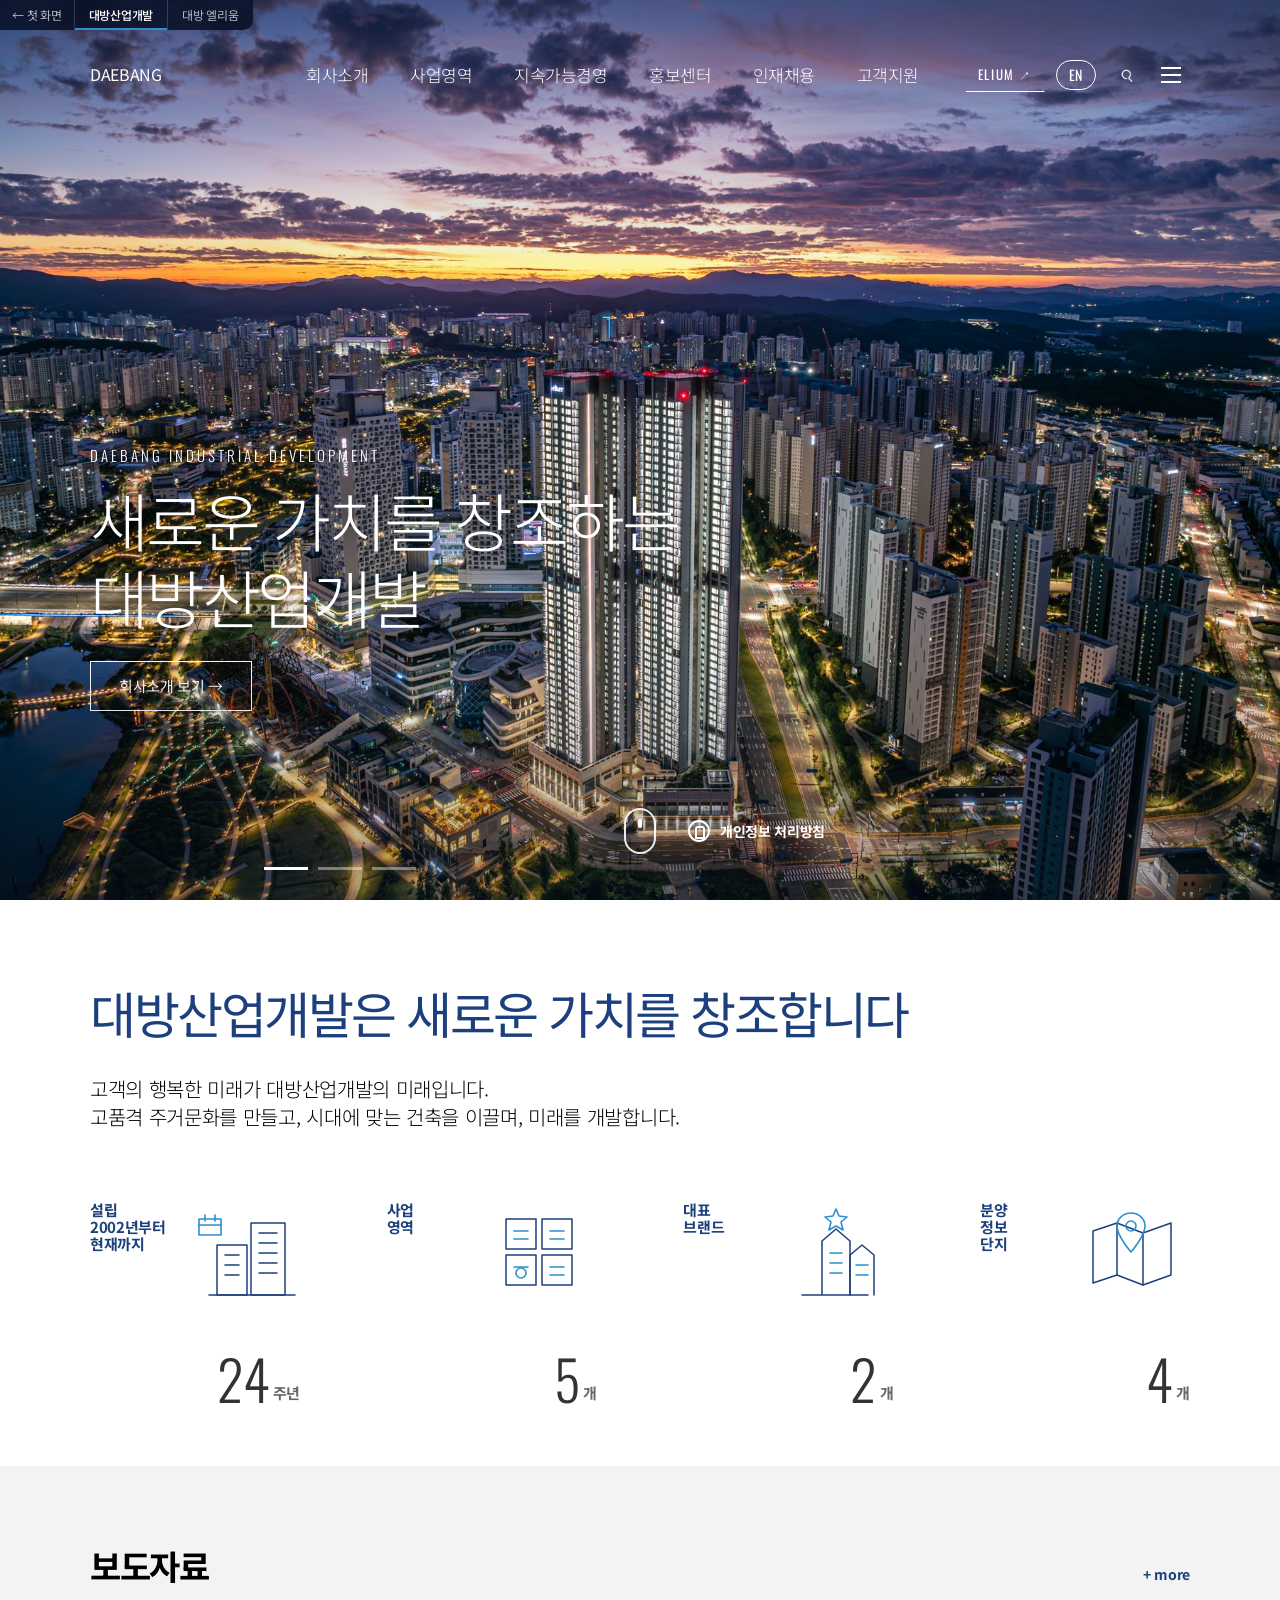
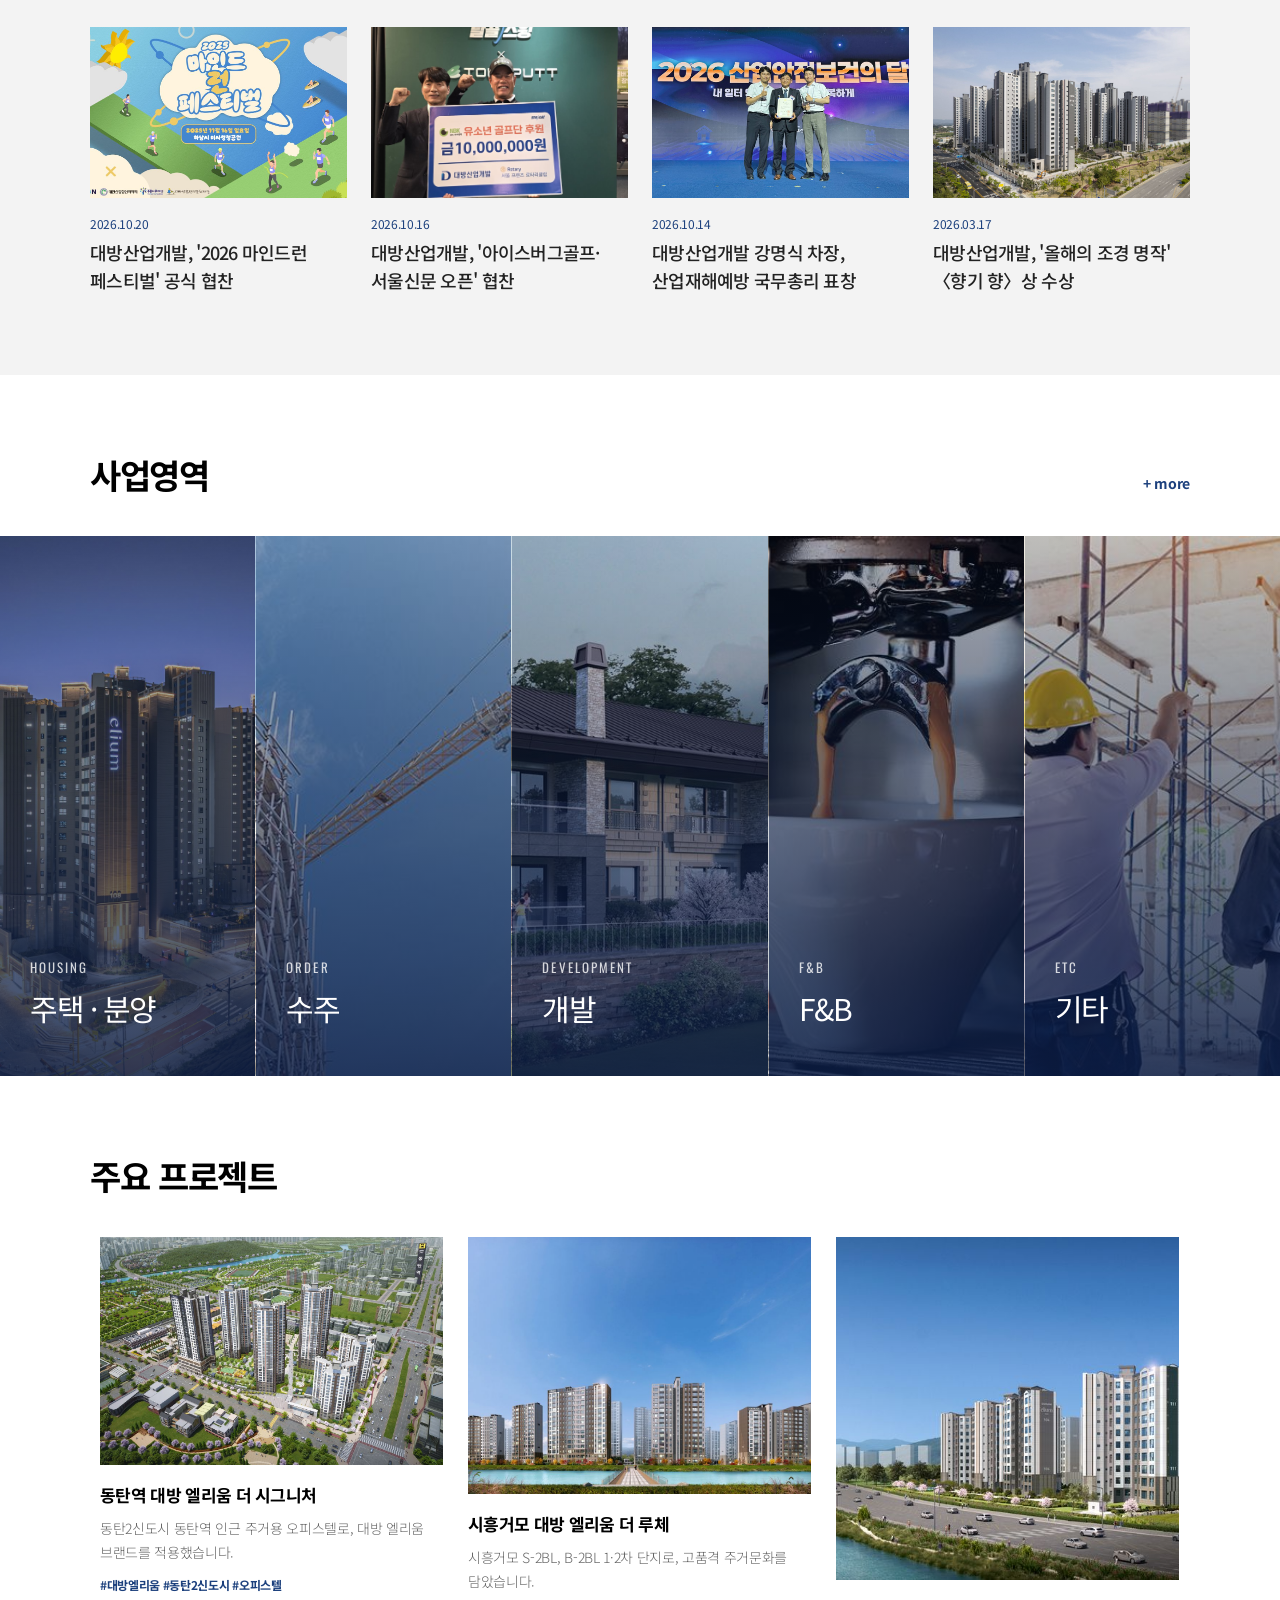
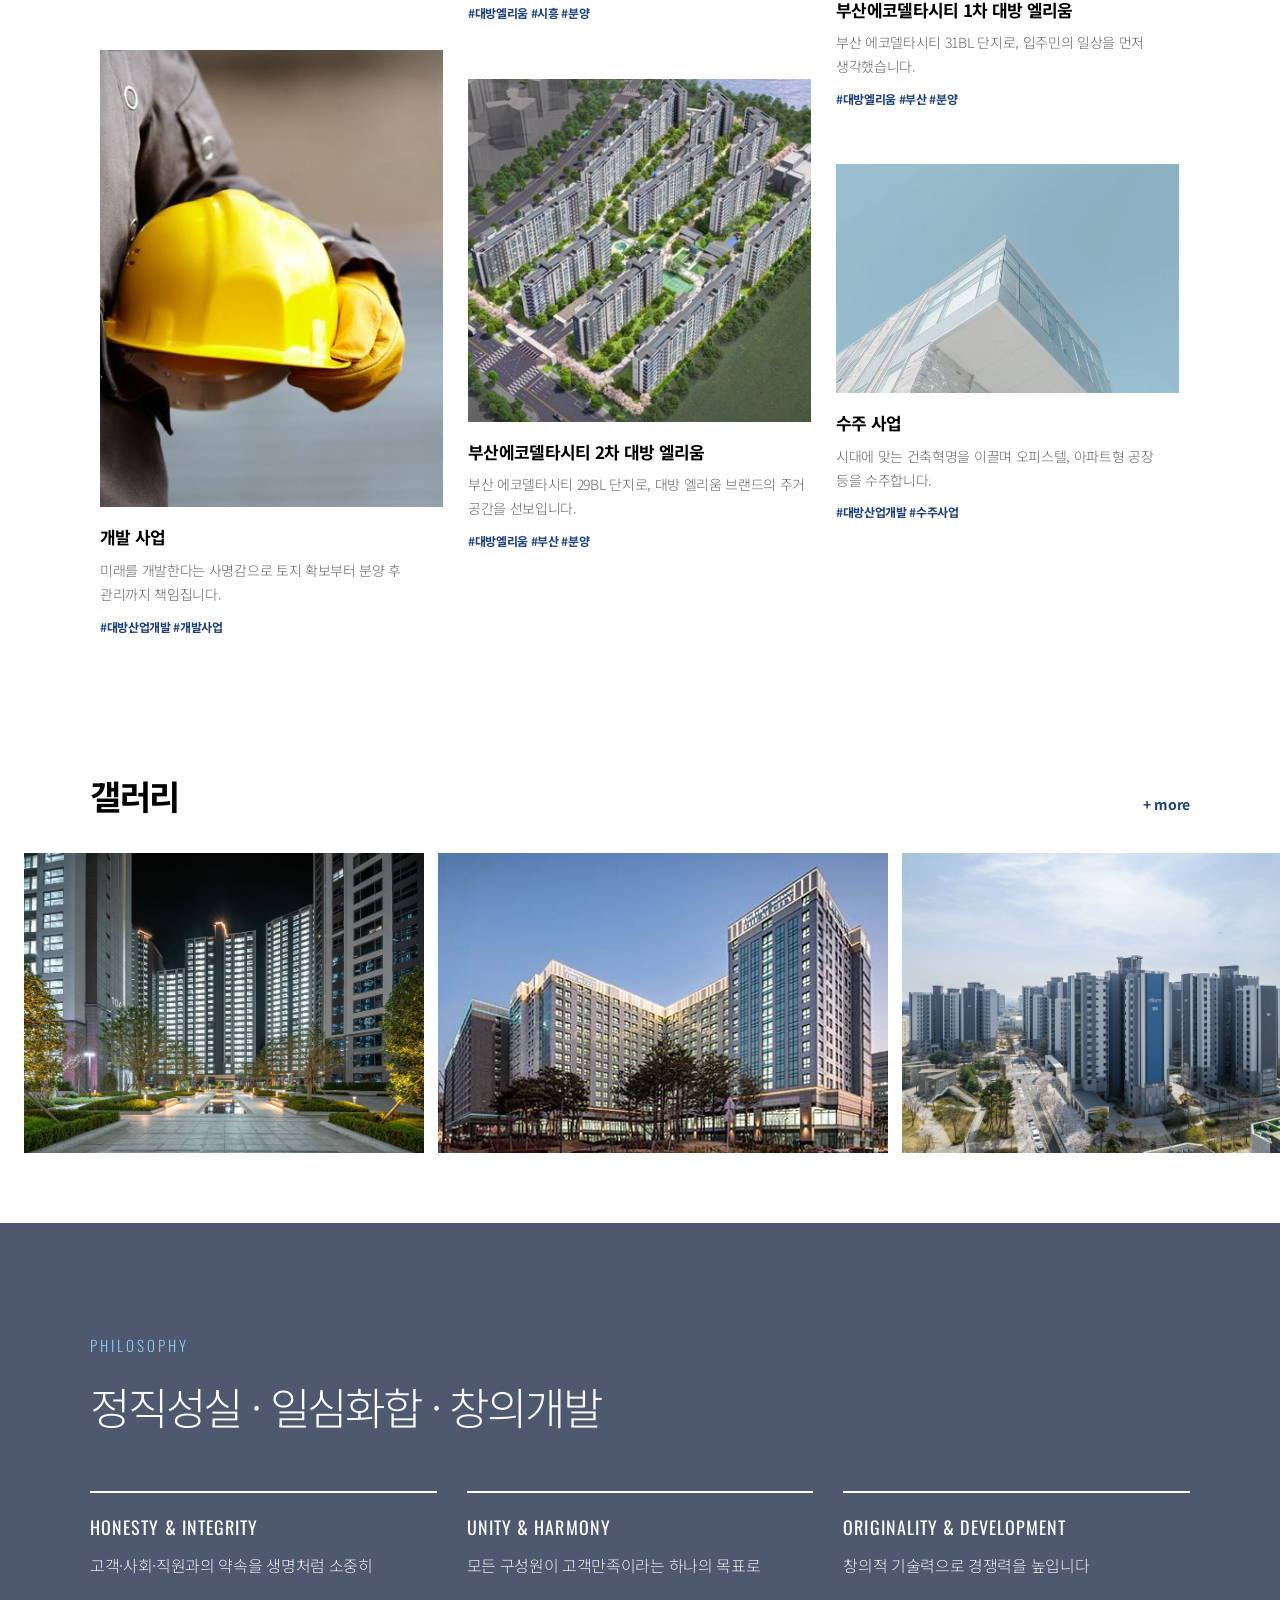
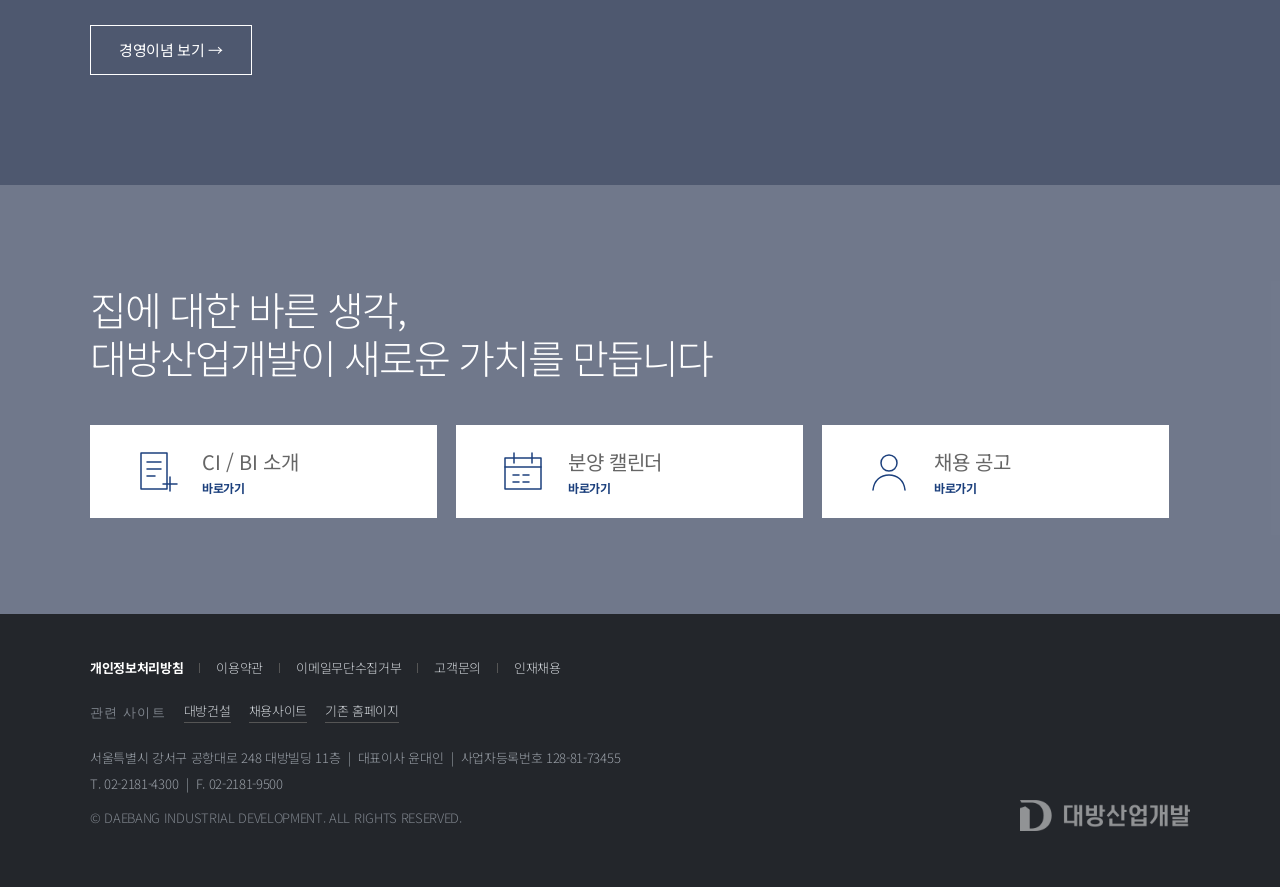
==== dvp/index.html @ 11756221 "Add files via upload" ====
<!DOCTYPE html>
<html lang="ko">
<head>
<meta charset="utf-8">
<meta name="viewport" content="width=device-width, initial-scale=1">
<title>대방산업개발</title>
<meta name="description" content="대방산업개발 공식 홈페이지. 주택·분양, 수주, 개발 사업을 영위하는 종합 디벨로퍼.">
<meta name="theme-color" content="#1c407d">
<link rel="icon" href="assets/img/favicon.ico" sizes="any">
<link rel="apple-touch-icon" href="assets/img/icon.png">
<link rel="preconnect" href="https://fonts.googleapis.com">
<link rel="preconnect" href="https://fonts.gstatic.com" crossorigin>
<link href="https://fonts.googleapis.com/css2?family=Noto+Sans+KR:wght@300;400;500;700&family=Oswald:wght@300;400&family=Montserrat:wght@700;800&display=swap" rel="stylesheet">
<link rel="stylesheet" href="css/style.css">
<link rel="stylesheet" href="css/extra.css">
<script>document.documentElement.className+=' js'</script>
</head>
<body>
<a class="skip" href="#content">본문으로 건너뛰기</a>

<!-- HEADER -->
<header class="header" id="header">
  <div class="header-warp">
    <div class="header-inner">
      <a class="logo" href="./" aria-label="DAEBANG 대방산업개발">
        <img class="logo-w sym" src="assets/img/sym_d_w.png" alt="">
        <img class="logo-c sym" src="assets/img/sym_d.png" alt="" aria-hidden="true">
        <span class="wm">DAEBANG</span>
      </a>
      <nav class="gnb" aria-label="주 메뉴">
        <ul>
          <li><a href="sub.html?p=company/overview">회사소개</a>
            <div class="sub"><a href="sub.html?p=company/overview">회사개요</a><a href="sub.html?p=company/ceo">CEO 인사말</a><a href="sub.html?p=company/philosophy">경영이념</a><a href="sub.html?p=company/history_a">연혁</a><a href="sub.html?p=company/ci">CI / BI 소개</a><a href="sub.html?p=company/contact">오시는 길</a></div></li>
          <li><a href="sub.html?p=business/calendar">사업영역</a>
            <div class="sub"><a href="sub.html?p=business/calendar">분양 캘린더</a><a href="sub.html?p=business/sell">주택 / 분양사업</a><a href="sub.html?p=business/order">수주 사업</a><a href="sub.html?p=business/development">개발 사업</a><a href="sub.html?p=business/fnb">F&amp;B 사업</a><a href="sub.html?p=business/etc">기타 사업</a></div></li>
          <li><a href="sub.html?p=op/quality">지속가능경영</a>
            <div class="sub"><a href="sub.html?p=op/quality">품질경영</a><a href="sub.html?p=op/ethics">윤리경영</a><a href="sub.html?p=op/social">사회공헌</a><a href="sub.html?p=op/winwin">상생경영</a><a href="sub.html?p=op/safe">안전/보건경영</a></div></li>
          <li><a href="sub.html?p=pr/news">홍보센터</a>
            <div class="sub"><a href="sub.html?p=pr/news">뉴스</a><a href="sub.html?p=pr/media">언론 속 대방</a></div></li>
          <li><a href="sub.html?p=recruit/recruit">인재채용</a>
            <div class="sub"><a href="sub.html?p=recruit/recruit">인재상</a><a href="sub.html?p=recruit/system">인사제도</a><a href="sub.html?p=recruit/process">채용절차</a><a href="sub.html?p=recruit/apply">공고 및 지원</a></div></li>
          <li><a href="sub.html?p=cs/guide">고객지원</a>
            <div class="sub"><a href="sub.html?p=cs/guide">고객지원 안내</a><a href="sub.html?p=cs/faq">FAQ</a><a href="sub.html?p=cs/wish">관심고객등록</a><a href="sub.html?p=cs/customer">고객문의</a><a href="sub.html?p=cs/flaw">하자문의</a></div></li>
        </ul>
      </nav>
      <div class="util">
        <a class="util-el" href="../elium/" title="대방 엘리움">ELIUM <i>↗</i></a><button class="util-en" id="langBtn" type="button" aria-label="English / 한국어">EN</button>
        <button class="util-btn" id="srchBtn" aria-label="검색" data-en-aria="Search"><img src="assets/img/ic_search.png" alt=""></button>
        <button class="util-btn util-menu" id="menuBtn" aria-label="전체메뉴"><span></span><span></span><span></span></button>
      </div>
    </div>
  </div>
  <div class="gnb-bg"></div>
</header>

<!-- FULL MENU -->
<div class="full" id="full" aria-hidden="true">
  <button class="full-x" id="fullX" aria-label="닫기"></button>
  <div class="full-in">
    <dl><dt>회사소개</dt><dd><a href="sub.html?p=company/overview">회사개요</a><a href="sub.html?p=company/ceo">CEO 인사말</a><a href="sub.html?p=company/philosophy">경영이념</a><a href="sub.html?p=company/history_a">연혁</a><a href="sub.html?p=company/ci">CI / BI 소개</a><a href="sub.html?p=company/contact">오시는 길</a></dd></dl>
    <dl><dt>사업영역</dt><dd><a href="sub.html?p=business/calendar">분양 캘린더</a><a href="sub.html?p=business/sell">주택 / 분양사업</a><a href="sub.html?p=business/order">수주 사업</a><a href="sub.html?p=business/development">개발 사업</a><a href="sub.html?p=business/fnb">F&amp;B 사업</a><a href="sub.html?p=business/etc">기타 사업</a></dd></dl>
    <dl><dt>지속가능경영</dt><dd><a href="sub.html?p=op/quality">품질경영</a><a href="sub.html?p=op/ethics">윤리경영</a><a href="sub.html?p=op/social">사회공헌</a><a href="sub.html?p=op/winwin">상생경영</a><a href="sub.html?p=op/safe">안전/보건경영</a></dd></dl>
    <dl><dt>홍보센터</dt><dd><a href="sub.html?p=pr/news">뉴스</a><a href="sub.html?p=pr/media">언론 속 대방</a></dd></dl>
    <dl><dt>인재채용</dt><dd><a href="sub.html?p=recruit/recruit">인재상</a><a href="sub.html?p=recruit/system">인사제도</a><a href="sub.html?p=recruit/process">채용절차</a><a href="sub.html?p=recruit/apply">공고 및 지원</a></dd></dl>
    <dl><dt>고객지원</dt><dd><a href="sub.html?p=cs/guide">고객지원 안내</a><a href="sub.html?p=cs/faq">FAQ</a><a href="sub.html?p=cs/wish">관심고객등록</a><a href="sub.html?p=cs/customer">고객문의</a><a href="sub.html?p=cs/flaw">하자문의</a></dd></dl>
  </div>
</div>

<main id="content">

<!-- VISUAL -->
<div class="main-visual" id="visual">
  <div class="slides">
    <div class="slide on" style="background-image:url(assets/ph/a2.jpg)"><div class="cap"><p class="k">DAEBANG INDUSTRIAL DEVELOPMENT</p><h2 data-en="Creating new value,<br>building happier lives">새로운 가치를 창조하는<br>대방산업개발</h2><a href="sub.html?p=company/overview" data-en="About us">회사소개 보기</a></div></div>
    <div class="slide" style="background-image:url(assets/ph/a4.jpg)"><div class="cap"><p class="k">ELIUM · DMCITY</p><h2 data-en="Your Own Elysium,<br>Daebang Elium">Your Own Elysium,<br>대방 엘리움</h2><a href="../elium/" data-en="Visit Elium site">엘리움 사이트 가기</a></div></div>
    <div class="slide" style="background-image:url(assets/ph/a1.jpg)"><div class="cap"><p class="k">DEVELOPER</p><h2 data-en="From land to living,<br>one developer">택지에서 입주까지<br>종합 부동산 디벨로퍼</h2><a href="sub.html?p=business/development" data-en="Development">개발사업 보기</a></div></div>
  </div>
  <div class="vdots" id="vdots"><button class="on" aria-label="1"></button><button aria-label="2"></button><button aria-label="3"></button></div>
  <span class="scroll" aria-hidden="true"><i></i></span>
  <a class="main-policy" href="https://www.db-dvp.co.kr/"><i></i><span data-en="Privacy Policy">개인정보 처리방침</span></a>
</div>

<div class="content-box">

<!-- SECTION 1 -->
<section class="sec1">
  <div class="row-warp">
    <h1 class="reveal" data-en="Daebang Industrial Development creates new value">대방산업개발은 새로운 가치를 창조합니다</h1>
    <p class="reveal" data-en="Our customers’ happy future is our future. We build premium living culture, lead architecture for the times, and develop tomorrow.">고객의 행복한 미래가 대방산업개발의 미래입니다.<br class="m-none"> 고품격 주거문화를 만들고, 시대에 맞는 건축을 이끌며, 미래를 개발합니다.</p>
    <div class="count-warp reveal">
      <dl>
        <dt><span>설립<br>2002년부터<br>현재까지</span>
          <svg class="count-icon" viewBox="0 0 127 100"><g class="l"><rect x="38" y="44" width="30" height="50"/><rect x="72" y="22" width="34" height="72"/><path d="M30 94h86M46 54h14M46 64h14M46 74h14M80 32h18M80 42h18M80 52h18M80 62h18M80 72h18"/></g><g class="p"><path d="M20 18h22v16H20z"/><path d="M20 24h22M26 14v6M36 14v6"/></g></svg></dt>
        <dd><strong data-to="24">0</strong><span>주년</span></dd>
      </dl>
      <dl>
        <dt><span>사업<br>영역</span>
          <svg class="count-icon" viewBox="0 0 127 100"><g class="l"><rect x="30" y="18" width="30" height="30"/><rect x="66" y="18" width="30" height="30"/><rect x="30" y="54" width="30" height="30"/><rect x="66" y="54" width="30" height="30"/></g><g class="p"><path d="M38 30h14M38 38h14M74 30h14M74 38h14M38 66h14M74 66h14M74 74h14"/><circle cx="45" cy="72" r="5"/></g></svg></dt>
        <dd><strong data-to="5">0</strong><span>개</span></dd>
      </dl>
      <dl>
        <dt><span>대표<br>브랜드</span>
          <svg class="count-icon" viewBox="0 0 127 100"><g class="l"><path d="M50 94V40l14-12 14 12v54M30 94h66"/><path d="M78 94V54l12-10 12 10v40"/></g><g class="p"><path d="M64 8l3 7 8 1-6 5 2 8-7-4-7 4 2-8-6-5 8-1z"/><path d="M58 52h12M58 62h12M58 72h12M84 64h12M84 74h12"/></g></svg></dt>
        <dd><strong data-to="2">0</strong><span>개</span></dd>
      </dl>
      <dl>
        <dt><span>분양<br>정보<br>단지</span>
          <svg class="count-icon" viewBox="0 0 127 100"><g class="l"><path d="M24 30l24-8 26 10 28-10v52l-28 10-26-10-24 8z"/><path d="M48 22v52M74 32v52"/></g><g class="p"><path d="M62 12c-8 0-14 6-14 13 0 10 14 26 14 26s14-16 14-26c0-7-6-13-14-13z"/><circle cx="62" cy="25" r="5"/></g></svg></dt>
        <dd><strong data-to="4">0</strong><span>개</span></dd>
      </dl>
    </div>
  </div>
</section>

<!-- SECTION 2: NEWS -->
<section class="sec2" id="news">
  <div class="row-warp">
    <div class="sec-head reveal"><h1 data-en="Press Releases">보도자료</h1><a class="more" href="sub.html?p=pr/news">+ more</a></div>
    <ul class="news-cards reveal">
      <li><a href="https://www.db-dvp.co.kr/pr/news-detail/586?type=all" target="_blank" rel="noopener"><figure><img src="assets/ph/n1.jpg" alt="" loading="lazy"></figure><span class="date">2026.10.20</span><strong>대방산업개발, '2026 마인드런 페스티벌' 공식 협찬</strong></a></li>
      <li><a href="https://www.db-dvp.co.kr/pr/news-detail/585?type=all" target="_blank" rel="noopener"><figure><img src="assets/ph/n2.jpg" alt="" loading="lazy"></figure><span class="date">2026.10.16</span><strong>대방산업개발, '아이스버그골프·서울신문 오픈' 협찬</strong></a></li>
      <li><a href="https://www.db-dvp.co.kr/pr/news-detail/579?type=all" target="_blank" rel="noopener"><figure><img src="assets/ph/n3.jpg" alt="" loading="lazy"></figure><span class="date">2026.10.14</span><strong>대방산업개발 강명식 차장, 산업재해예방 국무총리 표창</strong></a></li>
      <li><a href="https://www.db-dvp.co.kr/pr/news-detail/571?type=all" target="_blank" rel="noopener"><figure><img src="assets/ph/a7.jpg" alt="" loading="lazy"></figure><span class="date">2026.03.17</span><strong>대방산업개발, '올해의 조경 명작' 〈향기 향〉상 수상</strong></a></li>
    </ul>
  </div>
</section>

<!-- SECTION 3: BUSINESS -->
<section class="sec3p" id="business">
  <div class="row-warp"><div class="sec-head reveal"><h1 data-en="Business Areas">사업영역</h1><a class="more" href="sub.html?p=business/sell">+ more</a></div></div>
  <ul class="panels reveal">
    <li style="background-image:url(assets/ph/a3.jpg)"><a href="sub.html?p=business/sell"><em>HOUSING</em><b data-en="Housing · Sales">주택 · 분양</b><span data-en="Premium residences under the Elium brand">‘대방엘리움’ 브랜드의 고품격 주거문화</span></a></li>
    <li style="background-image:url(assets/ph/c4.jpg)"><a href="sub.html?p=business/order"><em>ORDER</em><b data-en="Contracting">수주</b><span data-en="Offices, factories and more">오피스텔·아파트형 공장 등 복합 공간 시공</span></a></li>
    <li style="background-image:url(assets/ph/dev.jpg)"><a href="sub.html?p=business/development"><em>DEVELOPMENT</em><b data-en="Development">개발</b><span data-en="From land purchase to after-service">택지 매입부터 사후관리까지 전 과정</span></a></li>
    <li style="background-image:url(assets/ph/f1.jpg)"><a href="sub.html?p=business/fnb"><em>F&amp;B</em><b>F&amp;B</b><span data-en="Coffee &amp; Bakery, DAE BANG [ ] JANG">커피 &amp; 베이커리 ‘대방[ ]장’</span></a></li>
    <li style="background-image:url(assets/ph/c1.jpg)"><a href="sub.html?p=business/etc"><em>ETC</em><b data-en="Others">기타</b><span data-en="Scaffolding rental, leasing">가설재 임대 · 임대사업</span></a></li>
  </ul>
</section>

<!-- SECTION 4: PROJECTS -->
<section class="sec4" id="projects">
  <div class="row-warp">
    <div class="sec-head reveal"><h1 data-en="Major Projects">주요 프로젝트</h1></div>
    <div class="masonry">
      <div class="col">
        <a class="item reveal" href="sub.html?p=business/sell"><figure class="r-3-2"><img src="assets/img/p2.jpg" alt="" loading="lazy"></figure>
          <h3>동탄역 대방 엘리움 더 시그니처</h3><p>동탄2신도시 동탄역 인근 주거용 오피스텔로, 대방 엘리움 브랜드를 적용했습니다.</p><span class="tag">#대방엘리움 #동탄2신도시 #오피스텔</span></a>
        <a class="item reveal" href="sub.html?p=business/development"><figure class="r-3-4"><img src="assets/img/b2.jpg" alt="" loading="lazy"></figure>
          <h3>개발 사업</h3><p>미래를 개발한다는 사명감으로 토지 확보부터 분양 후 관리까지 책임집니다.</p><span class="tag">#대방산업개발 #개발사업</span></a>
      </div>
      <div class="col">
        <a class="item reveal" href="sub.html?p=business/sell"><figure class="r-4-3"><img src="assets/img/p3.jpg" alt="" loading="lazy"></figure>
          <h3>시흥거모 대방 엘리움 더 루체</h3><p>시흥거모 S-2BL, B-2BL 1·2차 단지로, 고품격 주거문화를 담았습니다.</p><span class="tag">#대방엘리움 #시흥 #분양</span></a>
        <a class="item reveal" href="sub.html?p=business/sell"><figure class="r-1-1"><img src="assets/img/p1.jpg" alt="" loading="lazy"></figure>
          <h3>부산에코델타시티 2차 대방 엘리움</h3><p>부산 에코델타시티 29BL 단지로, 대방 엘리움 브랜드의 주거 공간을 선보입니다.</p><span class="tag">#대방엘리움 #부산 #분양</span></a>
      </div>
      <div class="col">
        <a class="item reveal" href="sub.html?p=business/sell"><figure class="r-1-1"><img src="assets/img/p4.jpg" alt="" loading="lazy"></figure>
          <h3>부산에코델타시티 1차 대방 엘리움</h3><p>부산 에코델타시티 31BL 단지로, 입주민의 일상을 먼저 생각했습니다.</p><span class="tag">#대방엘리움 #부산 #분양</span></a>
        <a class="item reveal" href="sub.html?p=business/order"><figure class="r-3-2"><img src="assets/img/b1.jpg" alt="" loading="lazy"></figure>
          <h3>수주 사업</h3><p>시대에 맞는 건축혁명을 이끌며 오피스텔, 아파트형 공장 등을 수주합니다.</p><span class="tag">#대방산업개발 #수주사업</span></a>
      </div>
    </div>
  </div>
</section>


<!-- GALLERY -->
<section class="gal">
  <div class="row-warp"><div class="sec-head reveal"><h1 data-en="Gallery">갤러리</h1><a class="more" href="sub.html?p=business/sell">+ more</a></div></div>
  <div class="marq"><div class="track">
<img src="assets/ph/a5.jpg" alt="" loading="lazy"><img src="assets/ph/g1.jpg" alt="" loading="lazy"><img src="assets/ph/a6.jpg" alt="" loading="lazy"><img src="assets/ph/a2.jpg" alt="" loading="lazy"><img src="assets/ph/u4.jpg" alt="" loading="lazy"><img src="assets/ph/g5.jpg" alt="" loading="lazy"><img src="assets/ph/a7.jpg" alt="" loading="lazy"><img src="assets/ph/g2.jpg" alt="" loading="lazy"><img src="assets/ph/a3.jpg" alt="" loading="lazy"><img src="assets/ph/g6.jpg" alt="" loading="lazy"><img src="assets/ph/g4.jpg" alt="" loading="lazy"><img src="assets/ph/a2.jpg" alt="" loading="lazy"><img src="assets/ph/g7.jpg" alt="" loading="lazy"><img src="assets/ph/g8.jpg" alt="" loading="lazy">
  </div></div>
</section>

<!-- PHILOSOPHY -->
<section class="phil" style="background-image:url(assets/ph/u5.jpg)">
  <div class="row-warp reveal">
    <p class="k">PHILOSOPHY</p>
    <h1 data-en="Honesty · Unity · Originality">정직성실 · 일심화합 · 창의개발</h1>
    <ul>
      <li><b>HONESTY &amp; INTEGRITY</b><span data-en="We keep our promises to customers, society and employees as dearly as life itself.">고객·사회·직원과의 약속을 생명처럼 소중히</span></li>
      <li><b>UNITY &amp; HARMONY</b><span data-en="Every member works toward one goal: customer satisfaction.">모든 구성원이 고객만족이라는 하나의 목표로</span></li>
      <li><b>ORIGINALITY &amp; DEVELOPMENT</b><span data-en="Creative technology and new-tech education build competitiveness.">창의적 기술력으로 경쟁력을 높입니다</span></li>
    </ul>
    <a class="go" href="sub.html?p=company/philosophy" data-en="Read more">경영이념 보기</a>
  </div>
</section>

<!-- SECTION 5: BANNER -->
<section class="sec5">
  <div class="bg" style="background-image:url(assets/ph/a3.jpg)"></div>
  <div class="row-warp">
    <h1 class="reveal" data-en="The right idea of home —<br>new value from Daebang">집에 대한 바른 생각,<br>대방산업개발이 새로운 가치를 만듭니다</h1>
    <ul class="main-down reveal">
      <li><a href="sub.html?p=company/ci"><i><svg viewBox="0 0 50 50"><rect x="9" y="6" width="26" height="36"/><path d="M15 15h14M15 22h14M15 29h8M38 30v14M31 37h14"/></svg></i><div><p>CI / BI 소개</p><span>바로가기</span></div></a></li>
      <li><a href="sub.html?p=business/calendar"><i><svg viewBox="0 0 50 50"><rect x="7" y="11" width="36" height="31"/><path d="M7 20h36M16 6v10M34 6v10M15 28h6M15 35h6M25 28h6M25 35h6"/></svg></i><div><p>분양 캘린더</p><span>바로가기</span></div></a></li>
      <li><a href="https://daebang.recruiter.co.kr" target="_blank" rel="noopener"><i><svg viewBox="0 0 50 50"><circle cx="25" cy="16" r="8"/><path d="M9 43c1-10 8-15 16-15s15 5 16 15"/></svg></i><div><p>채용 공고</p><span>바로가기</span></div></a></li>
    </ul>
  </div>
</section>

</div>
</main>

<!-- FOOTER -->
<footer class="footer">
  <div class="row-warp">
    <ul class="f-links">
      <li><a href="https://www.db-dvp.co.kr/"><b>개인정보처리방침</b></a></li>
      <li><a href="https://www.db-dvp.co.kr/">이용약관</a></li>
      <li><a href="https://www.db-dvp.co.kr/">이메일무단수집거부</a></li>
      <li><a href="sub.html?p=cs/customer">고객문의</a></li>
      <li><a href="sub.html?p=recruit/apply">인재채용</a></li>
    </ul>
    <div class="fam"><span data-en="FAMILY SITE">관련 사이트</span>
        <a href="https://www.dbcons.co.kr/" target="_blank" rel="noopener" data-en="Daebang E&amp;C">대방건설</a>
        <a href="https://daebang.recruiter.co.kr" target="_blank" rel="noopener" data-en="Careers">채용사이트</a>
        <a href="https://www.db-dvp.co.kr/" target="_blank" rel="noopener" data-en="Original site">기존 홈페이지</a></div>
    <div class="f-row">
      <div class="f-info">
        <p data-en="11F Daebang Bldg., 248 Gonghang-daero, Gangseo-gu, Seoul &nbsp;|&nbsp; CEO Yoon Dae-in &nbsp;|&nbsp; Business Reg. No. 128-81-73455">서울특별시 강서구 공항대로 248 대방빌딩 11층 &nbsp;|&nbsp; 대표이사 윤대인 &nbsp;|&nbsp; 사업자등록번호 128-81-73455</p>
        <p>T. 02-2181-4300 &nbsp;|&nbsp; F. 02-2181-9500</p>
        <p class="f-copy">© DAEBANG INDUSTRIAL DEVELOPMENT. ALL RIGHTS RESERVED.</p>
      </div>
      <img class="f-logo" src="assets/img/logo_kr_w.png" alt="대방산업개발">
    </div>
  </div>
</footer>

<a class="to-top" id="toTop" href="#visual" aria-label="맨 위로"><i></i><span>TOP</span></a>

<script src="js/pages.js"></script>
<script src="js/pages_en.js"></script>
<script src="js/i18n.js"></script>
<script src="js/main.js"></script>
<script src="js/search.js"></script>
<script src="js/lightbox.js"></script>
<script src="../gnav.js"></script>
</body>
</html>
---- dvp/css/style.css ----
:root{
  --navy:#1c407d;
  --navy-d:#12285a;
  --sky:#2b8fd0;
  --ink:#333;
  --gray:#666;
  --bg:#f3f3f3;
  --foot:#23262b;
  --w:1100px;
  --hd:90px;
}
*{box-sizing:border-box;margin:0;padding:0}
html{scroll-behavior:smooth}
body{font-family:"Noto Sans KR","Malgun Gothic",sans-serif;font-weight:400;font-size:16px;color:var(--ink);background:#fff;line-height:1.6;letter-spacing:-.02em;word-break:keep-all;-webkit-font-smoothing:antialiased}
a{color:inherit;text-decoration:none}
ul{list-style:none}
img{display:block;max-width:100%}
button{font:inherit;background:none;border:0;cursor:pointer;color:inherit}
.skip{position:absolute;left:-999px}
.skip:focus{left:8px;top:8px;background:#fff;padding:8px 12px;z-index:999}
.row-warp{width:100%;max-width:var(--w);margin:0 auto}

/* header */
.header{position:fixed;top:0;left:0;right:0;z-index:100;color:#fff}
.header-warp{height:var(--hd);transition:background .3s,box-shadow .3s}
.header-inner{position:relative;z-index:3;width:100%;max-width:var(--w);height:100%;margin:0 auto;display:flex;align-items:center}
.logo{display:block;width:158px;flex:none}
.logo img{width:100%}
.logo .logo-c{display:none}
.gnb{flex:1}
.gnb>ul{display:flex;justify-content:flex-end;margin-right:26px}
.gnb>ul>li{position:relative}
.gnb>ul>li>a{display:block;height:var(--hd);line-height:var(--hd);padding:0 21px;font-size:17px;font-weight:300;letter-spacing:-.03em;white-space:nowrap}
.gnb .sub{position:absolute;top:var(--hd);left:0;width:100%;min-width:120px;padding:26px 0 30px 21px;z-index:3;display:none}
.gnb .sub a{display:block;padding:5px 0;font-size:14px;font-weight:300;color:#555;white-space:nowrap}
.gnb .sub a:hover{color:var(--navy);font-weight:500}
.gnb-bg{position:absolute;top:var(--hd);left:0;right:0;height:0;background:#fff;box-shadow:0 10px 18px rgba(0,0,0,.06);overflow:hidden;transition:height .25s;z-index:1}
.util{display:flex;align-items:center;gap:6px;flex:none}
.util-en{font-family:Oswald,sans-serif;font-size:14px;font-weight:300;padding:0 12px}
.util-btn{width:38px;height:38px;display:grid;place-items:center}
.util-btn img{width:34px;filter:brightness(0) invert(1);transition:filter .3s}
.util-menu{gap:5px;align-content:center}
.util-menu span{display:block;width:20px;height:2px;background:currentColor}
.header.is-hover .header-warp,.header.is-solid .header-warp{background:#fff;box-shadow:0 1px 0 rgba(0,0,0,.08)}
.header.is-hover,.header.is-solid{color:var(--ink)}
.header.is-hover .logo-w,.header.is-solid .logo-w{display:none}
.header.is-hover .logo-c,.header.is-solid .logo-c{display:block}
.header.is-hover .util-btn img,.header.is-solid .util-btn img{filter:none}
.header.is-hover .gnb-bg{height:300px}
.header.is-hover .gnb .sub{display:block}

/* full menu */
.full{position:fixed;inset:0;background:var(--navy-d);color:#fff;z-index:200;opacity:0;visibility:hidden;transition:opacity .3s,visibility .3s;overflow:auto}
.full.is-open{opacity:1;visibility:visible}
.full-x{position:absolute;top:26px;right:32px;width:40px;height:40px}
.full-x::before,.full-x::after{content:"";position:absolute;left:5px;top:19px;width:30px;height:2px;background:#fff;transform:rotate(45deg)}
.full-x::after{transform:rotate(-45deg)}
.full-in{max-width:1200px;margin:0 auto;padding:130px 32px 60px;display:grid;grid-template-columns:repeat(6,1fr);gap:32px}
.full dt{font-size:20px;font-weight:500;padding-bottom:14px;margin-bottom:14px;border-bottom:1px solid rgba(255,255,255,.25)}
.full dd a{display:block;padding:5px 0;font-size:15px;font-weight:300;color:rgba(255,255,255,.8)}
.full dd a:hover{color:#fff}

/* visual */
.main-visual{position:relative;height:100vh;min-height:600px;background:#808080;overflow:hidden}
.slides,.slide{position:absolute;inset:0}
.slide{background-size:cover;background-position:center;opacity:0;transform:scale(1.08);transition:opacity 1.6s ease,transform 9s linear}
.slide.on{opacity:1;transform:scale(1)}
.main-visual::after{content:"";position:absolute;inset:0;background:linear-gradient(180deg,rgba(8,20,48,.5),rgba(8,20,48,0) 30%,rgba(8,20,48,0) 70%,rgba(8,20,48,.35));pointer-events:none}
.scroll{position:absolute;z-index:2;left:50%;bottom:46px;width:32px;height:46px;margin-left:-16px;border:2px solid rgba(255,255,255,.9);border-radius:16px}
.scroll i{position:absolute;left:50%;top:9px;width:4px;height:9px;margin-left:-2px;border-radius:2px;background:#fff;animation:sc 1.7s infinite}
@keyframes sc{0%{opacity:0;transform:translateY(0)}30%{opacity:1}100%{opacity:0;transform:translateY(16px)}}
.main-policy{position:absolute;z-index:2;left:50%;bottom:46px;margin-left:48px;height:46px;display:flex;align-items:center;gap:10px;font-size:14px;font-weight:700;color:#fff}
.main-policy i{width:22px;height:22px;border:2px solid #fff;border-radius:50%;position:relative}
.main-policy i::after{content:"";position:absolute;left:5px;top:4px;width:6px;height:9px;border:2px solid #fff;border-radius:3px 3px 1px 1px}

/* common */
.content-box{background:#fff}
.sec-head{display:flex;align-items:baseline;justify-content:space-between}
.sec-head h1{font-size:34px;font-weight:700;letter-spacing:-.04em;color:#000;line-height:1.2}
.more{font-size:14px;font-weight:700;color:var(--navy)}
.js .reveal{opacity:.3;transform:translateY(26px);transition:opacity .8s ease,transform .8s ease}
.js .reveal.in{opacity:1;transform:none}

/* sec1 */
.sec1{padding:80px 0 60px}
.sec1 h1{font-size:50px;font-weight:400;line-height:1.3;letter-spacing:-.05em;color:var(--navy)}
.sec1 p{margin-top:30px;font-size:20px;line-height:28px;color:#000;font-weight:300}
.count-warp{margin-top:70px;display:flex;justify-content:space-between}
.count-warp dl{width:210px}
.count-warp dt{position:relative;height:150px}
.count-warp dt span{position:absolute;left:0;top:0;font-size:15px;line-height:17px;font-weight:700;color:var(--navy)}
.count-icon{position:absolute;right:-6px;top:0;width:127px;height:100px;fill:none;stroke-linecap:round;stroke-linejoin:round}
.count-icon .l{stroke:var(--navy);stroke-width:1.5}
.count-icon .p{stroke:var(--sky);stroke-width:1.6}
.count-warp dd{height:55px;display:flex;justify-content:flex-end;align-items:flex-end;gap:4px}
.count-warp strong{font-family:Oswald,"Noto Sans KR",sans-serif;font-size:55px;line-height:55px;font-weight:300;color:var(--ink);letter-spacing:-.02em}
.count-warp dd span{font-size:15px;font-weight:700;color:var(--gray);line-height:27px}

/* sec2 */
.sec2{background:var(--bg);padding:80px 0 80px}
.main-news{margin-top:40px;display:flex;gap:20px}
.main-news li{position:relative;width:260px;min-height:212px}
.main-news li+li::before{content:"";position:absolute;left:-10px;top:0;bottom:0;width:1px;background:#dcdcdc}
.main-news a{display:block;padding-right:10px}
.main-news .date{display:block;font-size:12px;line-height:34px;color:var(--navy)}
.main-news strong{display:-webkit-box;-webkit-line-clamp:5;-webkit-box-orient:vertical;overflow:hidden;font-size:28px;line-height:40px;font-weight:300;letter-spacing:-.05em;color:var(--ink);transition:color .2s}
.main-news a:hover strong{color:var(--navy)}

/* sec3 */
.sec3{padding:47px 0 46px;color:#fff;background:linear-gradient(90deg,var(--sky) 0%,var(--navy) 100%);position:relative;overflow:hidden}
.sec3::before{content:"";position:absolute;inset:0;opacity:.09;background:
  linear-gradient(135deg,transparent 47%,#fff 48%,#fff 52%,transparent 53%) 0 0/34px 34px,
  linear-gradient(45deg,transparent 47%,#fff 48%,#fff 52%,transparent 53%) 0 0/34px 34px}
.sec3 ul{position:relative;display:flex}
.sec3 li{width:220px}
.sec3 a{display:block;height:170px;text-align:center;transition:transform .3s}
.sec3 a:hover{transform:translateY(-6px)}
.sec3 svg{display:block;width:120px;height:143px;margin:0 auto;fill:none;stroke:#fff;stroke-width:1.4;stroke-linecap:round;stroke-linejoin:round;margin-bottom:-26px}
.sec3 span{display:block;font-size:18px;line-height:27px;font-weight:400;position:relative;top:0}

/* sec4 */
.sec4{padding:80px 0 60px}
.masonry{margin-top:40px;display:flex;gap:25px;padding:0 10px}
.masonry .col{width:343px;display:flex;flex-direction:column;gap:56px}
.item{display:block}
.item figure{overflow:hidden;background:var(--bg)}
.item figure img{width:100%;height:100%;object-fit:cover;transition:transform .7s}
.item:hover figure img{transform:scale(1.05)}
.r-3-2{aspect-ratio:3/2}.r-3-4{aspect-ratio:3/4}.r-4-3{aspect-ratio:4/3}.r-1-1{aspect-ratio:1/1}
.item h3{margin-top:18px;font-size:17px;line-height:1.4;font-weight:700;letter-spacing:-.04em;color:#000}
.item p{margin-top:10px;font-size:14px;line-height:1.7;font-weight:300;color:var(--gray)}
.item .tag{display:block;margin-top:10px;font-size:12px;font-weight:700;color:var(--navy)}

/* sec5 */
.sec5{position:relative;height:429px;color:#fff;overflow:hidden}
.sec5 .bg{position:absolute;inset:0;background-size:cover;background-position:center;background-attachment:fixed}
.sec5::before{content:"";position:absolute;inset:0;background:rgba(10,24,56,.58);z-index:1}
.sec5 .row-warp{position:relative;z-index:2;padding-top:100px}
.sec5 h1{font-size:40px;line-height:48px;font-weight:300;letter-spacing:-.05em}
.main-down{margin-top:44px;display:flex;gap:19px}
.main-down li{width:347px}
.main-down a{display:flex;align-items:center;height:93px;padding:0 42px;background:#fff;transition:transform .3s,box-shadow .3s}
.main-down a:hover{transform:translateY(-4px);box-shadow:0 12px 24px rgba(0,0,0,.25)}
.main-down i{flex:none;width:50px;height:50px;margin-right:20px}
.main-down i svg{width:50px;height:50px;fill:none;stroke:var(--navy);stroke-width:1.5;stroke-linecap:round;stroke-linejoin:round}
.main-down p{font-size:20px;line-height:27px;color:var(--gray)}
.main-down span{display:block;font-size:12px;font-weight:700;color:var(--navy);line-height:14px;margin-top:6px}

/* footer */
.footer{background:var(--foot);color:#9aa0a8;padding:44px 0 56px;font-size:13px;font-weight:300}
.f-links{display:flex;flex-wrap:wrap;padding-bottom:22px}
.f-links li+li::before{content:"";display:inline-block;width:1px;height:10px;background:#555;margin:0 16px}
.f-links a{color:#cfd3d8}
.f-links b{font-weight:700;color:#fff}
.f-row{display:flex;align-items:flex-end;justify-content:space-between;gap:30px}
.f-info p{line-height:2}
.f-copy{margin-top:8px;color:#7d838b}
.f-logo{width:170px;opacity:.5}

/* floating */
.to-top{position:fixed;right:30px;bottom:30px;z-index:90;width:58px;height:58px;display:flex;flex-direction:column;align-items:center;justify-content:center;background:#fff;border:2px solid var(--navy);color:var(--navy);font-size:10px;font-weight:700;line-height:1;gap:5px;opacity:0;visibility:hidden;transition:opacity .3s;box-shadow:0 4px 12px rgba(0,0,0,.18)}
.to-top.on{opacity:1;visibility:visible}
.to-top i{width:0;height:0;border:8px solid transparent;border-bottom:12px solid var(--navy);border-top:0}

/* responsive */
@media(max-width:1200px){
  .row-warp,.header-inner{padding:0 24px}
  .count-warp{flex-wrap:wrap;gap:40px 0}
  .count-warp dl{width:48%}
  .main-news{flex-wrap:wrap;gap:30px 20px}
  .main-news li{width:calc(50% - 10px)}
  .masonry{padding:0}
  .masonry .col{width:calc(33.333% - 17px)}
  .sec3 ul{flex-wrap:wrap;justify-content:center}
  .main-down{flex-wrap:wrap}
  .main-down li{width:calc(33.333% - 13px);min-width:260px}
  .sec5{height:auto;padding-bottom:70px}
}
@media(max-width:1000px){
  .gnb{display:none}
  .util{margin-left:auto;margin-right:84px}
  .full-in{grid-template-columns:repeat(3,1fr)}
  .header.is-hover .gnb-bg{height:0}
}
@media(max-width:760px){
  :root{--hd:64px}
  .logo{width:128px}
  .sec1{padding:56px 0 40px}
  .sec1 h1{font-size:30px}
  .sec1 p{font-size:16px}
  .m-none{display:none}
  .count-warp{margin-top:44px}
  .count-warp dl{width:46%}
  .sec2{padding:56px 0}
  .main-news li{width:100%;min-height:0}
  .main-news li+li::before{display:none}
  .main-news strong{font-size:22px;line-height:32px}
  .sec3 li{width:33.333%}
  .sec3 a{height:150px}
  .sec3 svg{width:90px;height:107px;margin-bottom:-18px}
  .sec4{padding:56px 0 40px}
  .masonry{flex-direction:column;gap:40px}
  .masonry .col{width:100%;gap:40px}
  .sec5 .bg{background-attachment:scroll}
  .sec5 h1{font-size:26px;line-height:36px}
  .main-down li{width:100%}
  .f-row{flex-direction:column;align-items:flex-start}
  .full-in{grid-template-columns:repeat(2,1fr);padding-top:100px}
  .util{margin-right:64px}
  .main-policy{display:none}
  .scroll{margin-left:-16px}
}
@media(prefers-reduced-motion:reduce){
  .slide,.js .reveal{transition:none}
}
---- dvp/css/extra.css ----
/* ===== lang / search ===== */
.util-en{font-family:Oswald,sans-serif;font-size:14px;font-weight:400;padding:0 12px;height:30px;border:1px solid currentColor;border-radius:15px;margin-right:6px;letter-spacing:.04em;transition:background .2s,color .2s}
.util-en:hover{background:#fff;color:var(--navy)}
.header.is-hover .util-en:hover,.header.is-solid .util-en:hover{background:var(--navy);color:#fff}
.srch{position:fixed;inset:0;z-index:300;background:rgba(10,24,56,.96);color:#fff;opacity:0;visibility:hidden;transition:opacity .25s,visibility .25s;overflow:auto}
.srch.on{opacity:1;visibility:visible}
.srch-in{max-width:860px;margin:0 auto;padding:120px 24px 60px}
.srch-x{position:absolute;top:26px;right:32px;width:40px;height:40px}
.srch-x::before,.srch-x::after{content:"";position:absolute;left:5px;top:19px;width:30px;height:2px;background:#fff;transform:rotate(45deg)}
.srch-x::after{transform:rotate(-45deg)}
.srch-box{display:flex;border-bottom:2px solid #fff}
.srch-box input{flex:1;background:none;border:0;outline:0;color:#fff;font:300 34px "Noto Sans KR",sans-serif;letter-spacing:-.04em;padding:10px 0}
.srch-box input::placeholder{color:rgba(255,255,255,.4)}
.srch-tags{margin:22px 0 10px;display:flex;flex-wrap:wrap;gap:8px}
.srch-tags button{padding:7px 16px;border:1px solid rgba(255,255,255,.4);border-radius:20px;font-size:14px;font-weight:300}
.srch-tags button:hover{background:#fff;color:var(--navy)}
.srch-cnt{margin:26px 0 6px;font-size:14px;font-weight:300;opacity:.7}
.srch-res a{display:block;padding:20px 4px;border-bottom:1px solid rgba(255,255,255,.18)}
.srch-res a:hover{background:rgba(255,255,255,.06)}
.srch-res small{display:block;font-size:12px;color:#8fc8ee;letter-spacing:.04em}
.srch-res b{display:block;font-size:21px;font-weight:500;margin:4px 0}
.srch-res p{font-size:14px;font-weight:300;line-height:1.7;color:rgba(255,255,255,.75)}
.srch-res mark{background:none;color:#ffd77a;font-weight:700}

/* ===== hero caption ===== */
.slide .cap{position:absolute;left:50%;bottom:21vh;transform:translateX(-50%);width:100%;max-width:var(--w);color:#fff;z-index:2}
.cap .k{font-family:Oswald,sans-serif;font-weight:300;font-size:15px;letter-spacing:.2em;opacity:.9}
.cap h2{margin:14px 0 26px;font-size:64px;font-weight:300;line-height:1.2;letter-spacing:-.05em;text-shadow:0 2px 24px rgba(0,0,0,.35)}
.cap a{display:inline-block;padding:12px 28px;border:1px solid #fff;font-size:15px;font-weight:400;transition:background .2s,color .2s}
.cap a::after{content:" →"}
.cap a:hover{background:#fff;color:var(--navy)}
.slide .cap>*{opacity:0;transform:translateY(24px);transition:opacity .9s .5s,transform .9s .5s}
.slide.on .cap>*{opacity:1;transform:none}
.vdots{position:absolute;z-index:3;left:50%;bottom:30px;transform:translateX(-50%);display:flex;gap:10px;margin-left:-300px}
.vdots button{width:44px;height:3px;background:rgba(255,255,255,.4);padding:0}
.vdots button.on{background:#fff}

/* ===== news cards ===== */
.news-cards{margin-top:40px;display:grid;grid-template-columns:repeat(4,1fr);gap:24px}
.news-cards figure{aspect-ratio:3/2;overflow:hidden;background:#ddd}
.news-cards img{width:100%;height:100%;object-fit:cover;transition:transform .7s}
.news-cards a:hover img{transform:scale(1.06)}
.news-cards .date{display:block;margin-top:16px;font-size:12px;color:var(--navy)}
.news-cards strong{display:-webkit-box;-webkit-line-clamp:3;-webkit-box-orient:vertical;overflow:hidden;margin-top:6px;font-size:18px;line-height:1.55;font-weight:500;letter-spacing:-.04em;color:#222}
.news-cards a:hover strong{color:var(--navy)}

/* ===== business panels ===== */
.sec3p{padding:80px 0 0;background:#fff}
.panels{margin-top:40px;display:flex;height:540px}
.panels li{position:relative;flex:1;background-size:cover;background-position:center;overflow:hidden;transition:flex .6s cubic-bezier(.2,.7,.2,1)}
.panels li::before{content:"";position:absolute;inset:0;background:linear-gradient(180deg,rgba(12,30,70,.2),rgba(12,30,70,.85));transition:opacity .4s}
.panels li:hover{flex:2.4}
.panels a{position:absolute;inset:0;padding:34px 30px;display:flex;flex-direction:column;justify-content:flex-end;color:#fff}
.panels em{font-style:normal;font-family:Oswald,sans-serif;font-size:13px;letter-spacing:.16em;opacity:.8}
.panels b{font-size:30px;font-weight:400;letter-spacing:-.05em;margin:6px 0 10px;white-space:nowrap}
.panels span{font-size:14px;font-weight:300;line-height:1.6;max-height:0;opacity:0;overflow:hidden;transition:max-height .5s,opacity .5s}
.panels li:hover span{max-height:80px;opacity:.95}
.panels li+li{border-left:1px solid rgba(255,255,255,.3)}

/* ===== gallery marquee ===== */
.gal{padding:80px 0 70px;overflow:hidden;background:#fff}
.marq{margin-top:36px;overflow-x:auto;scrollbar-width:none}
.marq::-webkit-scrollbar{display:none}
.marq .track{display:flex;gap:14px;width:max-content;padding:0 24px}
.marq img{height:300px;width:auto;object-fit:cover;transition:transform .5s}
.marq img:hover{transform:scale(1.03)}

/* ===== philosophy band ===== */
.phil{position:relative;padding:110px 0;color:#fff;background-size:cover;background-position:center;background-attachment:fixed}
.phil::before{content:"";position:absolute;inset:0;background:rgba(10,24,56,.72)}
.phil .row-warp{position:relative}
.phil .k{font-family:Oswald,sans-serif;font-weight:300;letter-spacing:.2em;font-size:15px;color:#8fc8ee}
.phil h1{margin-top:14px;font-size:44px;font-weight:300;letter-spacing:-.05em}
.phil ul{margin-top:50px;display:grid;grid-template-columns:repeat(3,1fr);gap:30px}
.phil li{border-top:2px solid #fff;padding-top:20px}
.phil li b{display:block;font-family:Oswald,sans-serif;font-weight:400;letter-spacing:.06em;font-size:18px}
.phil li span{display:block;margin-top:10px;font-size:16px;font-weight:300;line-height:1.7;opacity:.9}
.phil .go{display:inline-block;margin-top:46px;padding:12px 28px;border:1px solid #fff;font-size:15px}
.phil .go::after{content:" →"}
.phil .go:hover{background:#fff;color:var(--navy)}

/* ===== footer family ===== */
.fam{display:flex;flex-wrap:wrap;gap:6px 18px;align-items:center;padding:0 0 22px;font-size:13px}
.fam span{font-family:Oswald,sans-serif;letter-spacing:.1em;color:#7d838b}
.fam a{color:#cfd3d8;border-bottom:1px solid #555}
.fam a:hover{color:#fff}

/* ===== sub visual w/ photo ===== */
.sub-visual{height:420px}
.sub-visual::before{display:none}
.sv-bg{position:absolute;inset:0;background-size:cover;background-position:center;transform:scale(1.06);animation:svz 12s ease-out forwards}
@keyframes svz{to{transform:scale(1)}}
.sub-visual::after{content:"";position:absolute;inset:0;background:linear-gradient(90deg,rgba(18,40,90,.88),rgba(28,64,125,.55) 55%,rgba(28,64,125,.2)),linear-gradient(180deg,rgba(8,20,48,.5),transparent 35%)}
.sub-visual .row-warp{z-index:2}
.sub-visual h1{font-size:56px;font-weight:300}
.sub-visual .sub-en{display:block;margin-top:8px;font-family:Oswald,sans-serif;font-size:15px;font-weight:300;letter-spacing:.22em;opacity:.75;text-transform:uppercase}

/* ===== sub photo blocks ===== */
.sub-body .blk.ph{padding:0;border:0}
.ph-wide img,.ph-two img,.ph-three img,.ph-split img{width:100%;height:100%;object-fit:cover;display:block}
.ph-wide{margin:56px 0 0;height:420px;overflow:hidden;position:relative}
.ph-two{margin:56px 0 0;display:grid;grid-template-columns:1fr 1fr;gap:18px}
.ph-two figure{height:340px;overflow:hidden}
.ph-three{margin:56px 0 0;display:grid;grid-template-columns:2fr 1fr 1fr;gap:18px}
.ph-three figure{height:340px;overflow:hidden}
.ph-wide figure,.ph-three figure,.ph-two figure{position:relative}
.ph-wide img,.ph-three img,.ph-two img{transition:transform 1s}
.ph-wide:hover img,.ph-three figure:hover img,.ph-two figure:hover img{transform:scale(1.04)}
.gallery{columns:3;column-gap:16px;margin-top:10px}
.gallery img{width:100%;margin-bottom:16px;break-inside:avoid}
.btns{display:flex;flex-wrap:wrap;gap:12px;margin-top:24px}
.btns a{display:inline-flex;align-items:center;gap:8px;padding:14px 26px;border:1px solid var(--navy);color:var(--navy);font-size:16px;font-weight:500;transition:background .2s,color .2s}
.btns a::after{content:"↗";font-size:15px}
.btns a:hover,.btns a.pri{background:var(--navy);color:#fff}
.btns a.pri:hover{background:var(--navy-d)}
.sub-body a.ext{color:var(--navy);border-bottom:1px solid var(--sky);font-weight:500}
.sub-body a.ext::after{content:" ↗";font-size:.85em}
.dots li a.ext{border:0}
.lang-note{margin:40px 0 0;padding:18px 22px;background:#eef4fb;border-left:4px solid var(--navy);font-size:15px;line-height:1.7;color:#333}

@media(max-width:1000px){
  .panels{flex-direction:column;height:auto}.panels li{height:130px;flex:none}.panels li:hover{flex:none}
  .panels span{max-height:80px;opacity:.95}.panels a{flex-direction:row;align-items:center;gap:16px;justify-content:flex-start}.panels b{margin:0}
  .panels em,.panels span{display:none}
  .news-cards{grid-template-columns:1fr 1fr}
  .phil ul{grid-template-columns:1fr}
  .cap h2{font-size:44px}.vdots{margin-left:0;bottom:90px}
  .marq img{height:220px}
  .ph-three{grid-template-columns:1fr 1fr}.ph-three figure:first-child{grid-column:1/-1}
  .gallery{columns:2}
}
@media(max-width:760px){
  .sub-visual{height:280px}.sub-visual h1{font-size:34px}
  .cap h2{font-size:32px}.slide .cap{padding:0 24px;bottom:24vh}
  .news-cards{grid-template-columns:1fr}
  .phil{padding:70px 0}.phil h1{font-size:28px}
  .ph-two{grid-template-columns:1fr}.ph-two figure,.ph-three figure{height:220px}.ph-wide{height:230px}
  .srch-box input{font-size:24px}.srch-x{right:16px}
}

/* EN header */
html.en .gnb>ul{margin-right:14px}
html.en .gnb>ul>li{min-width:118px}
html.en .gnb>ul>li>a{padding:0 16px;font-size:15px}
html.en .gnb .sub{padding-left:16px}
html.en .gnb .sub a{font-size:13px}
html.en .sub-visual .sub-en{display:none}
@media(max-width:1200px){html.en .gnb>ul>li{min-width:0}}

/* ===== gallery grid (9-cell) ===== */
.gallery{columns:auto;display:grid;grid-template-columns:repeat(3,1fr);gap:16px}
.gallery img{width:100%;aspect-ratio:4/3;object-fit:cover;margin:0;cursor:zoom-in;transition:transform .5s,filter .3s}
.gallery img:hover{filter:brightness(.92)}
.ph-wide img,.ph-two img,.ph-three img,.marq img{cursor:zoom-in}
@media(max-width:1000px){.gallery{grid-template-columns:1fr 1fr}}
@media(max-width:560px){.gallery{grid-template-columns:1fr}}

/* ===== lightbox ===== */
.lb{position:fixed;inset:0;z-index:400;background:rgba(6,14,34,.94);display:flex;align-items:center;justify-content:center;opacity:0;visibility:hidden;transition:opacity .25s,visibility .25s}
.lb.on{opacity:1;visibility:visible}
.lb figure{max-width:92vw;max-height:88vh}
.lb img{max-width:92vw;max-height:88vh;object-fit:contain;box-shadow:0 20px 60px rgba(0,0,0,.5)}
.lb-x{position:absolute;top:22px;right:28px;width:44px;height:44px}
.lb-x::before,.lb-x::after{content:"";position:absolute;left:7px;top:21px;width:30px;height:2px;background:#fff;transform:rotate(45deg)}
.lb-x::after{transform:rotate(-45deg)}
.lb-p,.lb-n{position:absolute;top:50%;width:56px;height:56px;margin-top:-28px;border:1px solid rgba(255,255,255,.5);border-radius:50%;transition:background .2s}
.lb-p{left:28px}.lb-n{right:28px}
.lb-p:hover,.lb-n:hover{background:rgba(255,255,255,.18)}
.lb-p::before,.lb-n::before{content:"";position:absolute;top:21px;width:12px;height:12px;border:solid #fff;border-width:2px 2px 0 0}
.lb-p::before{left:23px;transform:rotate(-135deg)}
.lb-n::before{left:18px;transform:rotate(45deg)}
.lb.single .lb-p,.lb.single .lb-n,.lb.single .lb-c{display:none}
.lb-c{position:absolute;bottom:24px;left:0;right:0;text-align:center;font-family:Oswald,sans-serif;font-weight:300;letter-spacing:.14em;color:rgba(255,255,255,.75);font-size:14px}
@media(max-width:760px){.lb-p,.lb-n{width:44px;height:44px;margin-top:-22px}.lb-p{left:10px}.lb-n{right:10px}.lb-p::before{top:15px;left:17px}.lb-n::before{top:15px;left:12px}}

/* ===== sub spacing fix ===== */
.sub-body{padding-bottom:90px}
.sub-body .blk:has(+ .blk.ph){border-bottom:0;padding-bottom:0}
.sub-body .blk.ph + .blk{padding-top:56px}
.ph-wide,.ph-two,.ph-three{margin-top:40px}
.sub-body .blk.ph{padding:0 0 8px}

/* ===== process steps ===== */
.steps{display:grid;grid-template-columns:repeat(4,1fr);gap:0;border-top:2px solid var(--navy)}
.steps li{padding:26px 20px 30px 0;border-bottom:1px solid #e5e5e5}
.steps i{display:block;font-style:normal;font-family:Oswald,sans-serif;font-weight:300;font-size:34px;color:var(--sky);line-height:1}
.steps b{display:block;margin-top:12px;font-size:20px;font-weight:500;color:#111;letter-spacing:-.04em}
@media(max-width:760px){.steps{grid-template-columns:1fr 1fr}}

/* ===== ELIUM link ===== */
.util-el{font-family:Oswald,sans-serif;font-size:13px;letter-spacing:.12em;padding:6px 12px;margin-right:6px;border-bottom:1px solid currentColor;white-space:nowrap}
.util-el i{font-style:normal;font-size:11px}
.util-el:hover{opacity:.7}
@media(max-width:760px){.util-el{display:none}}
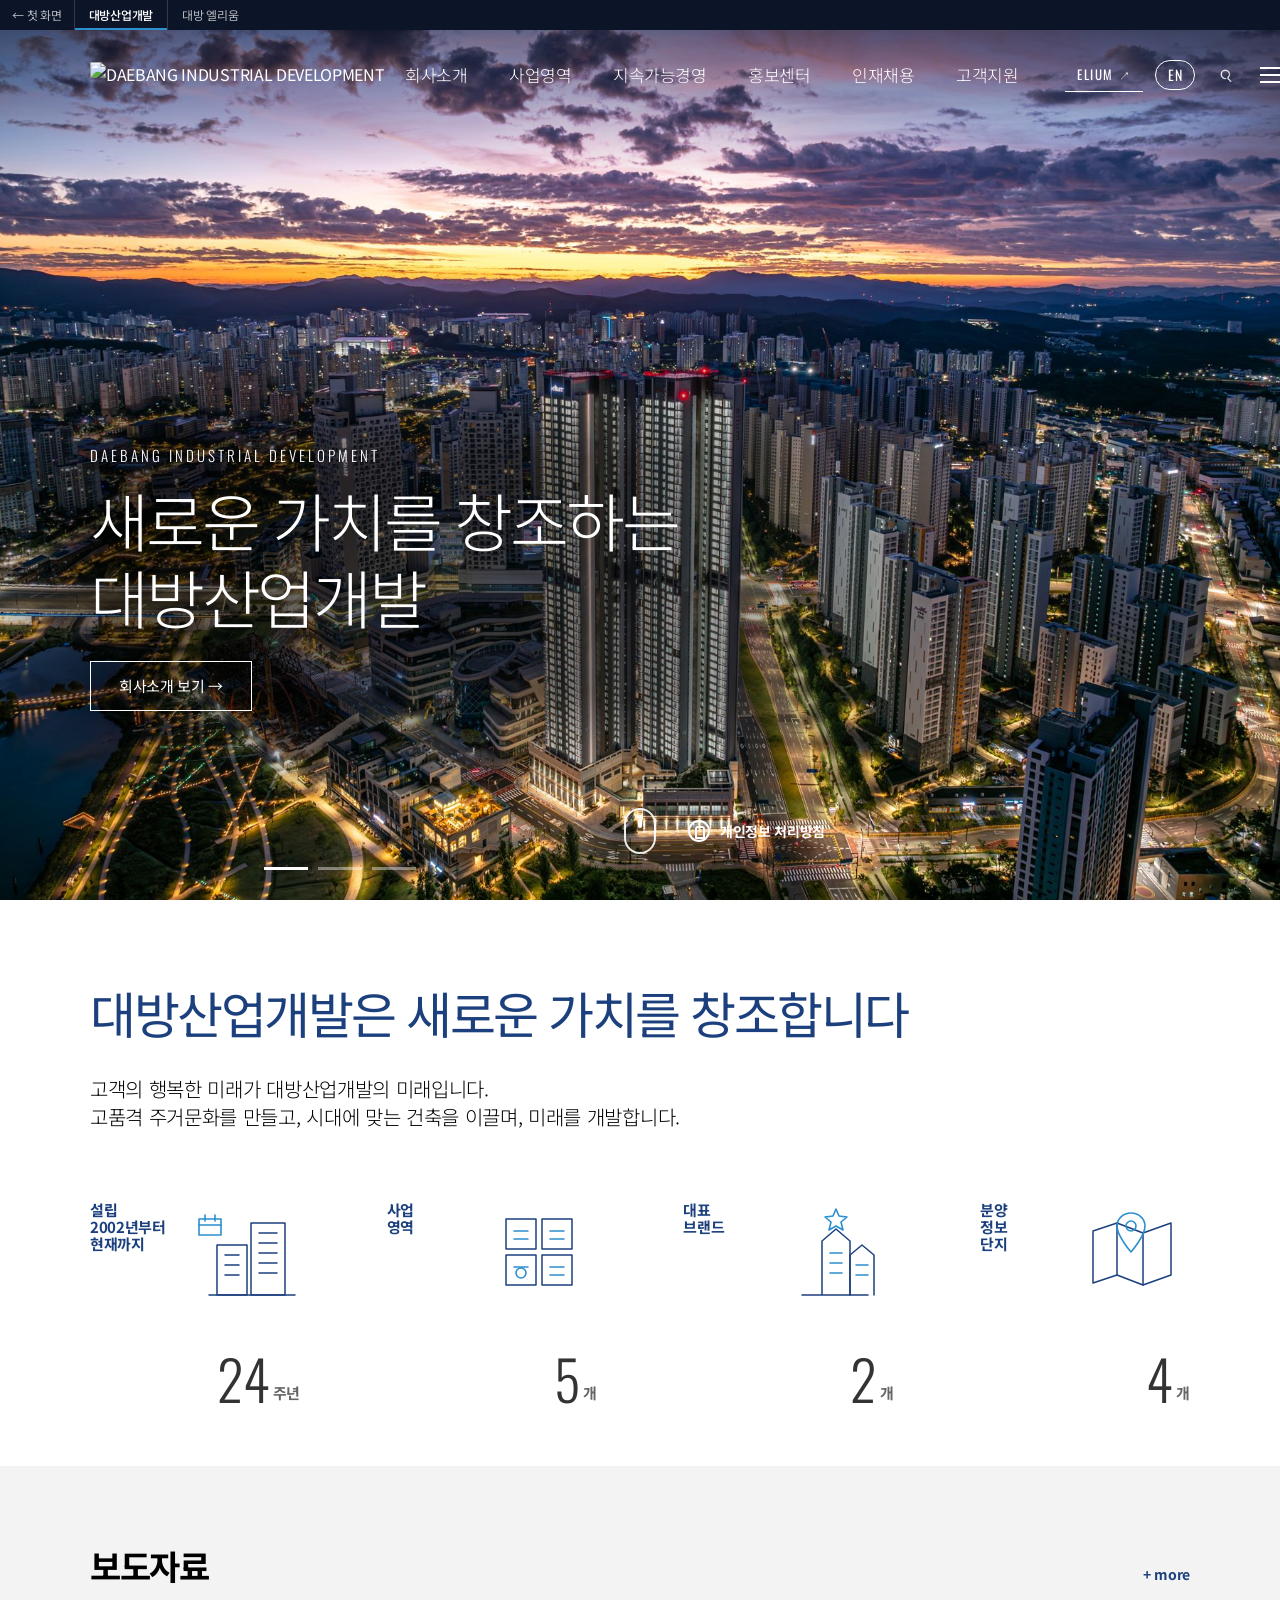
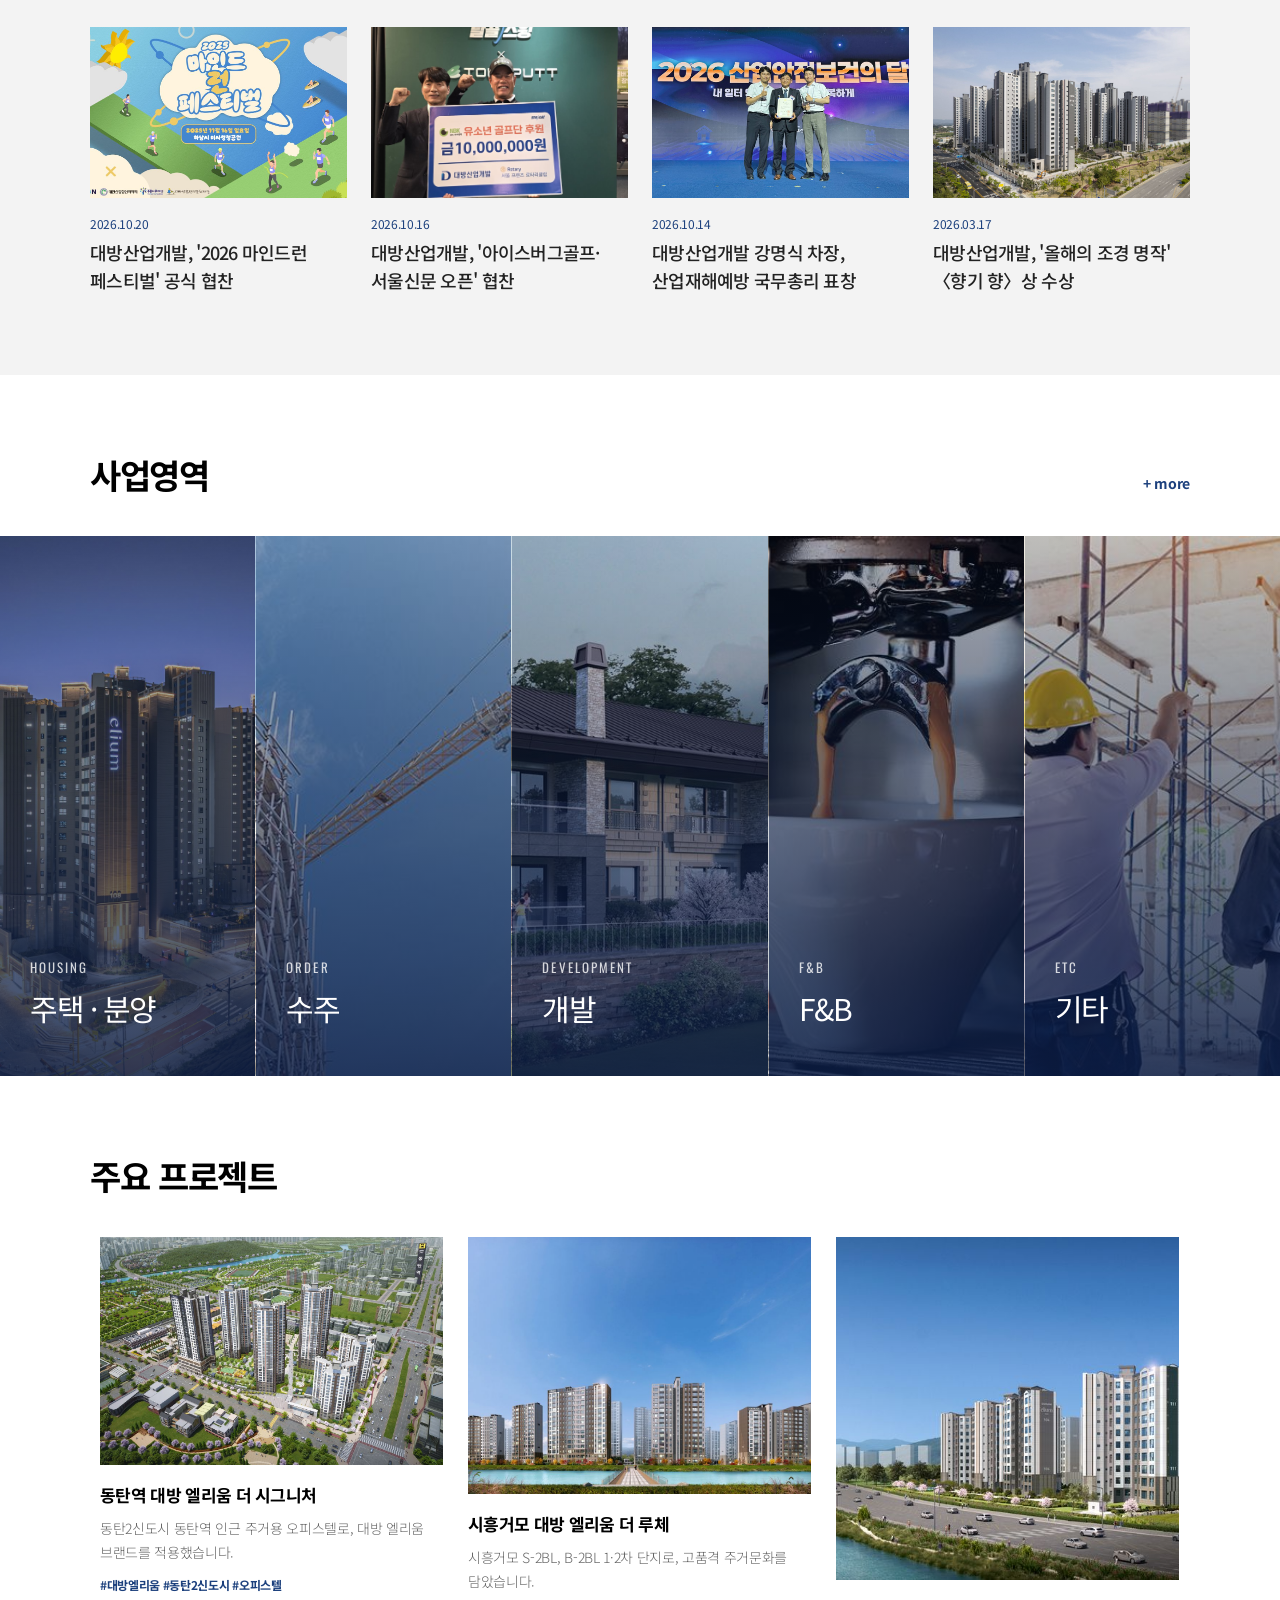
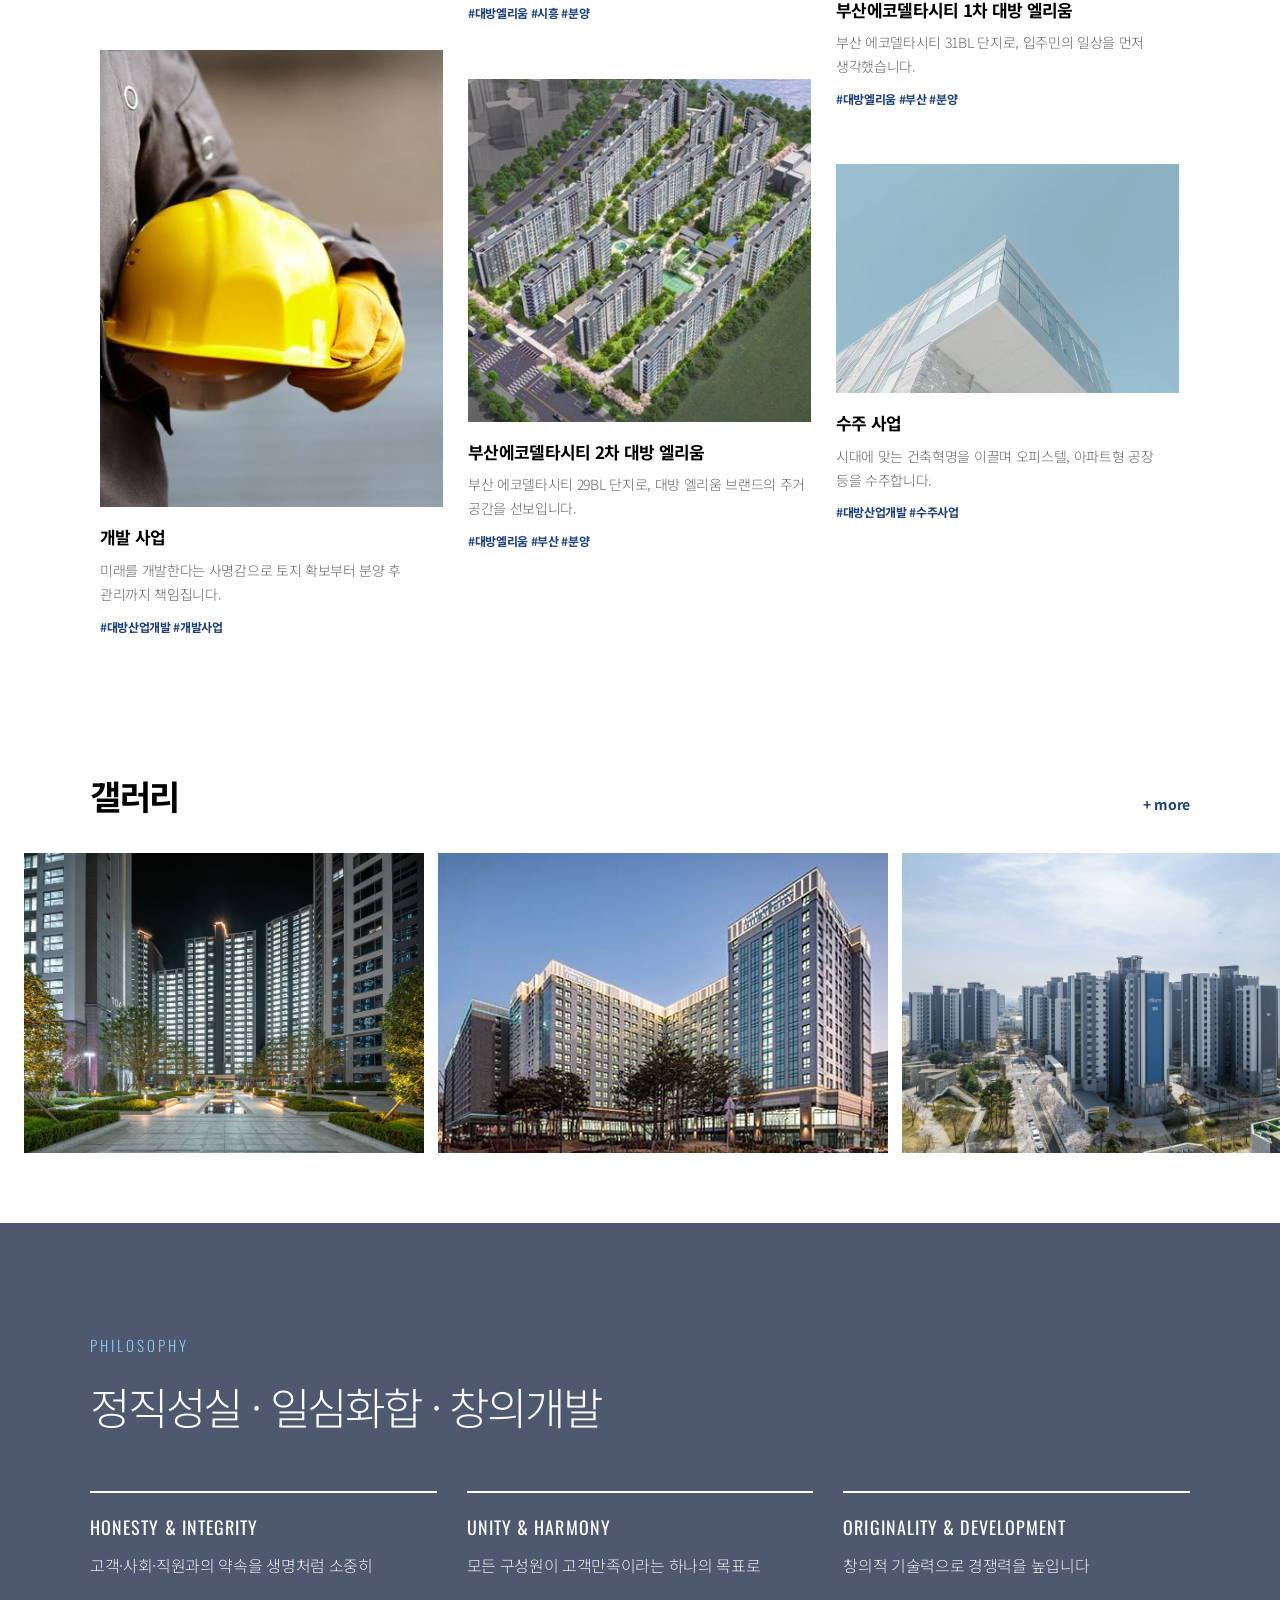
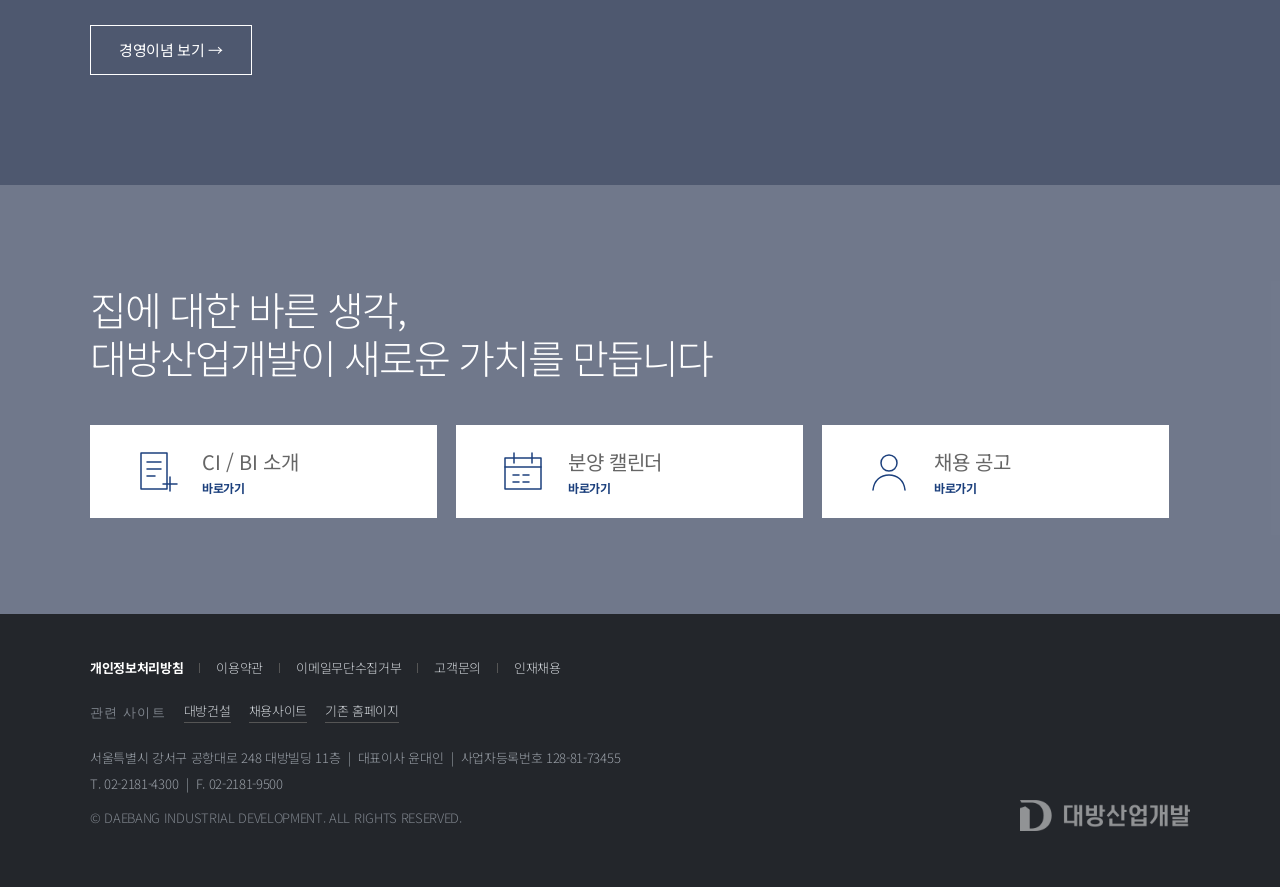
==== commit 812c3e7e: "Add files via upload" ====
--- a/dvp/index.html
+++ b/dvp/index.html
@@ -22,10 +22,9 @@
 <header class="header" id="header">
   <div class="header-warp">
     <div class="header-inner">
-      <a class="logo" href="./" aria-label="DAEBANG 대방산업개발">
-        <img class="logo-w sym" src="assets/img/sym_d_w.png" alt="">
-        <img class="logo-c sym" src="assets/img/sym_d.png" alt="" aria-hidden="true">
-        <span class="wm">DAEBANG</span>
+      <a class="logo" href="./" aria-label="DAEBANG INDUSTRIAL DEVELOPMENT 대방산업개발">
+        <img class="logo-w" src="assets/img/logo_en_w.png" alt="DAEBANG INDUSTRIAL DEVELOPMENT">
+        <img class="logo-c" src="assets/img/logo_en.png" alt="" aria-hidden="true">
       </a>
       <nav class="gnb" aria-label="주 메뉴">
         <ul>
--- a/dvp/css/style.css
+++ b/dvp/css/style.css
@@ -184,7 +184,7 @@
 }
 @media(max-width:760px){
   :root{--hd:64px}
-  .logo{width:128px}
+  .logo{width:auto}
   .sec1{padding:56px 0 40px}
   .sec1 h1{font-size:30px}
   .sec1 p{font-size:16px}
--- a/dvp/css/extra.css
+++ b/dvp/css/extra.css
@@ -192,3 +192,21 @@
 .util-el i{font-style:normal;font-size:11px}
 .util-el:hover{opacity:.7}
 @media(max-width:760px){.util-el{display:none}}
+
+/* ===== v2: header wordmark, hero crossfade, caption panel ===== */
+.logo{display:flex;align-items:center;gap:10px;width:auto}
+.logo .sym{width:auto;height:34px}
+.logo .wm{font-family:Montserrat,sans-serif;font-weight:800;font-size:29px;letter-spacing:.005em;line-height:1;color:#fff;transition:color .3s}
+.header.is-hover .logo .wm,.header.is-solid .logo .wm{color:var(--navy)}
+.logo .logo-w,.logo .logo-c{display:block}
+.header.is-hover .logo-w,.header.is-solid .logo-w{display:none}
+.logo .logo-c{display:none}
+.header.is-hover .logo .logo-c,.header.is-solid .logo .logo-c{display:block}
+.slides{background:#12285a}
+.slide{z-index:0}.slide.on{z-index:2}
+.slide.prev{opacity:1;z-index:1;transition:transform 9s linear}
+.slide .cap::before{content:"";position:absolute;z-index:-1;left:-48px;top:-44px;bottom:-44px;width:min(860px,100%);left:-140px;top:-90px;bottom:-90px;width:min(1000px,100%);background:linear-gradient(90deg,rgba(0,0,0,0) 0,rgba(0,0,0,.6) 16%,rgba(0,0,0,.5) 68%,rgba(0,0,0,0));-webkit-mask-image:linear-gradient(180deg,transparent 0,#000 24%,#000 76%,transparent 100%);mask-image:linear-gradient(180deg,transparent 0,#000 24%,#000 76%,transparent 100%);opacity:0;transition:opacity .9s .5s;pointer-events:none}
+.slide.on .cap::before{opacity:1}
+@media(max-width:760px){.logo .sym{height:26px}.logo .wm{font-size:22px}.slide .cap::before{left:-24px;right:-24px;width:auto;background:rgba(0,0,0,.42)}}
+.header::before{content:"";position:absolute;left:0;right:0;top:0;height:150px;background:linear-gradient(180deg,rgba(0,0,0,.42),rgba(0,0,0,0));pointer-events:none;transition:opacity .3s}
+.header.is-hover::before,.header.is-solid::before{opacity:0}
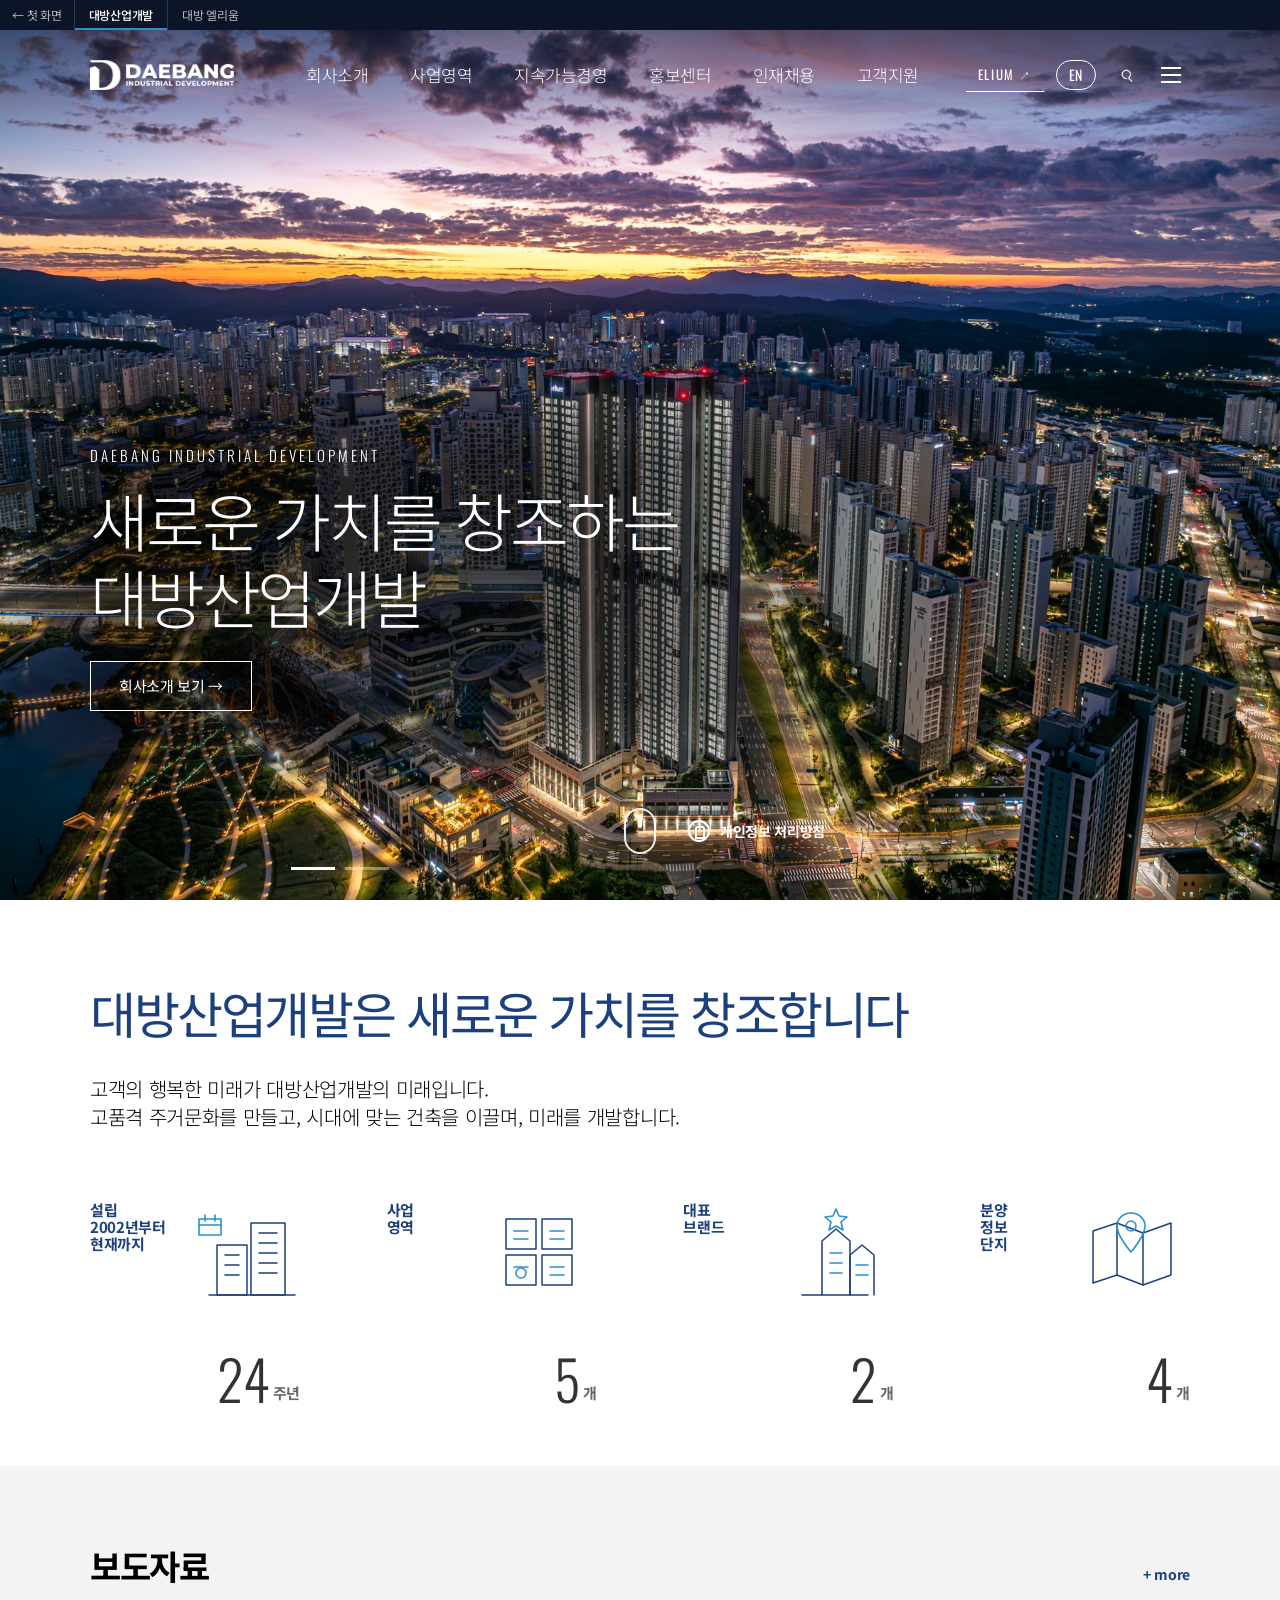
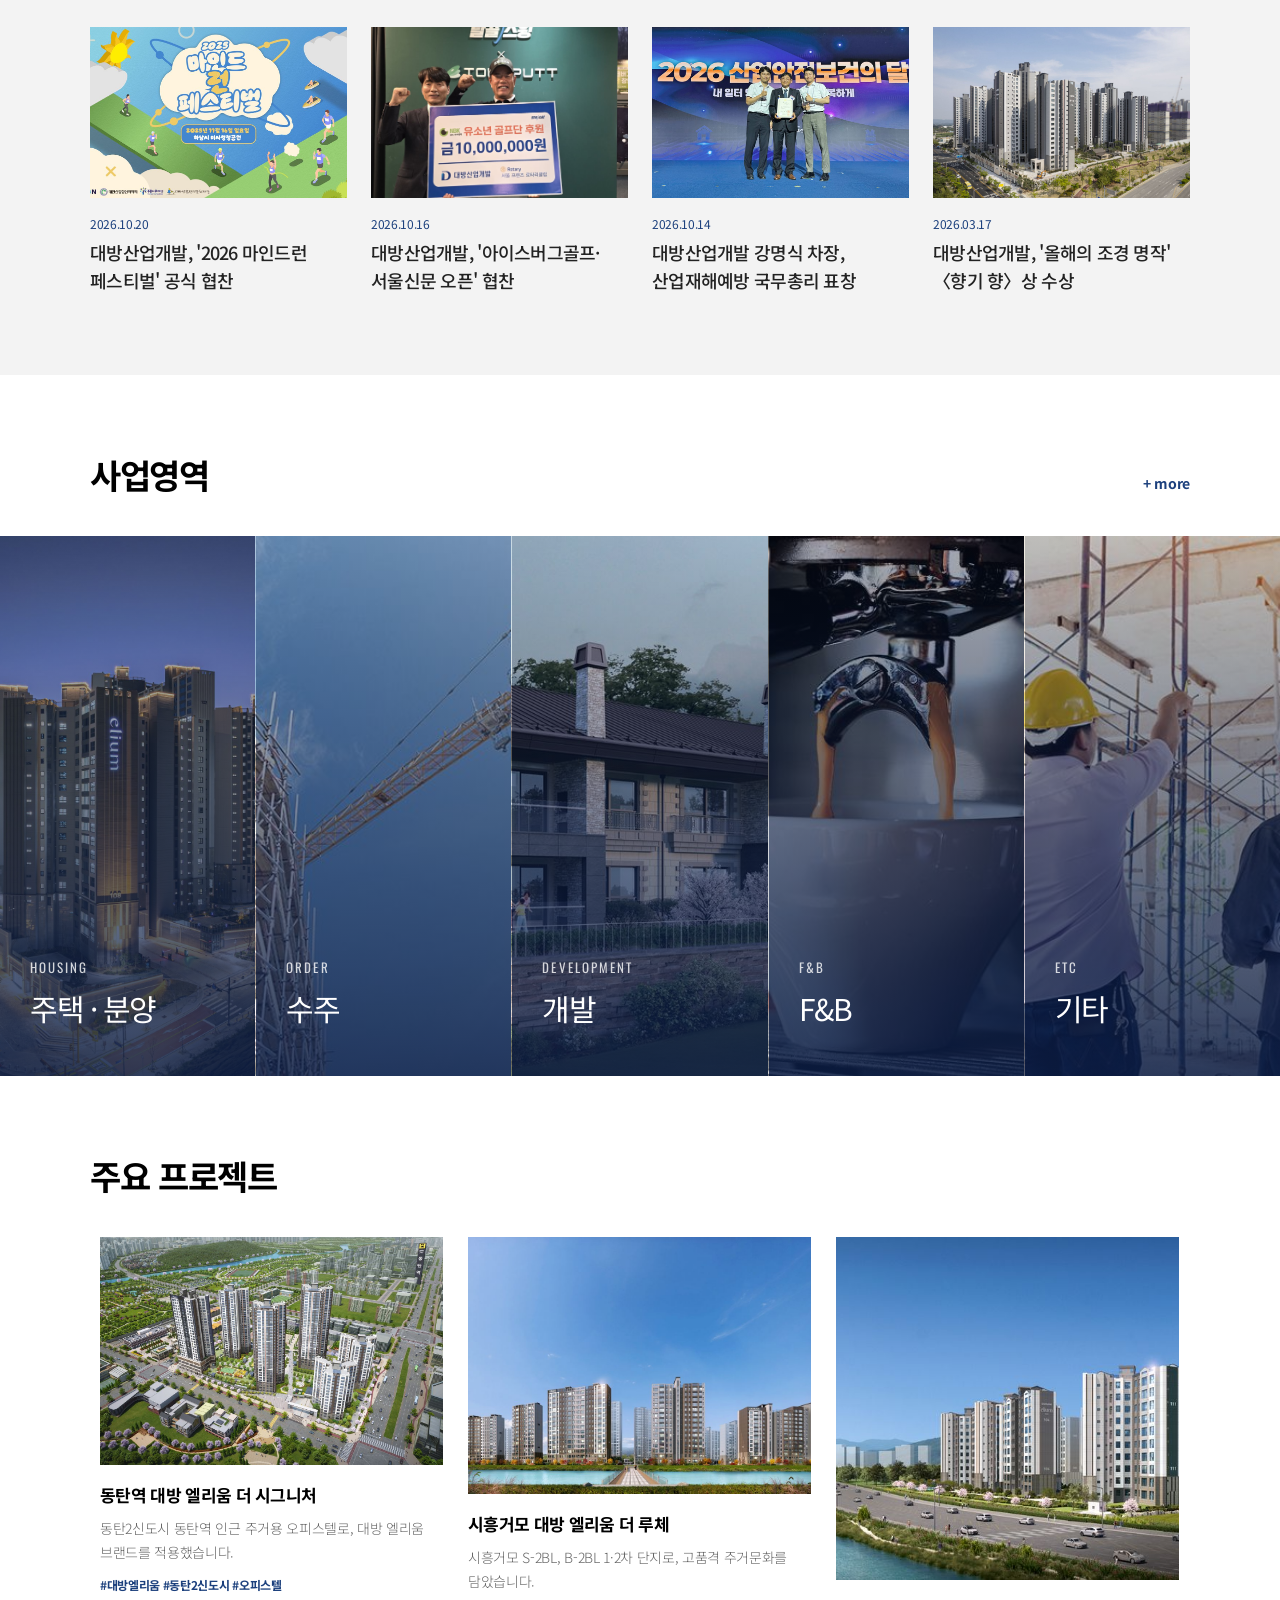
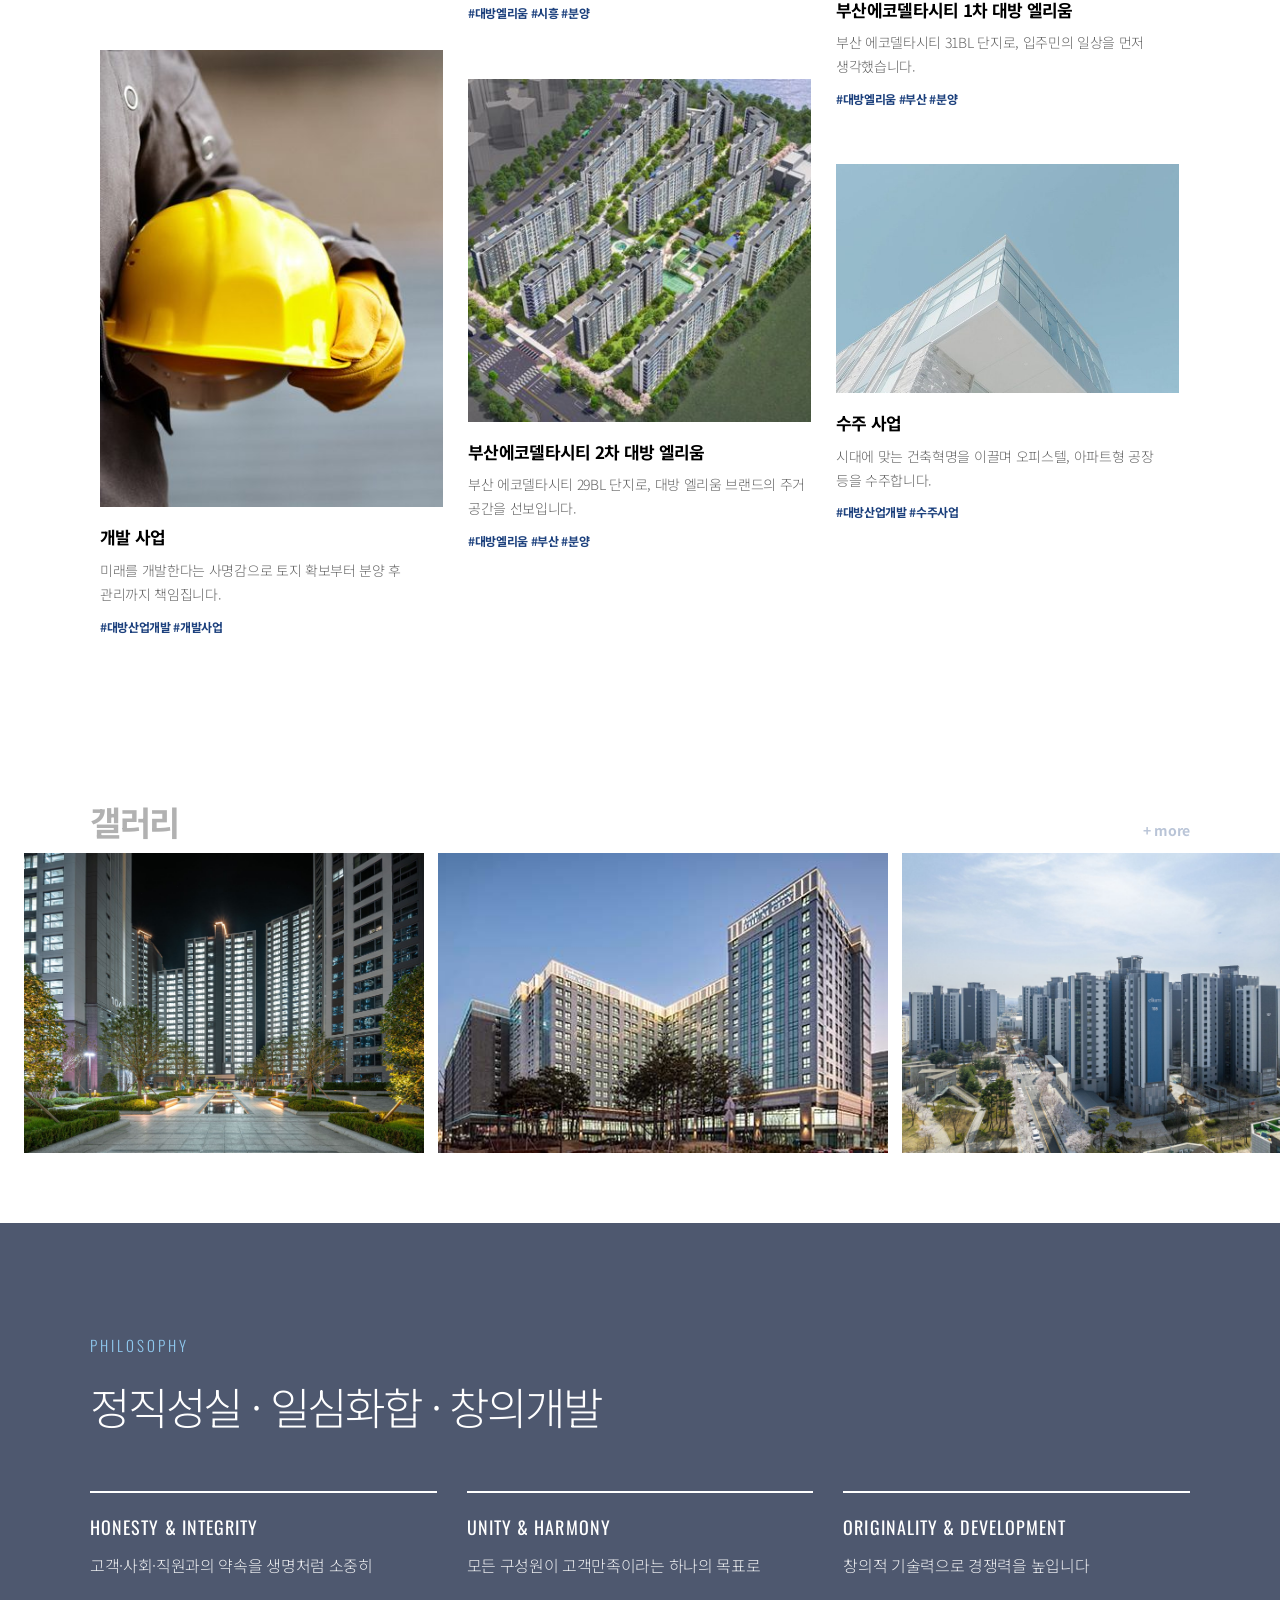
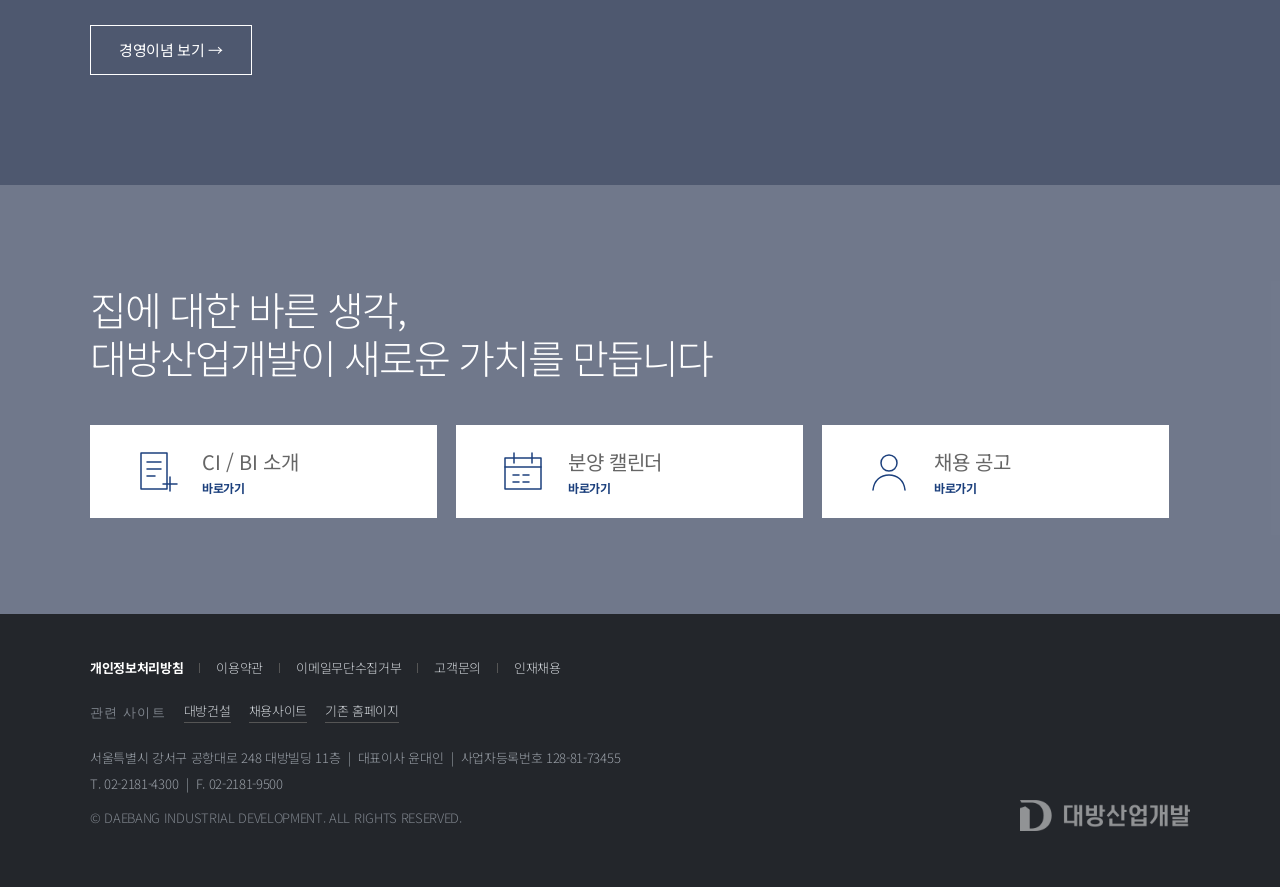
==== commit 4d4a7278: "Add files via upload" ====
--- a/dvp/index.html
+++ b/dvp/index.html
@@ -72,9 +72,8 @@
   <div class="slides">
     <div class="slide on" style="background-image:url(assets/ph/a2.jpg)"><div class="cap"><p class="k">DAEBANG INDUSTRIAL DEVELOPMENT</p><h2 data-en="Creating new value,<br>building happier lives">새로운 가치를 창조하는<br>대방산업개발</h2><a href="sub.html?p=company/overview" data-en="About us">회사소개 보기</a></div></div>
     <div class="slide" style="background-image:url(assets/ph/a4.jpg)"><div class="cap"><p class="k">ELIUM · DMCITY</p><h2 data-en="Your Own Elysium,<br>Daebang Elium">Your Own Elysium,<br>대방 엘리움</h2><a href="../elium/" data-en="Visit Elium site">엘리움 사이트 가기</a></div></div>
-    <div class="slide" style="background-image:url(assets/ph/a1.jpg)"><div class="cap"><p class="k">DEVELOPER</p><h2 data-en="From land to living,<br>one developer">택지에서 입주까지<br>종합 부동산 디벨로퍼</h2><a href="sub.html?p=business/development" data-en="Development">개발사업 보기</a></div></div>
-  </div>
-  <div class="vdots" id="vdots"><button class="on" aria-label="1"></button><button aria-label="2"></button><button aria-label="3"></button></div>
+      </div>
+  <div class="vdots" id="vdots"><button class="on" aria-label="1"></button><button aria-label="2"></button></div>
   <span class="scroll" aria-hidden="true"><i></i></span>
   <a class="main-policy" href="https://www.db-dvp.co.kr/"><i></i><span data-en="Privacy Policy">개인정보 처리방침</span></a>
 </div>
--- a/dvp/css/extra.css
+++ b/dvp/css/extra.css
@@ -194,10 +194,8 @@
 @media(max-width:760px){.util-el{display:none}}
 
 /* ===== v2: header wordmark, hero crossfade, caption panel ===== */
-.logo{display:flex;align-items:center;gap:10px;width:auto}
-.logo .sym{width:auto;height:34px}
-.logo .wm{font-family:Montserrat,sans-serif;font-weight:800;font-size:29px;letter-spacing:.005em;line-height:1;color:#fff;transition:color .3s}
-.header.is-hover .logo .wm,.header.is-solid .logo .wm{color:var(--navy)}
+.logo{display:block;width:auto}
+.logo img{height:30px;width:auto}
 .logo .logo-w,.logo .logo-c{display:block}
 .header.is-hover .logo-w,.header.is-solid .logo-w{display:none}
 .logo .logo-c{display:none}
@@ -207,6 +205,6 @@
 .slide.prev{opacity:1;z-index:1;transition:transform 9s linear}
 .slide .cap::before{content:"";position:absolute;z-index:-1;left:-48px;top:-44px;bottom:-44px;width:min(860px,100%);left:-140px;top:-90px;bottom:-90px;width:min(1000px,100%);background:linear-gradient(90deg,rgba(0,0,0,0) 0,rgba(0,0,0,.6) 16%,rgba(0,0,0,.5) 68%,rgba(0,0,0,0));-webkit-mask-image:linear-gradient(180deg,transparent 0,#000 24%,#000 76%,transparent 100%);mask-image:linear-gradient(180deg,transparent 0,#000 24%,#000 76%,transparent 100%);opacity:0;transition:opacity .9s .5s;pointer-events:none}
 .slide.on .cap::before{opacity:1}
-@media(max-width:760px){.logo .sym{height:26px}.logo .wm{font-size:22px}.slide .cap::before{left:-24px;right:-24px;width:auto;background:rgba(0,0,0,.42)}}
+@media(max-width:760px){.logo img{height:24px}.slide .cap::before{left:-24px;right:-24px;width:auto;background:rgba(0,0,0,.42)}}
 .header::before{content:"";position:absolute;left:0;right:0;top:0;height:150px;background:linear-gradient(180deg,rgba(0,0,0,.42),rgba(0,0,0,0));pointer-events:none;transition:opacity .3s}
 .header.is-hover::before,.header.is-solid::before{opacity:0}
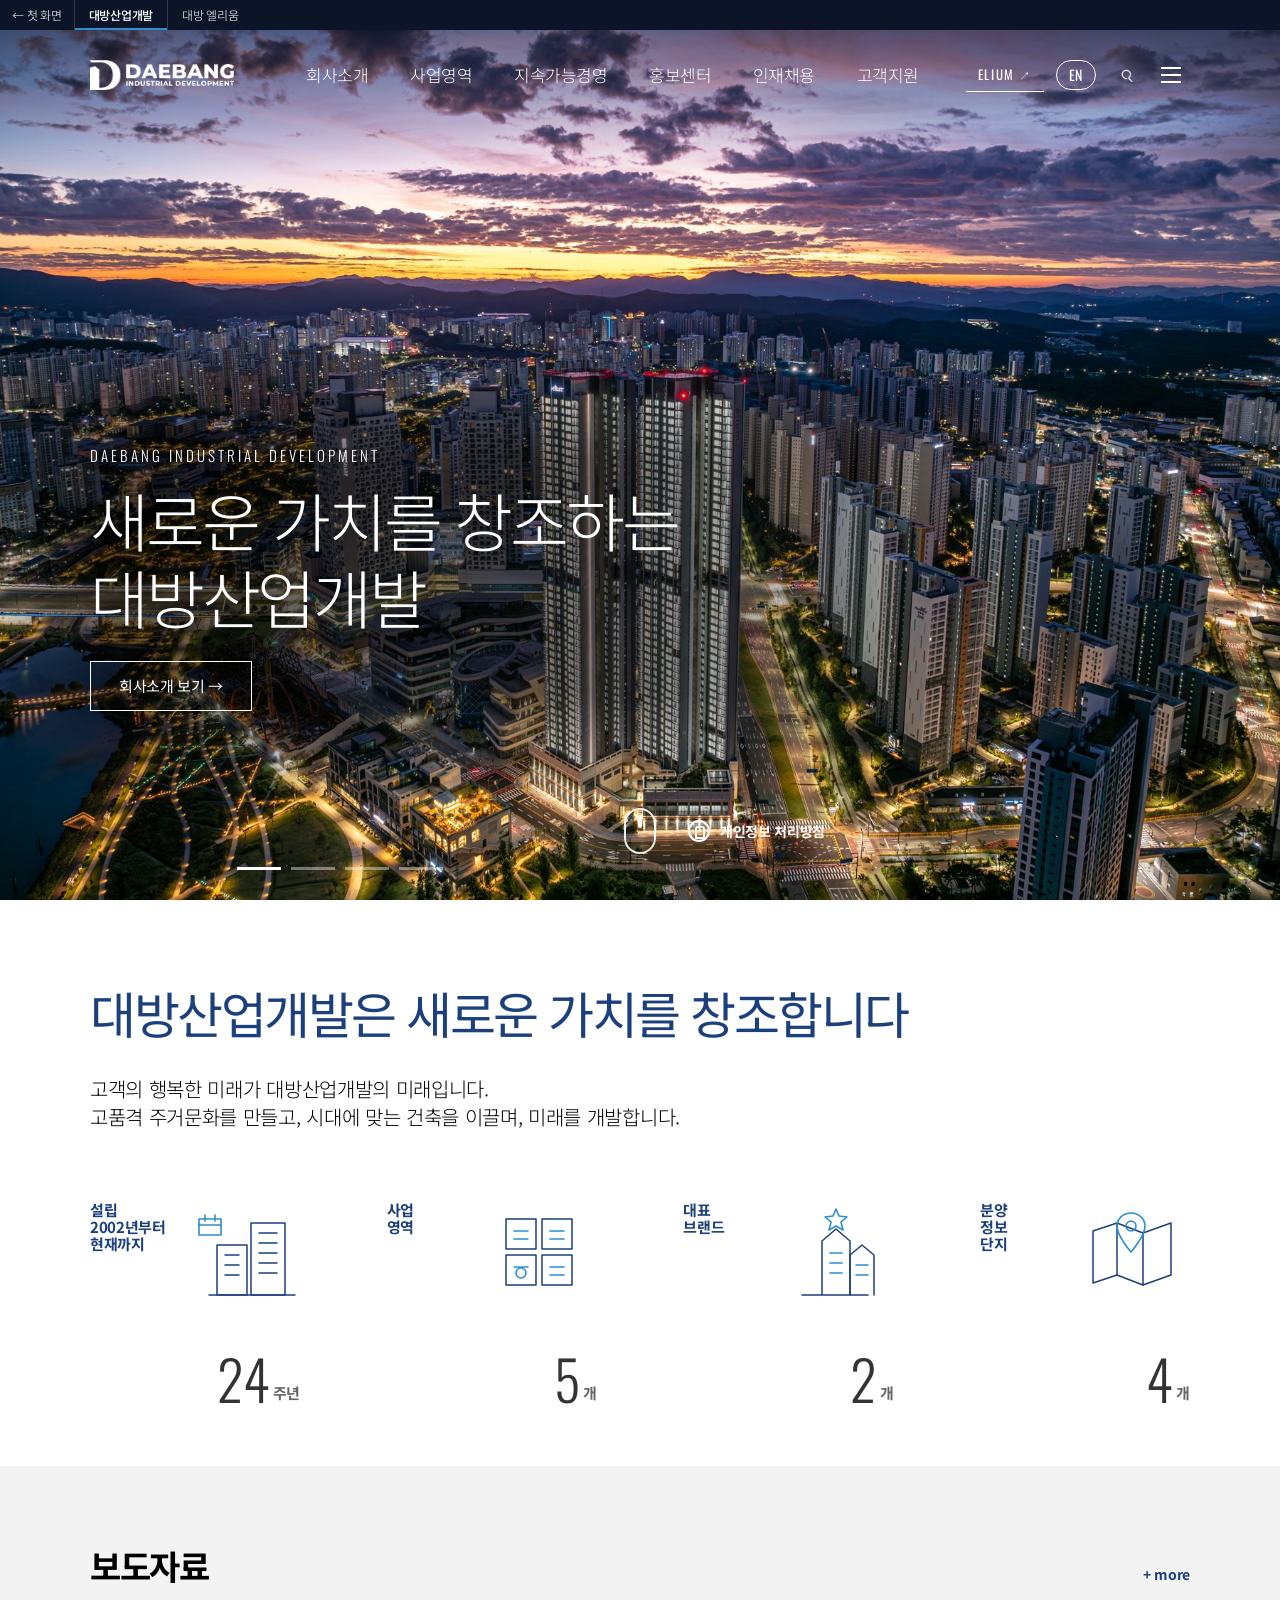
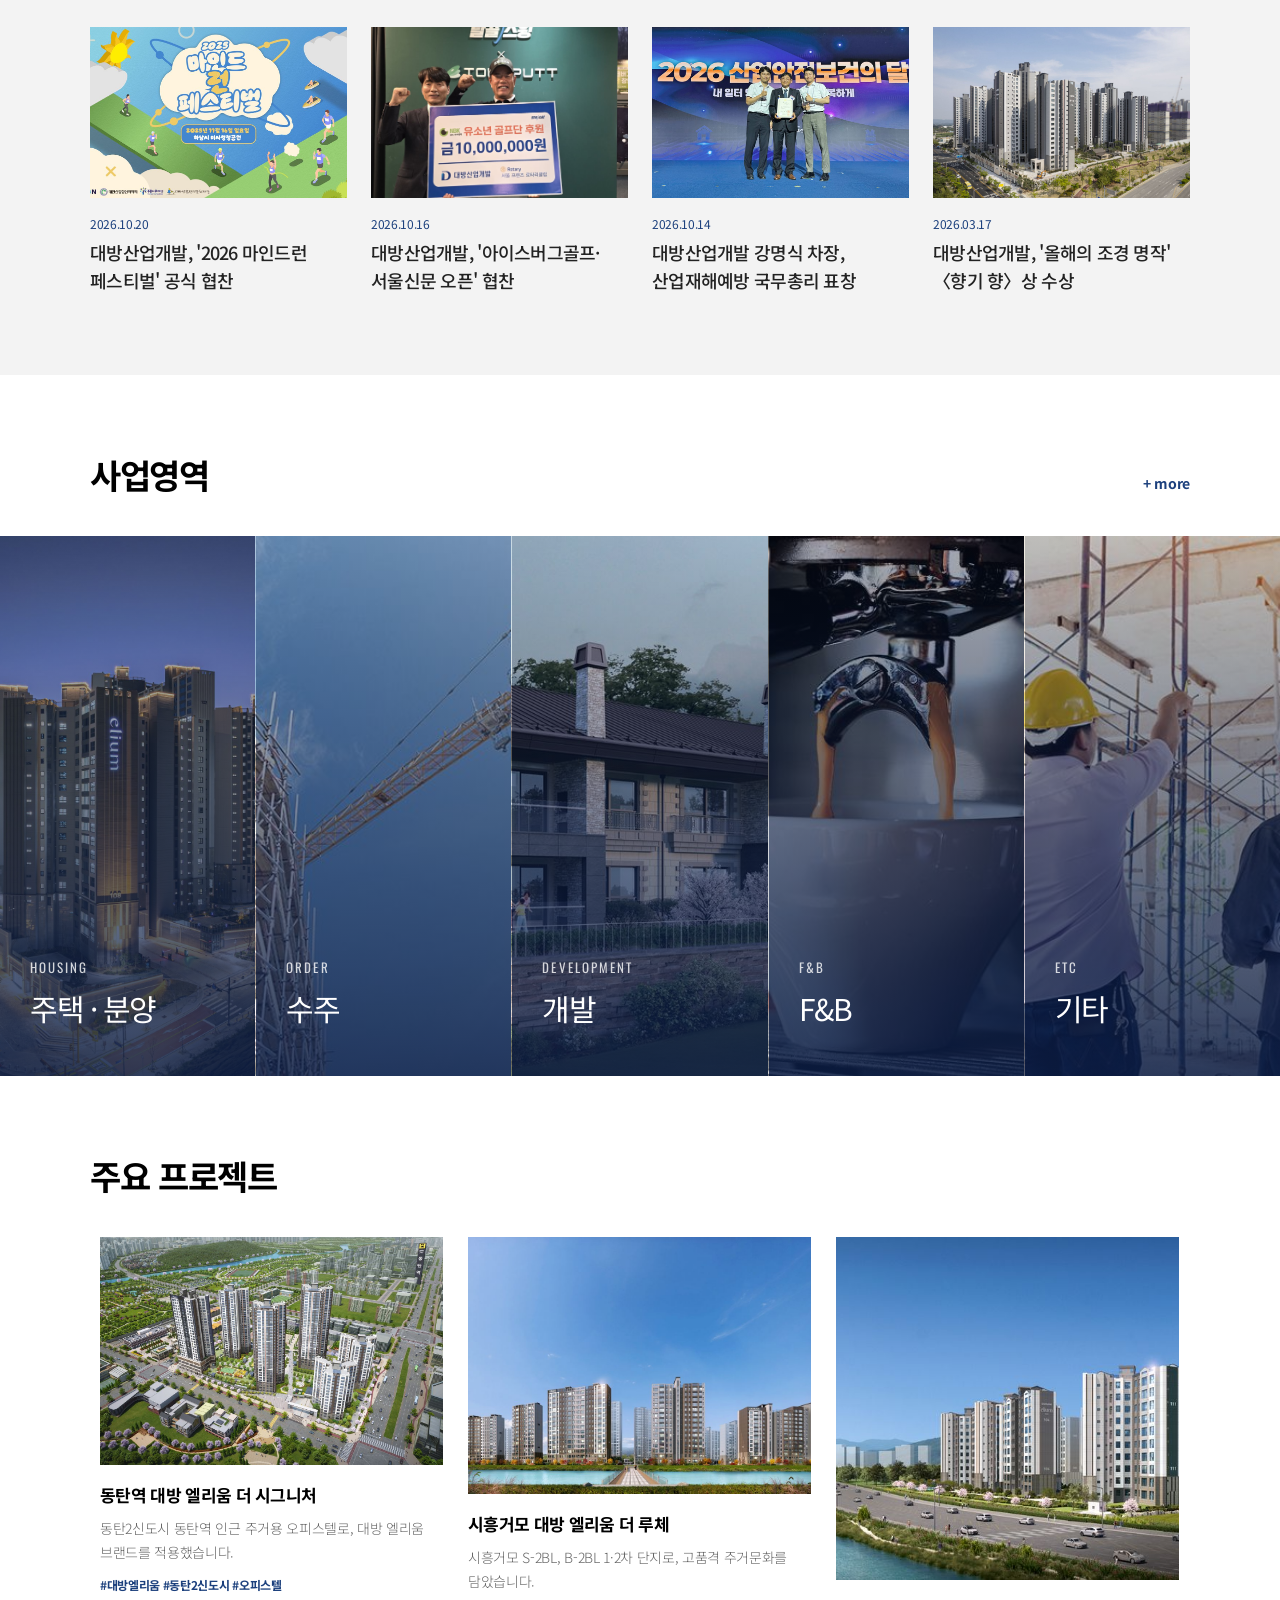
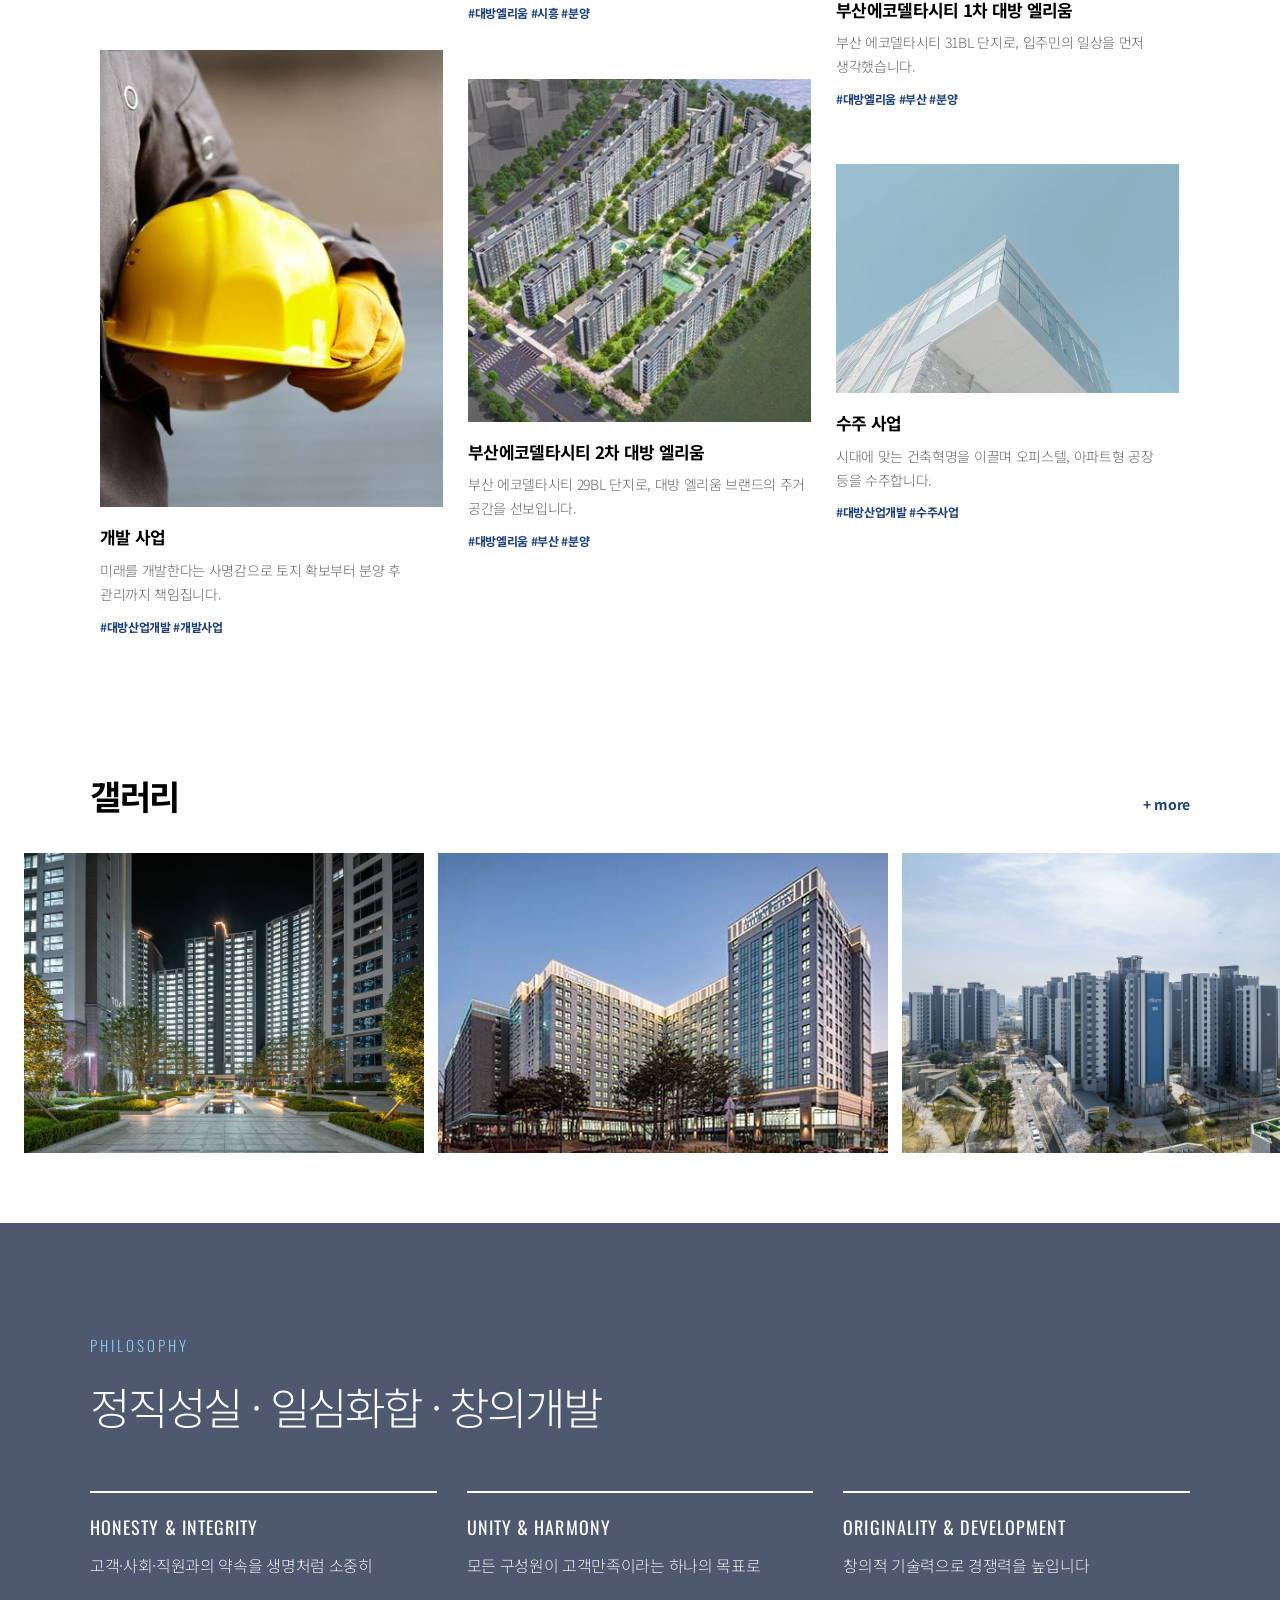
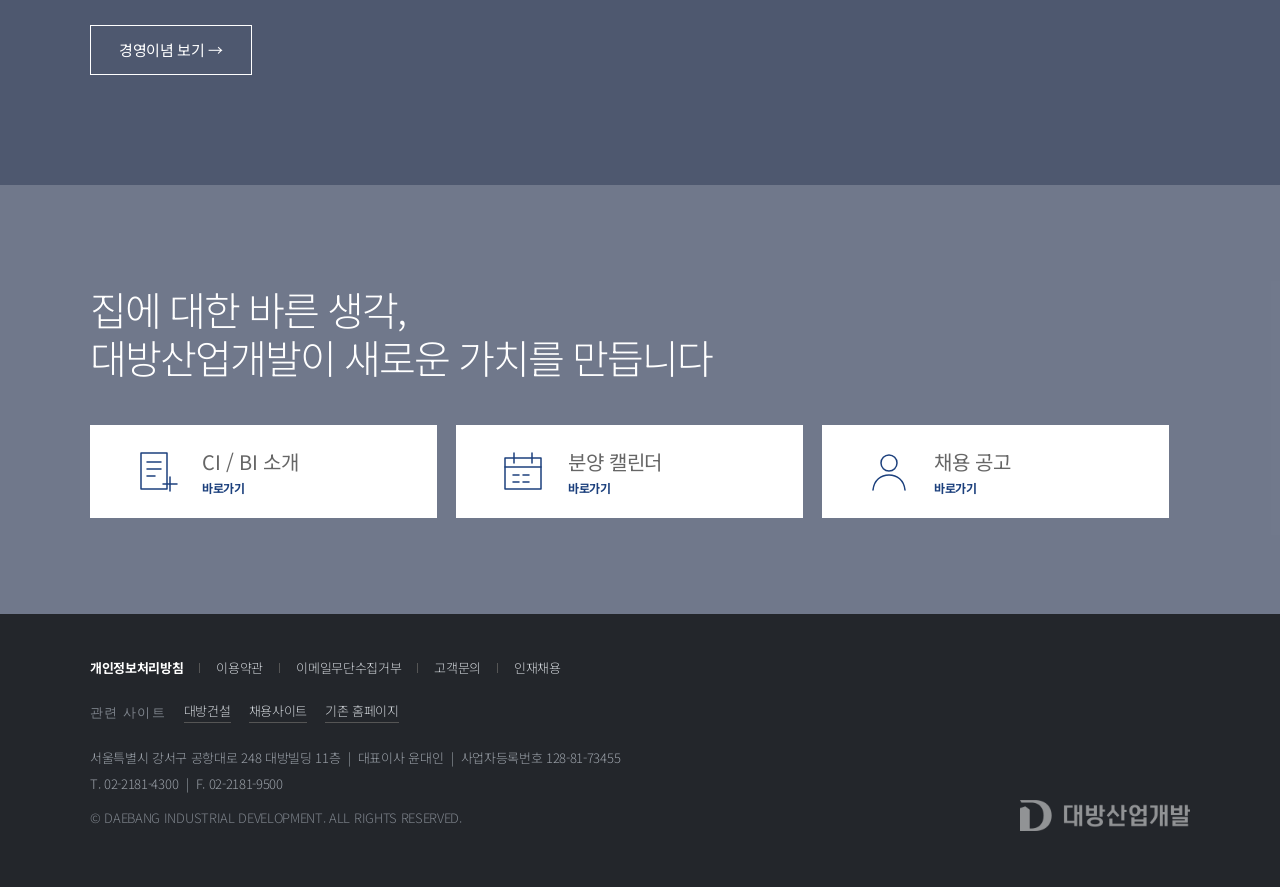
==== commit b4f5a2f1: "Add files via upload" ====
--- a/dvp/index.html
+++ b/dvp/index.html
@@ -71,9 +71,11 @@
 <div class="main-visual" id="visual">
   <div class="slides">
     <div class="slide on" style="background-image:url(assets/ph/a2.jpg)"><div class="cap"><p class="k">DAEBANG INDUSTRIAL DEVELOPMENT</p><h2 data-en="Creating new value,<br>building happier lives">새로운 가치를 창조하는<br>대방산업개발</h2><a href="sub.html?p=company/overview" data-en="About us">회사소개 보기</a></div></div>
-    <div class="slide" style="background-image:url(assets/ph/a4.jpg)"><div class="cap"><p class="k">ELIUM · DMCITY</p><h2 data-en="Your Own Elysium,<br>Daebang Elium">Your Own Elysium,<br>대방 엘리움</h2><a href="../elium/" data-en="Visit Elium site">엘리움 사이트 가기</a></div></div>
-      </div>
-  <div class="vdots" id="vdots"><button class="on" aria-label="1"></button><button aria-label="2"></button></div>
+    <div class="slide" style="background-image:url(assets/ph/a3.jpg)"><div class="cap"><p class="k">ELIUM · DMCITY</p><h2 data-en="Your Own Elysium,<br>Daebang Elium">Your Own Elysium,<br>대방 엘리움</h2><a href="../elium/" data-en="Visit Elium site">엘리움 사이트 가기</a></div></div>
+    <div class="slide" style="background-image:url(assets/ph/a5.jpg)"><div class="cap"><p class="k">HOUSING · SALES</p><h2 data-en="Homes that elevate<br>everyday life">일상의 품격을 높이는<br>주거 공간</h2><a href="sub.html?p=business/sell" data-en="View housing projects">분양 사업 보기</a></div></div>
+    <div class="slide" style="background-image:url(assets/ph/a6.jpg)"><div class="cap"><p class="k">DEVELOPER</p><h2 data-en="From land to living,<br>one developer">택지에서 입주까지<br>종합 부동산 디벨로퍼</h2><a href="sub.html?p=business/development" data-en="View development">개발사업 보기</a></div></div>
+      </div>
+  <div class="vdots" id="vdots"><button class="on" aria-label="1"></button><button aria-label="2"></button><button aria-label="3"></button><button aria-label="4"></button></div>
   <span class="scroll" aria-hidden="true"><i></i></span>
   <a class="main-policy" href="https://www.db-dvp.co.kr/"><i></i><span data-en="Privacy Policy">개인정보 처리방침</span></a>
 </div>
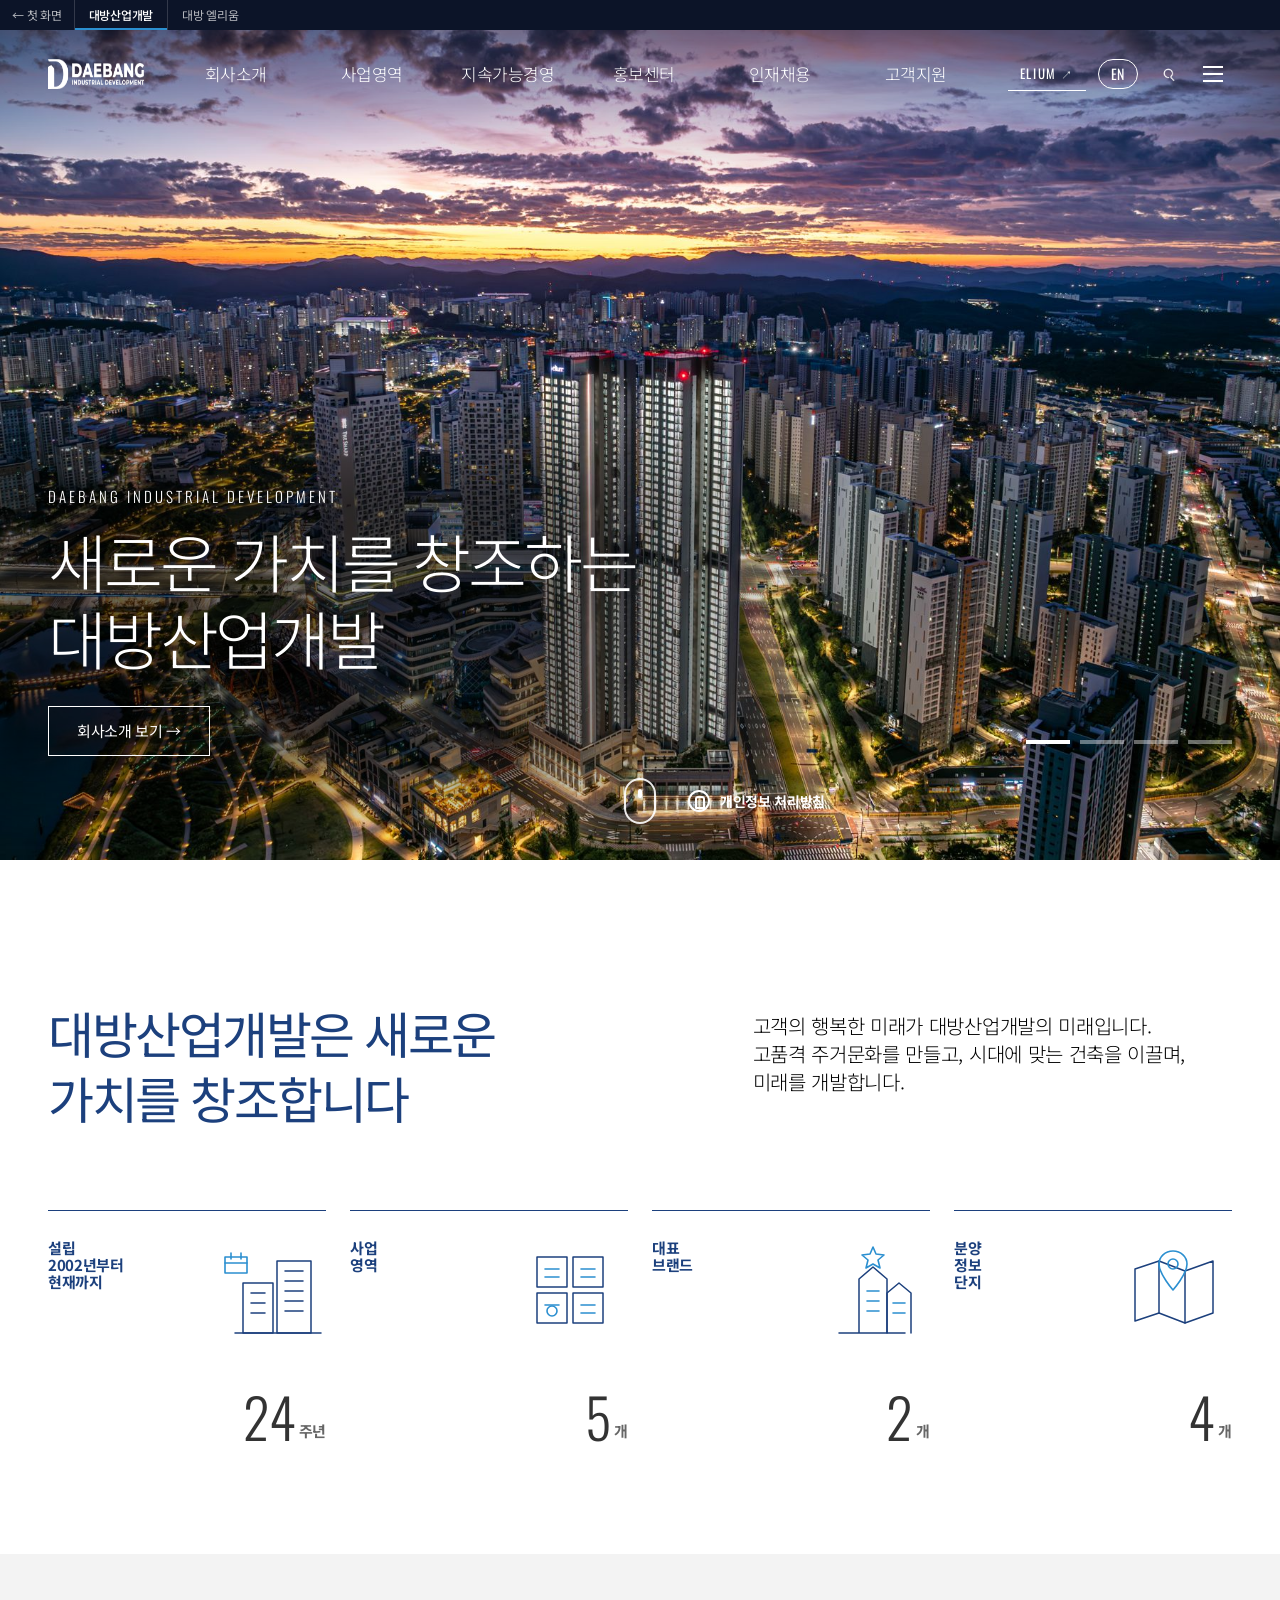
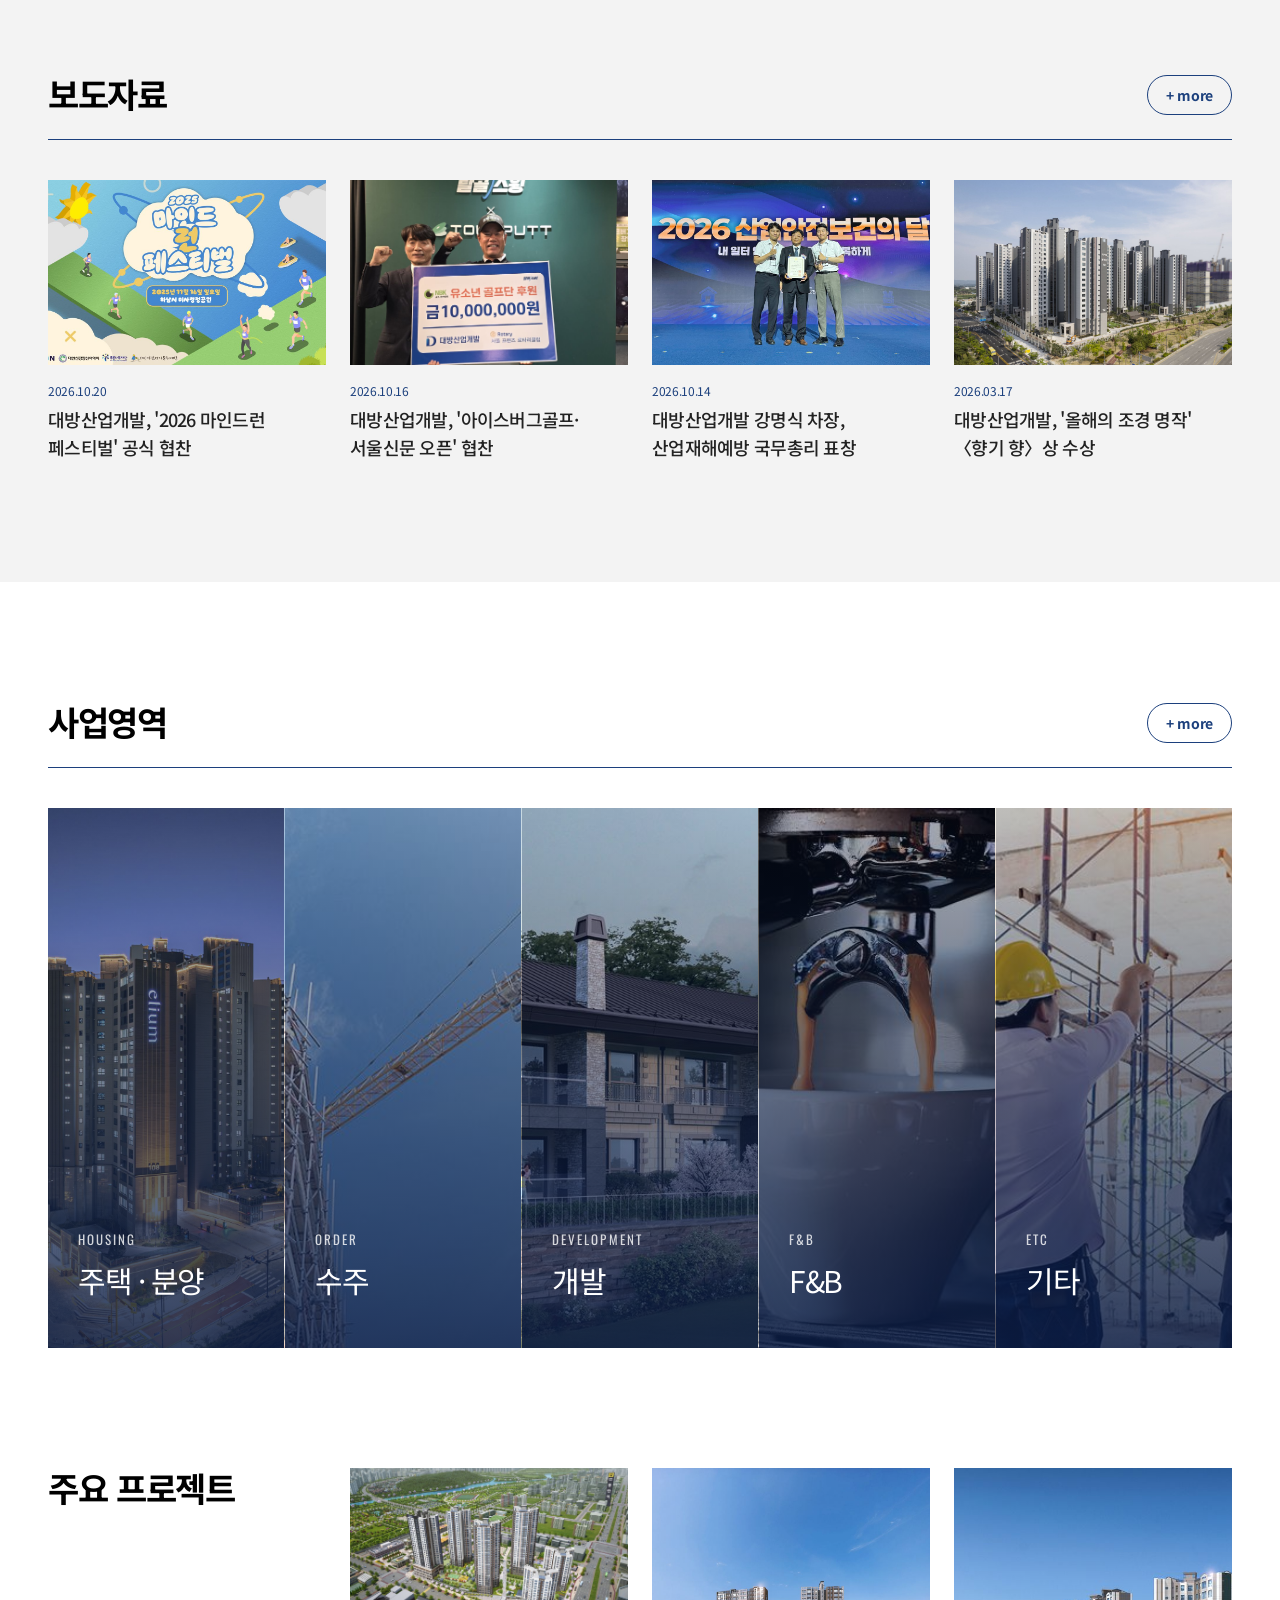
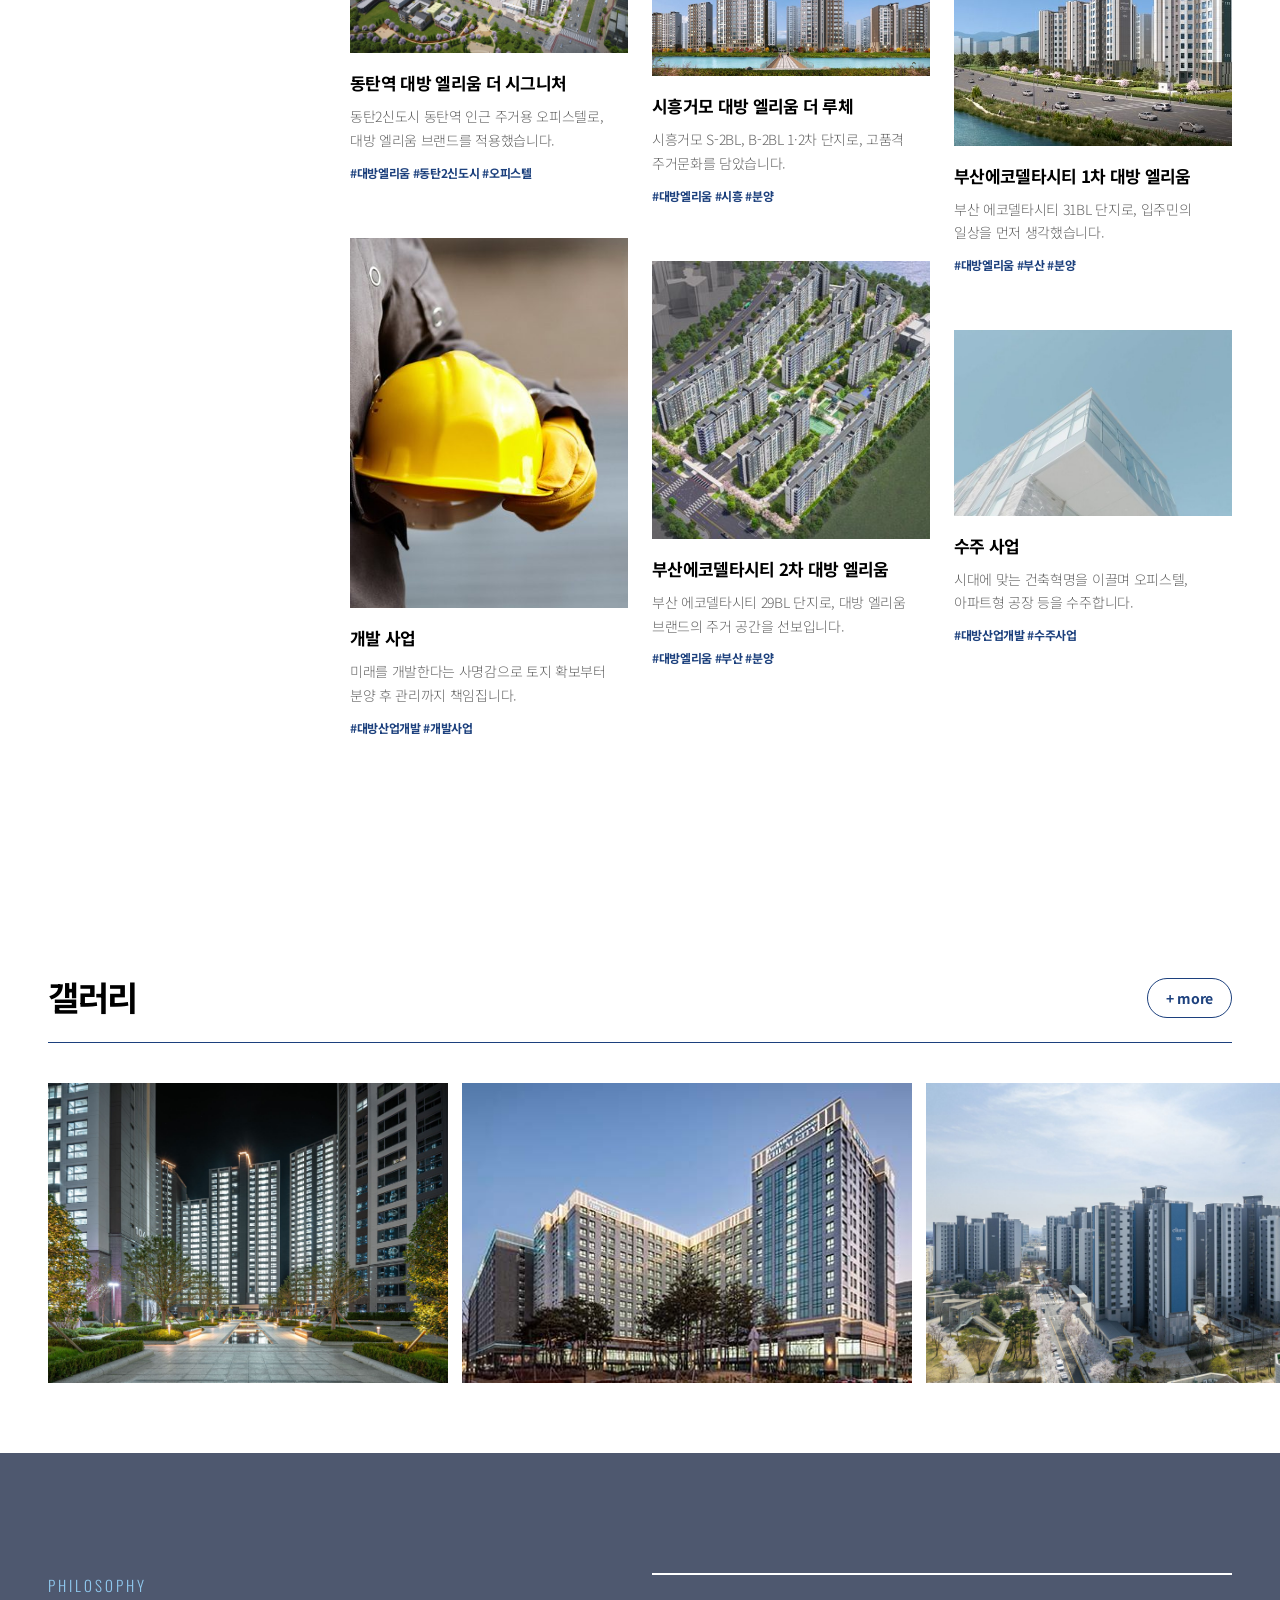
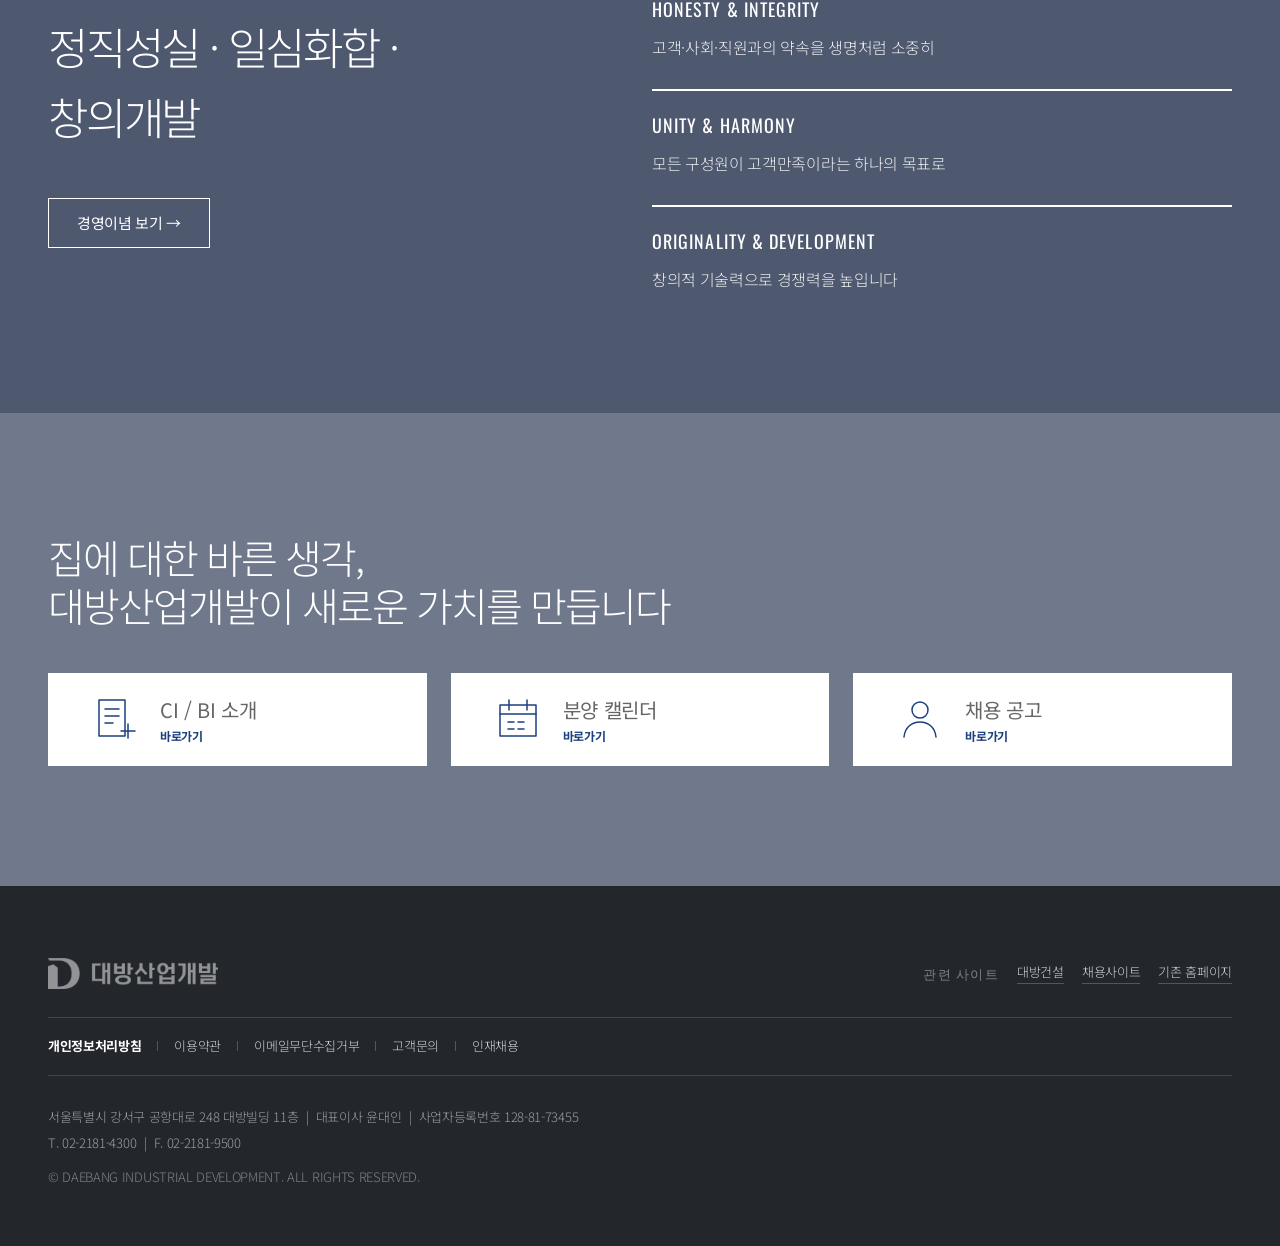
==== commit 17673d75: "레이아웃 개선: 메인 페이지에 layout.css 연결 Added a new layout stylesheet and a background div with an image and " ====
--- a/dvp/index.html
+++ b/dvp/index.html
@@ -13,6 +13,7 @@
 <link href="https://fonts.googleapis.com/css2?family=Noto+Sans+KR:wght@300;400;500;700&family=Oswald:wght@300;400&family=Montserrat:wght@700;800&display=swap" rel="stylesheet">
 <link rel="stylesheet" href="css/style.css">
 <link rel="stylesheet" href="css/extra.css">
+<link rel="stylesheet" href="css/layout.css">
 <script>document.documentElement.className+=' js'</script>
 </head>
 <body>
@@ -49,7 +50,7 @@
       </div>
     </div>
   </div>
-  <div class="gnb-bg"></div>
+  <div class="gnb-bg"><div class="gnb-photo" aria-hidden="true"><img src="assets/ph/a2.jpg" alt=""><b>대방산업개발</b><span>집에 대한 바른 생각</span></div></div>
 </header>
 
 <!-- FULL MENU -->
@@ -71,9 +72,9 @@
 <div class="main-visual" id="visual">
   <div class="slides">
     <div class="slide on" style="background-image:url(assets/ph/a2.jpg)"><div class="cap"><p class="k">DAEBANG INDUSTRIAL DEVELOPMENT</p><h2 data-en="Creating new value,<br>building happier lives">새로운 가치를 창조하는<br>대방산업개발</h2><a href="sub.html?p=company/overview" data-en="About us">회사소개 보기</a></div></div>
-    <div class="slide" style="background-image:url(assets/ph/a3.jpg)"><div class="cap"><p class="k">ELIUM · DMCITY</p><h2 data-en="Your Own Elysium,<br>Daebang Elium">Your Own Elysium,<br>대방 엘리움</h2><a href="../elium/" data-en="Visit Elium site">엘리움 사이트 가기</a></div></div>
-    <div class="slide" style="background-image:url(assets/ph/a5.jpg)"><div class="cap"><p class="k">HOUSING · SALES</p><h2 data-en="Homes that elevate<br>everyday life">일상의 품격을 높이는<br>주거 공간</h2><a href="sub.html?p=business/sell" data-en="View housing projects">분양 사업 보기</a></div></div>
-    <div class="slide" style="background-image:url(assets/ph/a6.jpg)"><div class="cap"><p class="k">DEVELOPER</p><h2 data-en="From land to living,<br>one developer">택지에서 입주까지<br>종합 부동산 디벨로퍼</h2><a href="sub.html?p=business/development" data-en="View development">개발사업 보기</a></div></div>
+    <div class="slide" style="background-image:url(assets/ph/a3.jpg);background-position:50% 22%"><div class="cap"><p class="k">ELIUM · DMCITY</p><h2 data-en="Your Own Elysium,<br>Daebang Elium">Your Own Elysium,<br>대방 엘리움</h2><a href="../elium/" data-en="Visit Elium site">엘리움 사이트 가기</a></div></div>
+    <div class="slide" style="background-image:url(assets/ph/a5.jpg);background-position:50% 35%"><div class="cap"><p class="k">HOUSING · SALES</p><h2 data-en="Homes that elevate<br>everyday life">일상의 품격을 높이는<br>주거 공간</h2><a href="sub.html?p=business/sell" data-en="View housing projects">분양 사업 보기</a></div></div>
+    <div class="slide" style="background-image:url(assets/ph/a6.jpg);background-position:50% 62%"><div class="cap"><p class="k">DEVELOPER</p><h2 data-en="From land to living,<br>one developer">택지에서 입주까지<br>종합 부동산 디벨로퍼</h2><a href="sub.html?p=business/development" data-en="View development">개발사업 보기</a></div></div>
       </div>
   <div class="vdots" id="vdots"><button class="on" aria-label="1"></button><button aria-label="2"></button><button aria-label="3"></button><button aria-label="4"></button></div>
   <span class="scroll" aria-hidden="true"><i></i></span>
@@ -129,7 +130,7 @@
 <section class="sec3p" id="business">
   <div class="row-warp"><div class="sec-head reveal"><h1 data-en="Business Areas">사업영역</h1><a class="more" href="sub.html?p=business/sell">+ more</a></div></div>
   <ul class="panels reveal">
-    <li style="background-image:url(assets/ph/a3.jpg)"><a href="sub.html?p=business/sell"><em>HOUSING</em><b data-en="Housing · Sales">주택 · 분양</b><span data-en="Premium residences under the Elium brand">‘대방엘리움’ 브랜드의 고품격 주거문화</span></a></li>
+    <li style="background-image:url(assets/ph/a3.jpg);background-position:50% 22%"><a href="sub.html?p=business/sell"><em>HOUSING</em><b data-en="Housing · Sales">주택 · 분양</b><span data-en="Premium residences under the Elium brand">‘대방엘리움’ 브랜드의 고품격 주거문화</span></a></li>
     <li style="background-image:url(assets/ph/c4.jpg)"><a href="sub.html?p=business/order"><em>ORDER</em><b data-en="Contracting">수주</b><span data-en="Offices, factories and more">오피스텔·아파트형 공장 등 복합 공간 시공</span></a></li>
     <li style="background-image:url(assets/ph/dev.jpg)"><a href="sub.html?p=business/development"><em>DEVELOPMENT</em><b data-en="Development">개발</b><span data-en="From land purchase to after-service">택지 매입부터 사후관리까지 전 과정</span></a></li>
     <li style="background-image:url(assets/ph/f1.jpg)"><a href="sub.html?p=business/fnb"><em>F&amp;B</em><b>F&amp;B</b><span data-en="Coffee &amp; Bakery, DAE BANG [ ] JANG">커피 &amp; 베이커리 ‘대방[ ]장’</span></a></li>
@@ -189,7 +190,7 @@
 
 <!-- SECTION 5: BANNER -->
 <section class="sec5">
-  <div class="bg" style="background-image:url(assets/ph/a3.jpg)"></div>
+  <div class="bg" style="background-image:url(assets/ph/a3.jpg);background-position:50% 22%"></div>
   <div class="row-warp">
     <h1 class="reveal" data-en="The right idea of home —<br>new value from Daebang">집에 대한 바른 생각,<br>대방산업개발이 새로운 가치를 만듭니다</h1>
     <ul class="main-down reveal">
--- a/dvp/css/extra.css
+++ b/dvp/css/extra.css
@@ -208,3 +208,12 @@
 @media(max-width:760px){.logo img{height:24px}.slide .cap::before{left:-24px;right:-24px;width:auto;background:rgba(0,0,0,.42)}}
 .header::before{content:"";position:absolute;left:0;right:0;top:0;height:150px;background:linear-gradient(180deg,rgba(0,0,0,.42),rgba(0,0,0,0));pointer-events:none;transition:opacity .3s}
 .header.is-hover::before,.header.is-solid::before{opacity:0}
+
+.slide{transform:scale(1.03)}.slide.on{transform:scale(1)}
+@media(max-width:400px){
+  .logo img{height:21px}
+  .util{margin-right:52px;gap:2px}
+  .util-en{padding:0 9px;height:28px;font-size:13px;margin-right:2px}
+  .util-btn{width:32px;height:32px}
+  .util-btn img{width:28px}
+}
--- a/dvp/css/layout.css
+++ b/dvp/css/layout.css
@@ -0,0 +1,138 @@
+/* =========================================================
+   layout.css — 페이지 구성(레이아웃)만 '대방산업개발 홈페이지 레이아웃' 아티팩트 기준으로 재배치
+   색상·서체·사진·효과(무드)는 style.css / sub.css / extra.css 그대로 사용
+   ========================================================= */
+
+/* ---------- 공통 그리드: 1344px 컨테이너, 좌우 48px 여백 ---------- */
+:root{--w:1344px;--hd:88px;--gut:48px}
+.row-warp,.header-inner{max-width:var(--w);padding-left:var(--gut);padding-right:var(--gut)}
+
+/* ---------- 헤더: 로고(좌) · 메뉴(중앙 고정폭) · 유틸(우) ---------- */
+.header-inner{gap:24px}
+.logo{flex:1 1 0;min-width:0}
+.gnb{flex:0 1 816px}
+.gnb>ul{justify-content:center;margin-right:0}
+.gnb>ul>li{flex:1 1 0;min-width:0;text-align:center}
+.gnb>ul>li>a{padding:0 6px}
+.gnb .sub{left:0;width:100%;min-width:0;padding:30px 0 30px;text-align:center}
+.gnb .sub a{padding:7px 0}
+.util{flex:1 1 0;justify-content:flex-end}
+.header.is-hover .gnb-bg{height:320px}
+/* 메가메뉴 왼쪽 대표 사진 + 회사명/슬로건 */
+.gnb-photo{position:absolute;top:32px;left:max(var(--gut),calc((100% - var(--w))/2 + var(--gut)));width:200px;opacity:0;transition:opacity .3s .05s}
+.header.is-hover .gnb-photo{opacity:1}
+.gnb-photo img{width:200px;height:130px;object-fit:cover}
+.gnb-photo b{display:block;margin-top:14px;font-size:18px;font-weight:700;color:#111;letter-spacing:-.04em}
+.gnb-photo span{display:block;font-size:13px;font-weight:300;color:var(--navy)}
+@media(max-width:1360px){.gnb-photo{display:none}}
+
+/* ---------- 메인 비주얼: 문구 좌하단, CTA와 슬라이드 점을 한 줄에 ---------- */
+.main-visual{height:860px;max-height:100vh}
+.slide .cap{left:0;right:0;transform:none;margin:0 auto;padding:0 var(--gut);bottom:104px}
+.cap h2{margin:14px 0 30px}
+.vdots{left:auto;margin-left:0;transform:none;bottom:116px;right:max(var(--gut),calc((100% - var(--w))/2 + var(--gut)))}
+.vdots button{height:4px}
+.scroll,.main-policy{bottom:36px}
+
+/* ---------- 섹션 머리: 제목(좌) + more(우), 아래 1px 선 ---------- */
+.sec-head{align-items:flex-end;padding-bottom:24px;border-bottom:1px solid var(--navy)}
+.more{display:inline-flex;align-items:center;min-height:40px;padding:0 18px;border:1px solid var(--navy);border-radius:20px}
+.news-cards,.panels,.masonry,.marq{margin-top:40px}
+
+/* ---------- 슬로건 섹션: 12단 그리드 5 / 6 분할 + 카운터 한 줄 ---------- */
+.sec1{padding:140px 0 110px}
+.sec1 .row-warp{display:grid;grid-template-columns:repeat(12,minmax(0,1fr));column-gap:24px;align-items:start}
+.sec1 h1{grid-column:1/span 6}
+.sec1 p{grid-column:8/span 5;margin-top:12px}
+.sec1 .count-warp{grid-column:1/-1;margin-top:80px;display:grid;grid-template-columns:repeat(4,minmax(0,1fr));gap:24px}
+.count-warp dl{width:auto;padding-top:28px;border-top:1px solid var(--navy)}
+
+/* ---------- 섹션 간격 통일 ---------- */
+.sec2,.sec3p,.sec4,.gal{padding-top:120px}
+.sec2{padding-bottom:120px}
+.sec3p .panels{max-width:var(--w);margin-left:auto;margin-right:auto;padding:0 var(--gut);gap:0}
+
+/* ---------- 주요 프로젝트: 제목 열(좌 3) + 프로젝트(우 9) ---------- */
+.sec4{padding-bottom:120px}
+.sec4 .row-warp{display:grid;grid-template-columns:repeat(12,minmax(0,1fr));column-gap:24px;align-items:start}
+.sec4 .sec-head{grid-column:1/span 3;position:sticky;top:calc(var(--hd) + 32px);flex-direction:column;align-items:flex-start;gap:20px;border-bottom:0;padding-bottom:0}
+.sec4 .masonry{grid-column:4/-1;margin-top:0;padding:0;gap:24px}
+.masonry .col{width:auto;flex:1 1 0;min-width:0}
+
+/* ---------- 갤러리: 컨테이너 왼쪽 선에 맞춤 ---------- */
+.marq .track{padding:0 max(var(--gut),calc((100vw - var(--w))/2 + var(--gut)))}
+
+/* ---------- 경영이념: 제목 열(좌 5) + 이념 목록(우 6) ---------- */
+.phil{padding:120px 0}
+.phil .row-warp{display:grid;grid-template-columns:repeat(12,minmax(0,1fr));column-gap:24px;align-content:start}
+.phil .k,.phil h1,.phil .go{grid-column:1/span 5}
+.phil .go{justify-self:start;align-self:start}
+.phil ul{grid-column:7/span 6;grid-row:1/span 4;margin-top:0;grid-template-columns:1fr;gap:28px}
+
+/* ---------- 바로가기 배너 ---------- */
+.sec5{height:auto;padding-bottom:120px}
+.sec5 .row-warp{padding-top:120px}
+.main-down{display:grid;grid-template-columns:repeat(3,minmax(0,1fr));gap:24px}
+.main-down li{width:auto}
+
+/* ---------- 푸터: 로고 + 관련사이트 / 링크 줄 / 회사 정보 ---------- */
+.footer{padding:72px 0 56px}
+.footer .row-warp{display:grid;grid-template-columns:auto 1fr;grid-template-areas:"logo fam" "links links" "info info";align-items:center;gap:28px 24px}
+.f-row{display:contents}
+.f-logo{grid-area:logo;width:170px}
+.fam{grid-area:fam;justify-content:flex-end;padding:0}
+.f-links{grid-area:links;padding:18px 0;border-top:1px solid rgba(255,255,255,.14);border-bottom:1px solid rgba(255,255,255,.14)}
+.f-info{grid-area:info}
+
+/* ---------- 서브 비주얼: 큰 제목(좌) + 영문 라벨(우), 세로 위치표시 ---------- */
+.sub-visual .row-warp{display:grid;grid-template-columns:1fr auto;align-items:end;column-gap:24px;padding-bottom:64px;width:100%}
+.sub-visual h1{grid-column:1;grid-row:2}
+.sub-visual .sub-en{grid-column:2;grid-row:2;margin:0 0 10px;text-align:right}
+.sub-visual .crumb{position:absolute;left:16px;bottom:64px;margin:0;writing-mode:vertical-rl;transform:rotate(180deg);font-size:12px;letter-spacing:.2em;white-space:nowrap}
+
+/* ---------- 하위 메뉴(cnb): 컨테이너 폭에 맞춤 ---------- */
+.sub-tab .row-warp{gap:0}
+
+/* ---------- 본문: 12단 그리드, 소제목(eyebrow) 왼쪽 3단 · 내용 오른쪽 9단 ---------- */
+.sub-body .blk{display:grid;grid-template-columns:repeat(12,minmax(0,1fr));column-gap:24px;padding:80px 0}
+.sub-body .blk>*{grid-column:4/-1;min-width:0}
+.sub-body .blk>.eb:first-child{grid-column:1/span 3;grid-row:1/span 30;align-self:start;margin-top:6px}
+.sub-body .blk>.eb:first-child + h2,.sub-body .blk>.eb:first-child + h3{margin-top:0}
+.sub-body .blk.ph>*,.sub-body .blk:has(.gallery)>*{grid-column:1/-1}
+.sub-body .blk.ph{padding:0 0 8px}
+.sub-body .blk.ph + .blk{padding-top:80px}
+
+/* ---------- 반응형 ---------- */
+@media(max-width:1200px){
+  :root{--gut:24px}
+  .sec4 .sec-head{grid-column:1/-1;position:static;flex-direction:row;align-items:flex-end;border-bottom:1px solid var(--navy);padding-bottom:24px;margin-bottom:40px}
+  .sec4 .masonry{grid-column:1/-1}
+  .sub-body .blk>.eb:first-child{grid-column:1/-1;grid-row:auto;margin-bottom:14px}
+  .sub-body .blk>*{grid-column:1/-1}
+}
+@media(max-width:1000px){
+  .gnb{display:none}
+  .util{margin-right:0}
+  .sec1 h1,.sec1 p{grid-column:1/-1}
+  .sec1 p{margin-top:24px}
+  .sec1 .count-warp{grid-template-columns:repeat(2,minmax(0,1fr));gap:32px 24px}
+  .phil .k,.phil h1,.phil .go,.phil ul{grid-column:1/-1;grid-row:auto}
+  .phil ul{margin-top:40px}
+  .phil .go{margin-top:40px}
+  .main-down{grid-template-columns:1fr}
+  .vdots{bottom:40px;right:auto;left:var(--gut)}
+}
+@media(max-width:760px){
+  :root{--gut:20px;--hd:64px}
+  .main-visual{height:640px}
+  .slide .cap{bottom:120px}
+  .sec1,.sec2,.sec3p,.sec4,.gal,.phil{padding-top:72px}
+  .sec2,.sec4,.phil,.sec5{padding-bottom:72px}
+  .sec5 .row-warp{padding-top:72px}
+  .footer .row-warp{grid-template-columns:1fr;grid-template-areas:"logo" "fam" "links" "info"}
+  .fam{justify-content:flex-start}
+  .sub-visual .row-warp{grid-template-columns:1fr;padding-bottom:36px}
+  .sub-visual .sub-en{grid-column:1;grid-row:3;text-align:left;margin-top:8px}
+  .sub-visual .crumb{display:none}
+  .sub-body .blk{padding:48px 0}
+}
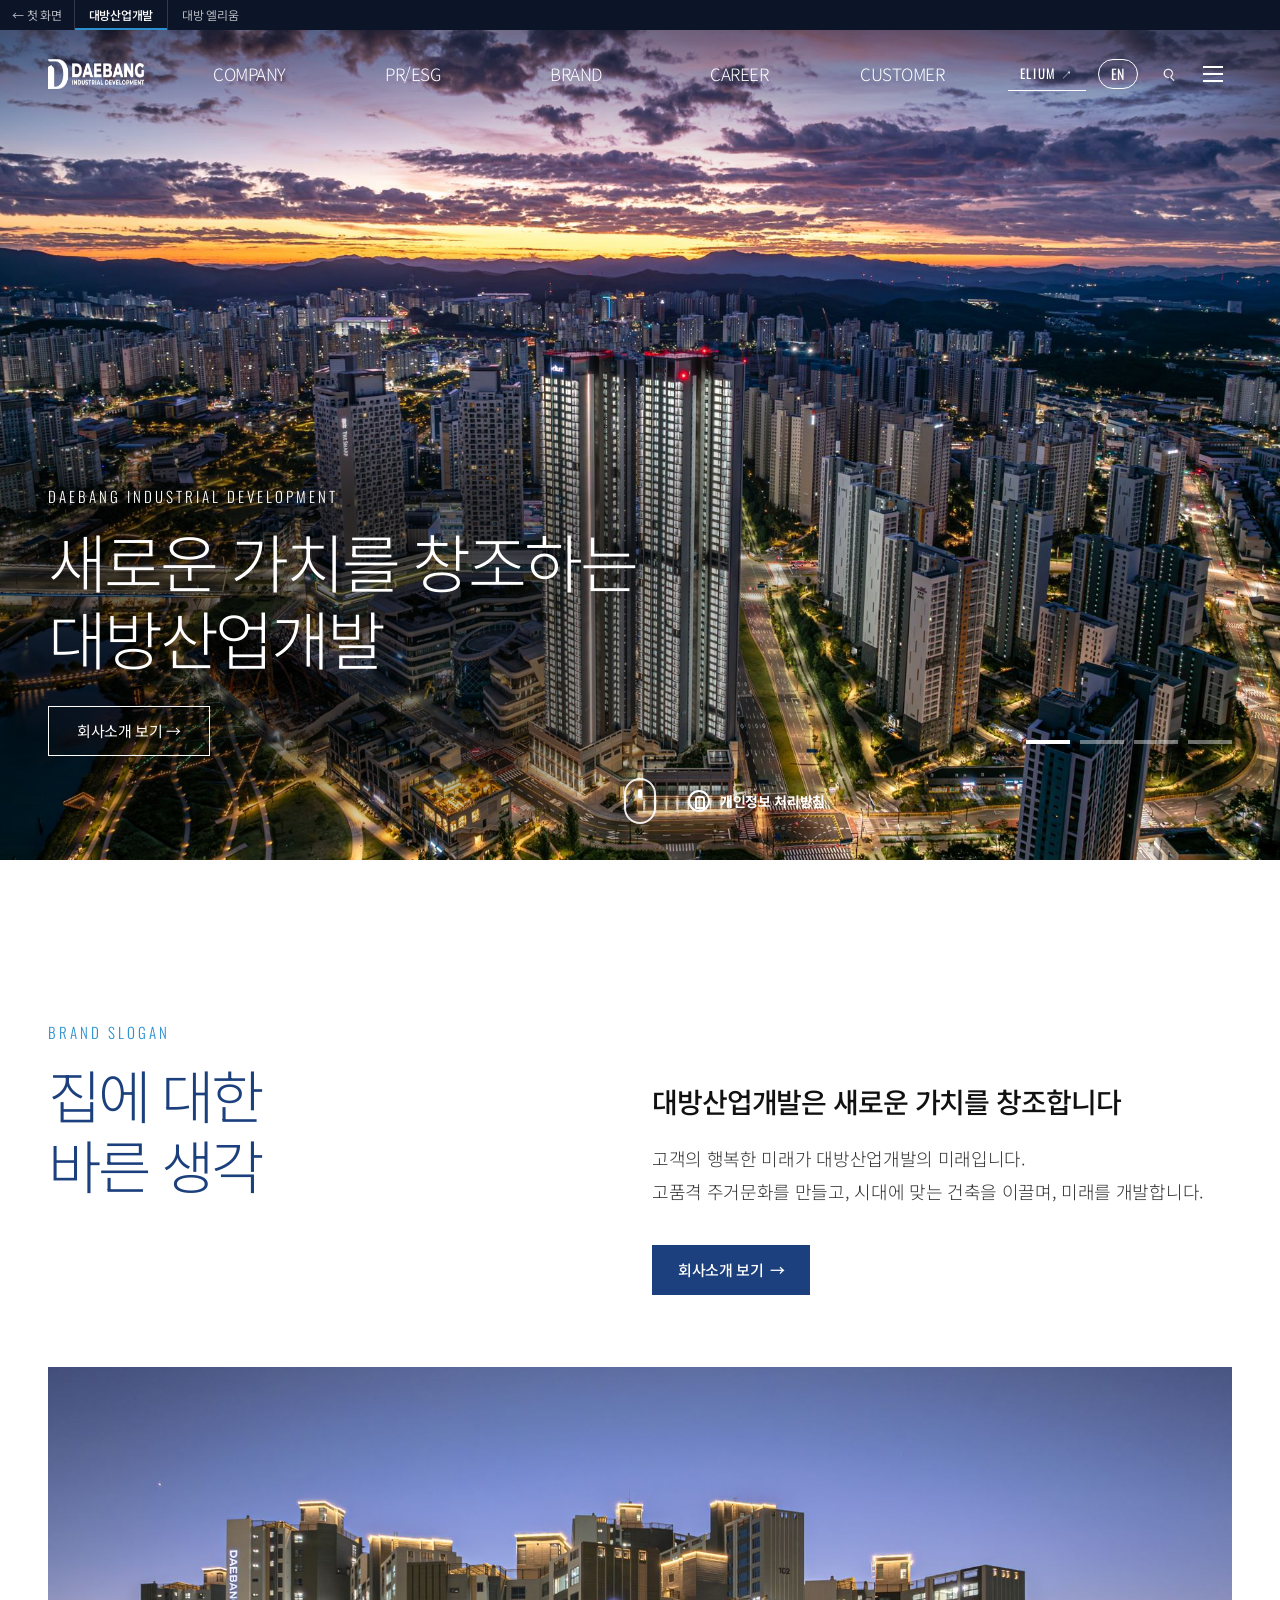
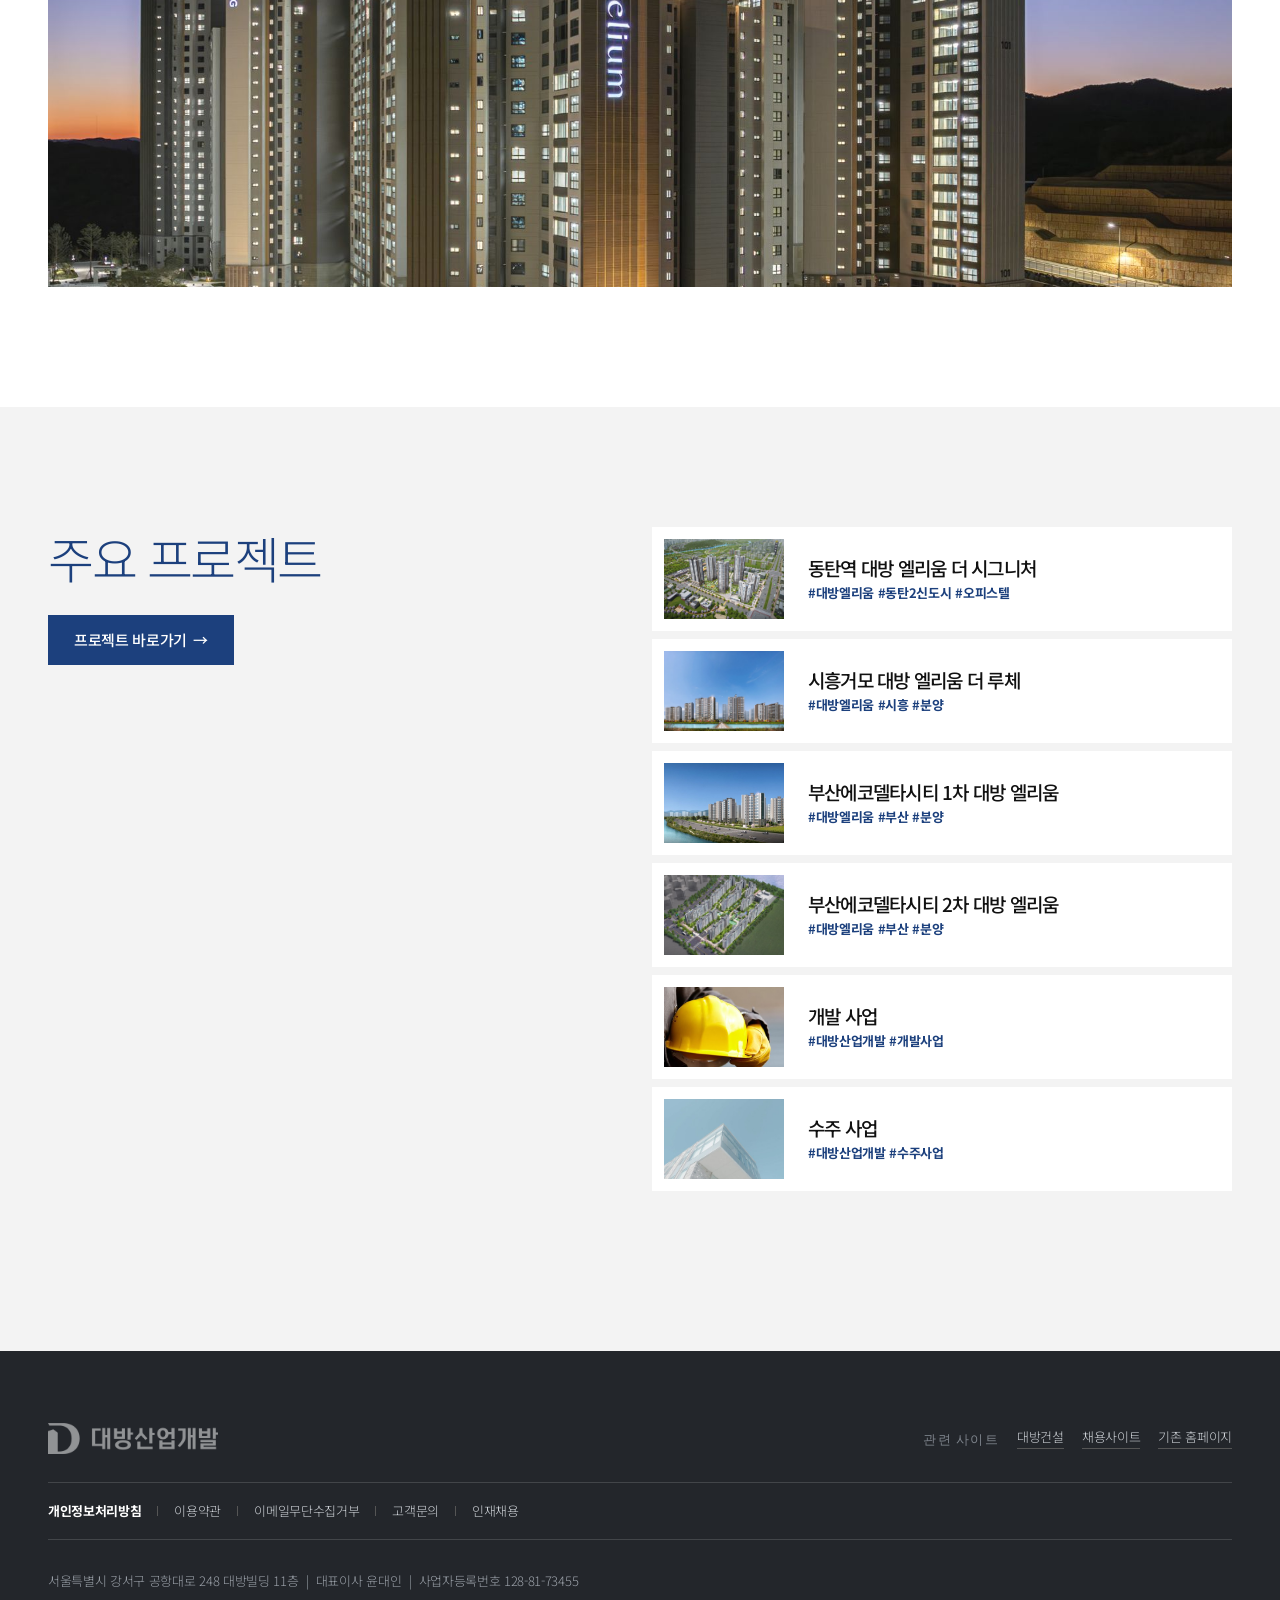
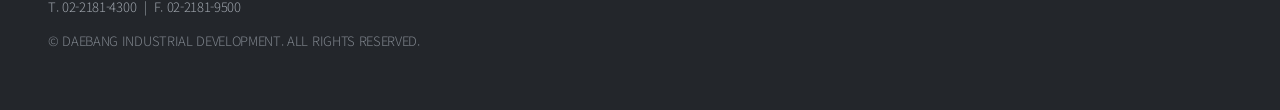
==== commit 788631a4: "메인 간결화: 브랜드 슬로건 + 프로젝트 목록만 남기고 나머지는 서브로" ====
--- a/dvp/index.html
+++ b/dvp/index.html
@@ -29,18 +29,16 @@
       </a>
       <nav class="gnb" aria-label="주 메뉴">
         <ul>
-          <li><a href="sub.html?p=company/overview">회사소개</a>
-            <div class="sub"><a href="sub.html?p=company/overview">회사개요</a><a href="sub.html?p=company/ceo">CEO 인사말</a><a href="sub.html?p=company/philosophy">경영이념</a><a href="sub.html?p=company/history_a">연혁</a><a href="sub.html?p=company/ci">CI / BI 소개</a><a href="sub.html?p=company/contact">오시는 길</a></div></li>
-          <li><a href="sub.html?p=business/calendar">사업영역</a>
-            <div class="sub"><a href="sub.html?p=business/calendar">분양 캘린더</a><a href="sub.html?p=business/sell">주택 / 분양사업</a><a href="sub.html?p=business/order">수주 사업</a><a href="sub.html?p=business/development">개발 사업</a><a href="sub.html?p=business/fnb">F&amp;B 사업</a><a href="sub.html?p=business/etc">기타 사업</a></div></li>
-          <li><a href="sub.html?p=op/quality">지속가능경영</a>
-            <div class="sub"><a href="sub.html?p=op/quality">품질경영</a><a href="sub.html?p=op/ethics">윤리경영</a><a href="sub.html?p=op/social">사회공헌</a><a href="sub.html?p=op/winwin">상생경영</a><a href="sub.html?p=op/safe">안전/보건경영</a></div></li>
-          <li><a href="sub.html?p=pr/news">홍보센터</a>
-            <div class="sub"><a href="sub.html?p=pr/news">뉴스</a><a href="sub.html?p=pr/media">언론 속 대방</a></div></li>
-          <li><a href="sub.html?p=recruit/recruit">인재채용</a>
-            <div class="sub"><a href="sub.html?p=recruit/recruit">인재상</a><a href="sub.html?p=recruit/system">인사제도</a><a href="sub.html?p=recruit/process">채용절차</a><a href="sub.html?p=recruit/apply">공고 및 지원</a></div></li>
-          <li><a href="sub.html?p=cs/guide">고객지원</a>
-            <div class="sub"><a href="sub.html?p=cs/guide">고객지원 안내</a><a href="sub.html?p=cs/faq">FAQ</a><a href="sub.html?p=cs/wish">관심고객등록</a><a href="sub.html?p=cs/customer">고객문의</a><a href="sub.html?p=cs/flaw">하자문의</a></div></li>
+          <li><a href="sub.html?p=company/about">COMPANY</a>
+            <div class="sub"><a href="sub.html?p=company/about">소개</a><a href="sub.html?p=company/ceo">CEO 인사말</a><a href="sub.html?p=company/history">연혁</a></div></li>
+          <li><a href="sub.html?p=pr/news">PR/ESG</a>
+            <div class="sub"><a href="sub.html?p=pr/news">뉴스</a><a href="sub.html?p=pr/esg">ESG 경영</a></div></li>
+          <li><a href="sub.html?p=brand/story">BRAND</a>
+            <div class="sub"><a href="sub.html?p=brand/story">브랜드 스토리</a><a href="sub.html?p=brand/projects">프로젝트</a><a href="sub.html?p=brand/daebang">대방 [ ]장</a><a href="sub.html?p=brand/ci">BI/CI</a></div></li>
+          <li><a href="sub.html?p=career/jobs">CAREER</a>
+            <div class="sub"><a href="sub.html?p=career/jobs">채용공고</a><a href="sub.html?p=career/benefits">복리후생</a></div></li>
+          <li><a href="sub.html?p=cs/faq">CUSTOMER</a>
+            <div class="sub"><a href="sub.html?p=cs/faq">FAQ</a><a href="sub.html?p=cs/as">A/S 문의</a></div></li>
         </ul>
       </nav>
       <div class="util">
@@ -57,12 +55,11 @@
 <div class="full" id="full" aria-hidden="true">
   <button class="full-x" id="fullX" aria-label="닫기"></button>
   <div class="full-in">
-    <dl><dt>회사소개</dt><dd><a href="sub.html?p=company/overview">회사개요</a><a href="sub.html?p=company/ceo">CEO 인사말</a><a href="sub.html?p=company/philosophy">경영이념</a><a href="sub.html?p=company/history_a">연혁</a><a href="sub.html?p=company/ci">CI / BI 소개</a><a href="sub.html?p=company/contact">오시는 길</a></dd></dl>
-    <dl><dt>사업영역</dt><dd><a href="sub.html?p=business/calendar">분양 캘린더</a><a href="sub.html?p=business/sell">주택 / 분양사업</a><a href="sub.html?p=business/order">수주 사업</a><a href="sub.html?p=business/development">개발 사업</a><a href="sub.html?p=business/fnb">F&amp;B 사업</a><a href="sub.html?p=business/etc">기타 사업</a></dd></dl>
-    <dl><dt>지속가능경영</dt><dd><a href="sub.html?p=op/quality">품질경영</a><a href="sub.html?p=op/ethics">윤리경영</a><a href="sub.html?p=op/social">사회공헌</a><a href="sub.html?p=op/winwin">상생경영</a><a href="sub.html?p=op/safe">안전/보건경영</a></dd></dl>
-    <dl><dt>홍보센터</dt><dd><a href="sub.html?p=pr/news">뉴스</a><a href="sub.html?p=pr/media">언론 속 대방</a></dd></dl>
-    <dl><dt>인재채용</dt><dd><a href="sub.html?p=recruit/recruit">인재상</a><a href="sub.html?p=recruit/system">인사제도</a><a href="sub.html?p=recruit/process">채용절차</a><a href="sub.html?p=recruit/apply">공고 및 지원</a></dd></dl>
-    <dl><dt>고객지원</dt><dd><a href="sub.html?p=cs/guide">고객지원 안내</a><a href="sub.html?p=cs/faq">FAQ</a><a href="sub.html?p=cs/wish">관심고객등록</a><a href="sub.html?p=cs/customer">고객문의</a><a href="sub.html?p=cs/flaw">하자문의</a></dd></dl>
+    <dl><dt>COMPANY</dt><dd><a href="sub.html?p=company/about">소개</a><a href="sub.html?p=company/ceo">CEO 인사말</a><a href="sub.html?p=company/history">연혁</a></dd></dl>
+    <dl><dt>PR/ESG</dt><dd><a href="sub.html?p=pr/news">뉴스</a><a href="sub.html?p=pr/esg">ESG 경영</a></dd></dl>
+    <dl><dt>BRAND</dt><dd><a href="sub.html?p=brand/story">브랜드 스토리</a><a href="sub.html?p=brand/projects">프로젝트</a><a href="sub.html?p=brand/daebang">대방 [ ]장</a><a href="sub.html?p=brand/ci">BI/CI</a></dd></dl>
+    <dl><dt>CAREER</dt><dd><a href="sub.html?p=career/jobs">채용공고</a><a href="sub.html?p=career/benefits">복리후생</a></dd></dl>
+    <dl><dt>CUSTOMER</dt><dd><a href="sub.html?p=cs/faq">FAQ</a><a href="sub.html?p=cs/as">A/S 문의</a></dd></dl>
   </div>
 </div>
 
@@ -71,10 +68,10 @@
 <!-- VISUAL -->
 <div class="main-visual" id="visual">
   <div class="slides">
-    <div class="slide on" style="background-image:url(assets/ph/a2.jpg)"><div class="cap"><p class="k">DAEBANG INDUSTRIAL DEVELOPMENT</p><h2 data-en="Creating new value,<br>building happier lives">새로운 가치를 창조하는<br>대방산업개발</h2><a href="sub.html?p=company/overview" data-en="About us">회사소개 보기</a></div></div>
+    <div class="slide on" style="background-image:url(assets/ph/a2.jpg)"><div class="cap"><p class="k">DAEBANG INDUSTRIAL DEVELOPMENT</p><h2 data-en="Creating new value,<br>building happier lives">새로운 가치를 창조하는<br>대방산업개발</h2><a href="sub.html?p=company/about" data-en="About us">회사소개 보기</a></div></div>
     <div class="slide" style="background-image:url(assets/ph/a3.jpg);background-position:50% 22%"><div class="cap"><p class="k">ELIUM · DMCITY</p><h2 data-en="Your Own Elysium,<br>Daebang Elium">Your Own Elysium,<br>대방 엘리움</h2><a href="../elium/" data-en="Visit Elium site">엘리움 사이트 가기</a></div></div>
-    <div class="slide" style="background-image:url(assets/ph/a5.jpg);background-position:50% 35%"><div class="cap"><p class="k">HOUSING · SALES</p><h2 data-en="Homes that elevate<br>everyday life">일상의 품격을 높이는<br>주거 공간</h2><a href="sub.html?p=business/sell" data-en="View housing projects">분양 사업 보기</a></div></div>
-    <div class="slide" style="background-image:url(assets/ph/a6.jpg);background-position:50% 62%"><div class="cap"><p class="k">DEVELOPER</p><h2 data-en="From land to living,<br>one developer">택지에서 입주까지<br>종합 부동산 디벨로퍼</h2><a href="sub.html?p=business/development" data-en="View development">개발사업 보기</a></div></div>
+    <div class="slide" style="background-image:url(assets/ph/a5.jpg);background-position:50% 35%"><div class="cap"><p class="k">HOUSING · SALES</p><h2 data-en="Homes that elevate<br>everyday life">일상의 품격을 높이는<br>주거 공간</h2><a href="sub.html?p=brand/projects#s-business-sell" data-en="View housing projects">분양 사업 보기</a></div></div>
+    <div class="slide" style="background-image:url(assets/ph/a6.jpg);background-position:50% 62%"><div class="cap"><p class="k">DEVELOPER</p><h2 data-en="From land to living,<br>one developer">택지에서 입주까지<br>종합 부동산 디벨로퍼</h2><a href="sub.html?p=brand/projects#s-business-development" data-en="View development">개발사업 보기</a></div></div>
       </div>
   <div class="vdots" id="vdots"><button class="on" aria-label="1"></button><button aria-label="2"></button><button aria-label="3"></button><button aria-label="4"></button></div>
   <span class="scroll" aria-hidden="true"><i></i></span>
@@ -83,120 +80,26 @@
 
 <div class="content-box">
 
-<!-- SECTION 1 -->
-<section class="sec1">
+<!-- BRAND SLOGAN -->
+<section class="m-brand">
   <div class="row-warp">
-    <h1 class="reveal" data-en="Daebang Industrial Development creates new value">대방산업개발은 새로운 가치를 창조합니다</h1>
-    <p class="reveal" data-en="Our customers’ happy future is our future. We build premium living culture, lead architecture for the times, and develop tomorrow.">고객의 행복한 미래가 대방산업개발의 미래입니다.<br class="m-none"> 고품격 주거문화를 만들고, 시대에 맞는 건축을 이끌며, 미래를 개발합니다.</p>
-    <div class="count-warp reveal">
-      <dl>
-        <dt><span>설립<br>2002년부터<br>현재까지</span>
-          <svg class="count-icon" viewBox="0 0 127 100"><g class="l"><rect x="38" y="44" width="30" height="50"/><rect x="72" y="22" width="34" height="72"/><path d="M30 94h86M46 54h14M46 64h14M46 74h14M80 32h18M80 42h18M80 52h18M80 62h18M80 72h18"/></g><g class="p"><path d="M20 18h22v16H20z"/><path d="M20 24h22M26 14v6M36 14v6"/></g></svg></dt>
-        <dd><strong data-to="24">0</strong><span>주년</span></dd>
-      </dl>
-      <dl>
-        <dt><span>사업<br>영역</span>
-          <svg class="count-icon" viewBox="0 0 127 100"><g class="l"><rect x="30" y="18" width="30" height="30"/><rect x="66" y="18" width="30" height="30"/><rect x="30" y="54" width="30" height="30"/><rect x="66" y="54" width="30" height="30"/></g><g class="p"><path d="M38 30h14M38 38h14M74 30h14M74 38h14M38 66h14M74 66h14M74 74h14"/><circle cx="45" cy="72" r="5"/></g></svg></dt>
-        <dd><strong data-to="5">0</strong><span>개</span></dd>
-      </dl>
-      <dl>
-        <dt><span>대표<br>브랜드</span>
-          <svg class="count-icon" viewBox="0 0 127 100"><g class="l"><path d="M50 94V40l14-12 14 12v54M30 94h66"/><path d="M78 94V54l12-10 12 10v40"/></g><g class="p"><path d="M64 8l3 7 8 1-6 5 2 8-7-4-7 4 2-8-6-5 8-1z"/><path d="M58 52h12M58 62h12M58 72h12M84 64h12M84 74h12"/></g></svg></dt>
-        <dd><strong data-to="2">0</strong><span>개</span></dd>
-      </dl>
-      <dl>
-        <dt><span>분양<br>정보<br>단지</span>
-          <svg class="count-icon" viewBox="0 0 127 100"><g class="l"><path d="M24 30l24-8 26 10 28-10v52l-28 10-26-10-24 8z"/><path d="M48 22v52M74 32v52"/></g><g class="p"><path d="M62 12c-8 0-14 6-14 13 0 10 14 26 14 26s14-16 14-26c0-7-6-13-14-13z"/><circle cx="62" cy="25" r="5"/></g></svg></dt>
-        <dd><strong data-to="4">0</strong><span>개</span></dd>
-      </dl>
-    </div>
+    <div class="m-brand-h reveal"><p class="k">BRAND SLOGAN</p><h1 data-en="The right idea<br>of home">집에 대한<br>바른 생각</h1></div>
+    <div class="m-brand-t reveal"><p class="lead" data-en="Daebang Industrial Development creates new value">대방산업개발은 새로운 가치를 창조합니다</p><p data-en="Our customers’ happy future is our future. We build premium living culture, lead architecture for the times, and develop tomorrow.">고객의 행복한 미래가 대방산업개발의 미래입니다.<br class="m-none"> 고품격 주거문화를 만들고, 시대에 맞는 건축을 이끌며, 미래를 개발합니다.</p><a class="m-btn" href="sub.html?p=company/about" data-en="About us">회사소개 보기</a></div>
+    <figure class="m-brand-img reveal"><img src="assets/ph/a3.jpg" alt="" loading="lazy"></figure>
   </div>
 </section>
 
-<!-- SECTION 2: NEWS -->
-<section class="sec2" id="news">
+<!-- PROJECTS -->
+<section class="m-proj" id="projects">
   <div class="row-warp">
-    <div class="sec-head reveal"><h1 data-en="Press Releases">보도자료</h1><a class="more" href="sub.html?p=pr/news">+ more</a></div>
-    <ul class="news-cards reveal">
-      <li><a href="https://www.db-dvp.co.kr/pr/news-detail/586?type=all" target="_blank" rel="noopener"><figure><img src="assets/ph/n1.jpg" alt="" loading="lazy"></figure><span class="date">2026.10.20</span><strong>대방산업개발, '2026 마인드런 페스티벌' 공식 협찬</strong></a></li>
-      <li><a href="https://www.db-dvp.co.kr/pr/news-detail/585?type=all" target="_blank" rel="noopener"><figure><img src="assets/ph/n2.jpg" alt="" loading="lazy"></figure><span class="date">2026.10.16</span><strong>대방산업개발, '아이스버그골프·서울신문 오픈' 협찬</strong></a></li>
-      <li><a href="https://www.db-dvp.co.kr/pr/news-detail/579?type=all" target="_blank" rel="noopener"><figure><img src="assets/ph/n3.jpg" alt="" loading="lazy"></figure><span class="date">2026.10.14</span><strong>대방산업개발 강명식 차장, 산업재해예방 국무총리 표창</strong></a></li>
-      <li><a href="https://www.db-dvp.co.kr/pr/news-detail/571?type=all" target="_blank" rel="noopener"><figure><img src="assets/ph/a7.jpg" alt="" loading="lazy"></figure><span class="date">2026.03.17</span><strong>대방산업개발, '올해의 조경 명작' 〈향기 향〉상 수상</strong></a></li>
-    </ul>
-  </div>
-</section>
-
-<!-- SECTION 3: BUSINESS -->
-<section class="sec3p" id="business">
-  <div class="row-warp"><div class="sec-head reveal"><h1 data-en="Business Areas">사업영역</h1><a class="more" href="sub.html?p=business/sell">+ more</a></div></div>
-  <ul class="panels reveal">
-    <li style="background-image:url(assets/ph/a3.jpg);background-position:50% 22%"><a href="sub.html?p=business/sell"><em>HOUSING</em><b data-en="Housing · Sales">주택 · 분양</b><span data-en="Premium residences under the Elium brand">‘대방엘리움’ 브랜드의 고품격 주거문화</span></a></li>
-    <li style="background-image:url(assets/ph/c4.jpg)"><a href="sub.html?p=business/order"><em>ORDER</em><b data-en="Contracting">수주</b><span data-en="Offices, factories and more">오피스텔·아파트형 공장 등 복합 공간 시공</span></a></li>
-    <li style="background-image:url(assets/ph/dev.jpg)"><a href="sub.html?p=business/development"><em>DEVELOPMENT</em><b data-en="Development">개발</b><span data-en="From land purchase to after-service">택지 매입부터 사후관리까지 전 과정</span></a></li>
-    <li style="background-image:url(assets/ph/f1.jpg)"><a href="sub.html?p=business/fnb"><em>F&amp;B</em><b>F&amp;B</b><span data-en="Coffee &amp; Bakery, DAE BANG [ ] JANG">커피 &amp; 베이커리 ‘대방[ ]장’</span></a></li>
-    <li style="background-image:url(assets/ph/c1.jpg)"><a href="sub.html?p=business/etc"><em>ETC</em><b data-en="Others">기타</b><span data-en="Scaffolding rental, leasing">가설재 임대 · 임대사업</span></a></li>
-  </ul>
-</section>
-
-<!-- SECTION 4: PROJECTS -->
-<section class="sec4" id="projects">
-  <div class="row-warp">
-    <div class="sec-head reveal"><h1 data-en="Major Projects">주요 프로젝트</h1></div>
-    <div class="masonry">
-      <div class="col">
-        <a class="item reveal" href="sub.html?p=business/sell"><figure class="r-3-2"><img src="assets/img/p2.jpg" alt="" loading="lazy"></figure>
-          <h3>동탄역 대방 엘리움 더 시그니처</h3><p>동탄2신도시 동탄역 인근 주거용 오피스텔로, 대방 엘리움 브랜드를 적용했습니다.</p><span class="tag">#대방엘리움 #동탄2신도시 #오피스텔</span></a>
-        <a class="item reveal" href="sub.html?p=business/development"><figure class="r-3-4"><img src="assets/img/b2.jpg" alt="" loading="lazy"></figure>
-          <h3>개발 사업</h3><p>미래를 개발한다는 사명감으로 토지 확보부터 분양 후 관리까지 책임집니다.</p><span class="tag">#대방산업개발 #개발사업</span></a>
-      </div>
-      <div class="col">
-        <a class="item reveal" href="sub.html?p=business/sell"><figure class="r-4-3"><img src="assets/img/p3.jpg" alt="" loading="lazy"></figure>
-          <h3>시흥거모 대방 엘리움 더 루체</h3><p>시흥거모 S-2BL, B-2BL 1·2차 단지로, 고품격 주거문화를 담았습니다.</p><span class="tag">#대방엘리움 #시흥 #분양</span></a>
-        <a class="item reveal" href="sub.html?p=business/sell"><figure class="r-1-1"><img src="assets/img/p1.jpg" alt="" loading="lazy"></figure>
-          <h3>부산에코델타시티 2차 대방 엘리움</h3><p>부산 에코델타시티 29BL 단지로, 대방 엘리움 브랜드의 주거 공간을 선보입니다.</p><span class="tag">#대방엘리움 #부산 #분양</span></a>
-      </div>
-      <div class="col">
-        <a class="item reveal" href="sub.html?p=business/sell"><figure class="r-1-1"><img src="assets/img/p4.jpg" alt="" loading="lazy"></figure>
-          <h3>부산에코델타시티 1차 대방 엘리움</h3><p>부산 에코델타시티 31BL 단지로, 입주민의 일상을 먼저 생각했습니다.</p><span class="tag">#대방엘리움 #부산 #분양</span></a>
-        <a class="item reveal" href="sub.html?p=business/order"><figure class="r-3-2"><img src="assets/img/b1.jpg" alt="" loading="lazy"></figure>
-          <h3>수주 사업</h3><p>시대에 맞는 건축혁명을 이끌며 오피스텔, 아파트형 공장 등을 수주합니다.</p><span class="tag">#대방산업개발 #수주사업</span></a>
-      </div>
-    </div>
-  </div>
-</section>
-
-
-<!-- GALLERY -->
-<section class="gal">
-  <div class="row-warp"><div class="sec-head reveal"><h1 data-en="Gallery">갤러리</h1><a class="more" href="sub.html?p=business/sell">+ more</a></div></div>
-  <div class="marq"><div class="track">
-<img src="assets/ph/a5.jpg" alt="" loading="lazy"><img src="assets/ph/g1.jpg" alt="" loading="lazy"><img src="assets/ph/a6.jpg" alt="" loading="lazy"><img src="assets/ph/a2.jpg" alt="" loading="lazy"><img src="assets/ph/u4.jpg" alt="" loading="lazy"><img src="assets/ph/g5.jpg" alt="" loading="lazy"><img src="assets/ph/a7.jpg" alt="" loading="lazy"><img src="assets/ph/g2.jpg" alt="" loading="lazy"><img src="assets/ph/a3.jpg" alt="" loading="lazy"><img src="assets/ph/g6.jpg" alt="" loading="lazy"><img src="assets/ph/g4.jpg" alt="" loading="lazy"><img src="assets/ph/a2.jpg" alt="" loading="lazy"><img src="assets/ph/g7.jpg" alt="" loading="lazy"><img src="assets/ph/g8.jpg" alt="" loading="lazy">
-  </div></div>
-</section>
-
-<!-- PHILOSOPHY -->
-<section class="phil" style="background-image:url(assets/ph/u5.jpg)">
-  <div class="row-warp reveal">
-    <p class="k">PHILOSOPHY</p>
-    <h1 data-en="Honesty · Unity · Originality">정직성실 · 일심화합 · 창의개발</h1>
-    <ul>
-      <li><b>HONESTY &amp; INTEGRITY</b><span data-en="We keep our promises to customers, society and employees as dearly as life itself.">고객·사회·직원과의 약속을 생명처럼 소중히</span></li>
-      <li><b>UNITY &amp; HARMONY</b><span data-en="Every member works toward one goal: customer satisfaction.">모든 구성원이 고객만족이라는 하나의 목표로</span></li>
-      <li><b>ORIGINALITY &amp; DEVELOPMENT</b><span data-en="Creative technology and new-tech education build competitiveness.">창의적 기술력으로 경쟁력을 높입니다</span></li>
-    </ul>
-    <a class="go" href="sub.html?p=company/philosophy" data-en="Read more">경영이념 보기</a>
-  </div>
-</section>
-
-<!-- SECTION 5: BANNER -->
-<section class="sec5">
-  <div class="bg" style="background-image:url(assets/ph/a3.jpg);background-position:50% 22%"></div>
-  <div class="row-warp">
-    <h1 class="reveal" data-en="The right idea of home —<br>new value from Daebang">집에 대한 바른 생각,<br>대방산업개발이 새로운 가치를 만듭니다</h1>
-    <ul class="main-down reveal">
-      <li><a href="sub.html?p=company/ci"><i><svg viewBox="0 0 50 50"><rect x="9" y="6" width="26" height="36"/><path d="M15 15h14M15 22h14M15 29h8M38 30v14M31 37h14"/></svg></i><div><p>CI / BI 소개</p><span>바로가기</span></div></a></li>
-      <li><a href="sub.html?p=business/calendar"><i><svg viewBox="0 0 50 50"><rect x="7" y="11" width="36" height="31"/><path d="M7 20h36M16 6v10M34 6v10M15 28h6M15 35h6M25 28h6M25 35h6"/></svg></i><div><p>분양 캘린더</p><span>바로가기</span></div></a></li>
-      <li><a href="https://daebang.recruiter.co.kr" target="_blank" rel="noopener"><i><svg viewBox="0 0 50 50"><circle cx="25" cy="16" r="8"/><path d="M9 43c1-10 8-15 16-15s15 5 16 15"/></svg></i><div><p>채용 공고</p><span>바로가기</span></div></a></li>
+    <div class="m-proj-h reveal"><h1 data-en="Stories Behind<br>Our Projects">주요 프로젝트</h1><a class="m-btn" href="sub.html?p=brand/projects" data-en="View projects">프로젝트 바로가기</a></div>
+    <ul class="m-proj-list reveal">
+      <li><a href="sub.html?p=brand/projects#s-business-sell"><img src="assets/img/p2.jpg" alt="" loading="lazy"><b data-en="Dongtan Station Daebang Elium The Signature">동탄역 대방 엘리움 더 시그니처</b><span>#대방엘리움 #동탄2신도시 #오피스텔</span></a></li>
+      <li><a href="sub.html?p=brand/projects#s-business-sell"><img src="assets/img/p3.jpg" alt="" loading="lazy"><b data-en="Siheung Geomo Daebang Elium The Luce">시흥거모 대방 엘리움 더 루체</b><span>#대방엘리움 #시흥 #분양</span></a></li>
+      <li><a href="sub.html?p=brand/projects#s-business-sell"><img src="assets/img/p4.jpg" alt="" loading="lazy"><b data-en="Busan Eco Delta City Phase 1 Daebang Elium">부산에코델타시티 1차 대방 엘리움</b><span>#대방엘리움 #부산 #분양</span></a></li>
+      <li><a href="sub.html?p=brand/projects#s-business-sell"><img src="assets/img/p1.jpg" alt="" loading="lazy"><b data-en="Busan Eco Delta City Phase 2 Daebang Elium">부산에코델타시티 2차 대방 엘리움</b><span>#대방엘리움 #부산 #분양</span></a></li>
+      <li><a href="sub.html?p=brand/projects#s-business-development"><img src="assets/img/b2.jpg" alt="" loading="lazy"><b data-en="Development">개발 사업</b><span>#대방산업개발 #개발사업</span></a></li>
+      <li><a href="sub.html?p=brand/projects#s-business-order"><img src="assets/img/b1.jpg" alt="" loading="lazy"><b data-en="Contracting">수주 사업</b><span>#대방산업개발 #수주사업</span></a></li>
     </ul>
   </div>
 </section>
@@ -211,8 +114,8 @@
       <li><a href="https://www.db-dvp.co.kr/"><b>개인정보처리방침</b></a></li>
       <li><a href="https://www.db-dvp.co.kr/">이용약관</a></li>
       <li><a href="https://www.db-dvp.co.kr/">이메일무단수집거부</a></li>
-      <li><a href="sub.html?p=cs/customer">고객문의</a></li>
-      <li><a href="sub.html?p=recruit/apply">인재채용</a></li>
+      <li><a href="sub.html?p=cs/as">고객문의</a></li>
+      <li><a href="sub.html?p=career/jobs">인재채용</a></li>
     </ul>
     <div class="fam"><span data-en="FAMILY SITE">관련 사이트</span>
         <a href="https://www.dbcons.co.kr/" target="_blank" rel="noopener" data-en="Daebang E&amp;C">대방건설</a>
@@ -233,6 +136,7 @@
 
 <script src="js/pages.js"></script>
 <script src="js/pages_en.js"></script>
+<script src="js/ia.js"></script>
 <script src="js/i18n.js"></script>
 <script src="js/main.js"></script>
 <script src="js/search.js"></script>
--- a/dvp/css/layout.css
+++ b/dvp/css/layout.css
@@ -136,3 +136,70 @@
   .sub-visual .crumb{display:none}
   .sub-body .blk{padding:48px 0}
 }
+
+/* =========================================================
+   메인 간결화 (아티팩트 메인 구성: 비주얼 → 브랜드 슬로건 + 큰 사진 → 프로젝트 목록 → 푸터)
+   ========================================================= */
+.m-btn{display:inline-flex;align-items:center;min-height:50px;padding:0 26px;background:var(--navy);color:#fff;font-size:15px;font-weight:500;transition:background .2s}
+.m-btn::after{content:" →";margin-left:6px}
+.m-btn:hover{background:var(--navy-d)}
+.m-brand{padding:160px 0 120px}
+.m-brand .row-warp{display:grid;grid-template-columns:repeat(12,minmax(0,1fr));column-gap:24px;row-gap:72px;align-items:start}
+.m-brand-h{grid-column:1/span 5}
+.m-brand .k,.m-proj .k{font-family:Oswald,sans-serif;font-weight:300;font-size:15px;letter-spacing:.2em;color:var(--sky)}
+.m-brand-h h1{margin-top:16px;font-size:58px;font-weight:300;line-height:1.2;letter-spacing:-.05em;color:var(--navy)}
+.m-brand-t{grid-column:7/span 6;padding-top:40px}
+.m-brand-t .lead{font-size:28px;font-weight:500;line-height:1.5;letter-spacing:-.04em;color:#111}
+.m-brand-t p{margin-top:20px;font-size:18px;line-height:1.85;font-weight:300;color:var(--ink)}
+.m-brand-t .m-btn{margin-top:36px}
+.m-brand-img{grid-column:1/-1;height:520px;overflow:hidden;background:var(--bg)}
+.m-brand-img img{width:100%;height:100%;object-fit:cover;object-position:50% 22%}
+.m-proj{padding:120px 0 160px;background:var(--bg)}
+.m-proj .row-warp{display:grid;grid-template-columns:repeat(12,minmax(0,1fr));column-gap:24px;align-items:start}
+.m-proj-h{grid-column:1/span 5;position:sticky;top:calc(var(--hd) + 40px)}
+.m-proj-h h1{font-size:50px;font-weight:300;line-height:1.2;letter-spacing:-.05em;color:var(--navy);margin-bottom:28px}
+.m-proj-list{grid-column:7/span 6;display:flex;flex-direction:column;gap:8px}
+.m-proj-list a{display:grid;grid-template-columns:120px minmax(0,1fr);grid-template-rows:auto auto;column-gap:24px;align-items:center;padding:12px;background:#fff;transition:box-shadow .3s}
+.m-proj-list a:hover{box-shadow:0 10px 24px rgba(18,40,90,.12)}
+.m-proj-list img{grid-row:1/span 2;width:120px;height:80px;object-fit:cover}
+.m-proj-list b{align-self:end;font-size:19px;font-weight:500;letter-spacing:-.04em;color:#111}
+.m-proj-list span{align-self:start;font-size:13px;font-weight:700;color:var(--navy)}
+.m-proj-list a:hover b{color:var(--navy)}
+
+/* =========================================================
+   합쳐진 서브 페이지: 페이지 안 목차 + 구획 제목 + 숫자
+   ========================================================= */
+.pnav{display:flex;flex-wrap:wrap;gap:8px;padding:40px 0 0}
+.pnav a{display:inline-flex;align-items:center;min-height:40px;padding:0 18px;border:1px solid #d5dbe6;border-radius:20px;font-size:14px;font-weight:400;color:#444;transition:border-color .2s,color .2s}
+.pnav a:hover{border-color:var(--navy);color:var(--navy)}
+.part-h{display:flex;align-items:baseline;gap:18px;margin-top:80px;padding-bottom:20px;border-bottom:2px solid var(--navy);scroll-margin-top:calc(var(--hd) + 20px)}
+.part-h span{font-family:Oswald,sans-serif;font-weight:300;font-size:22px;color:var(--sky)}
+.part-h h2{font-size:32px;font-weight:400;letter-spacing:-.05em;color:var(--navy)}
+.part-h + .blk{border-top:0}
+.stats{display:grid;grid-template-columns:repeat(4,minmax(0,1fr));gap:24px}
+.stats div{padding-top:24px;border-top:1px solid var(--navy)}
+.stats dt{font-size:14px;font-weight:700;color:var(--navy)}
+.stats dd{margin-top:28px;display:flex;align-items:flex-end;gap:4px}
+.stats strong{font-family:Oswald,"Noto Sans KR",sans-serif;font-size:55px;line-height:1;font-weight:300;color:var(--ink)}
+.stats dd span{font-size:15px;font-weight:700;color:var(--gray)}
+[id^="s-"]{scroll-margin-top:calc(var(--hd) + 20px)}
+
+@media(max-width:1000px){
+  .m-brand-h,.m-brand-t,.m-proj-h,.m-proj-list{grid-column:1/-1}
+  .m-brand .row-warp{row-gap:32px}
+  .m-brand-t{padding-top:0}
+  .m-proj-h{position:static;margin-bottom:40px}
+  .stats{grid-template-columns:repeat(2,minmax(0,1fr))}
+}
+@media(max-width:760px){
+  .m-brand{padding:72px 0}
+  .m-brand-h h1{font-size:38px}
+  .m-brand-t .lead{font-size:22px}
+  .m-brand-img{height:260px}
+  .m-proj{padding:72px 0}
+  .m-proj-h h1{font-size:34px}
+  .m-proj-list a{grid-template-columns:88px minmax(0,1fr);column-gap:14px}
+  .m-proj-list img{width:88px;height:64px}
+  .m-proj-list b{font-size:16px}
+  .part-h{margin-top:56px}.part-h h2{font-size:24px}
+}
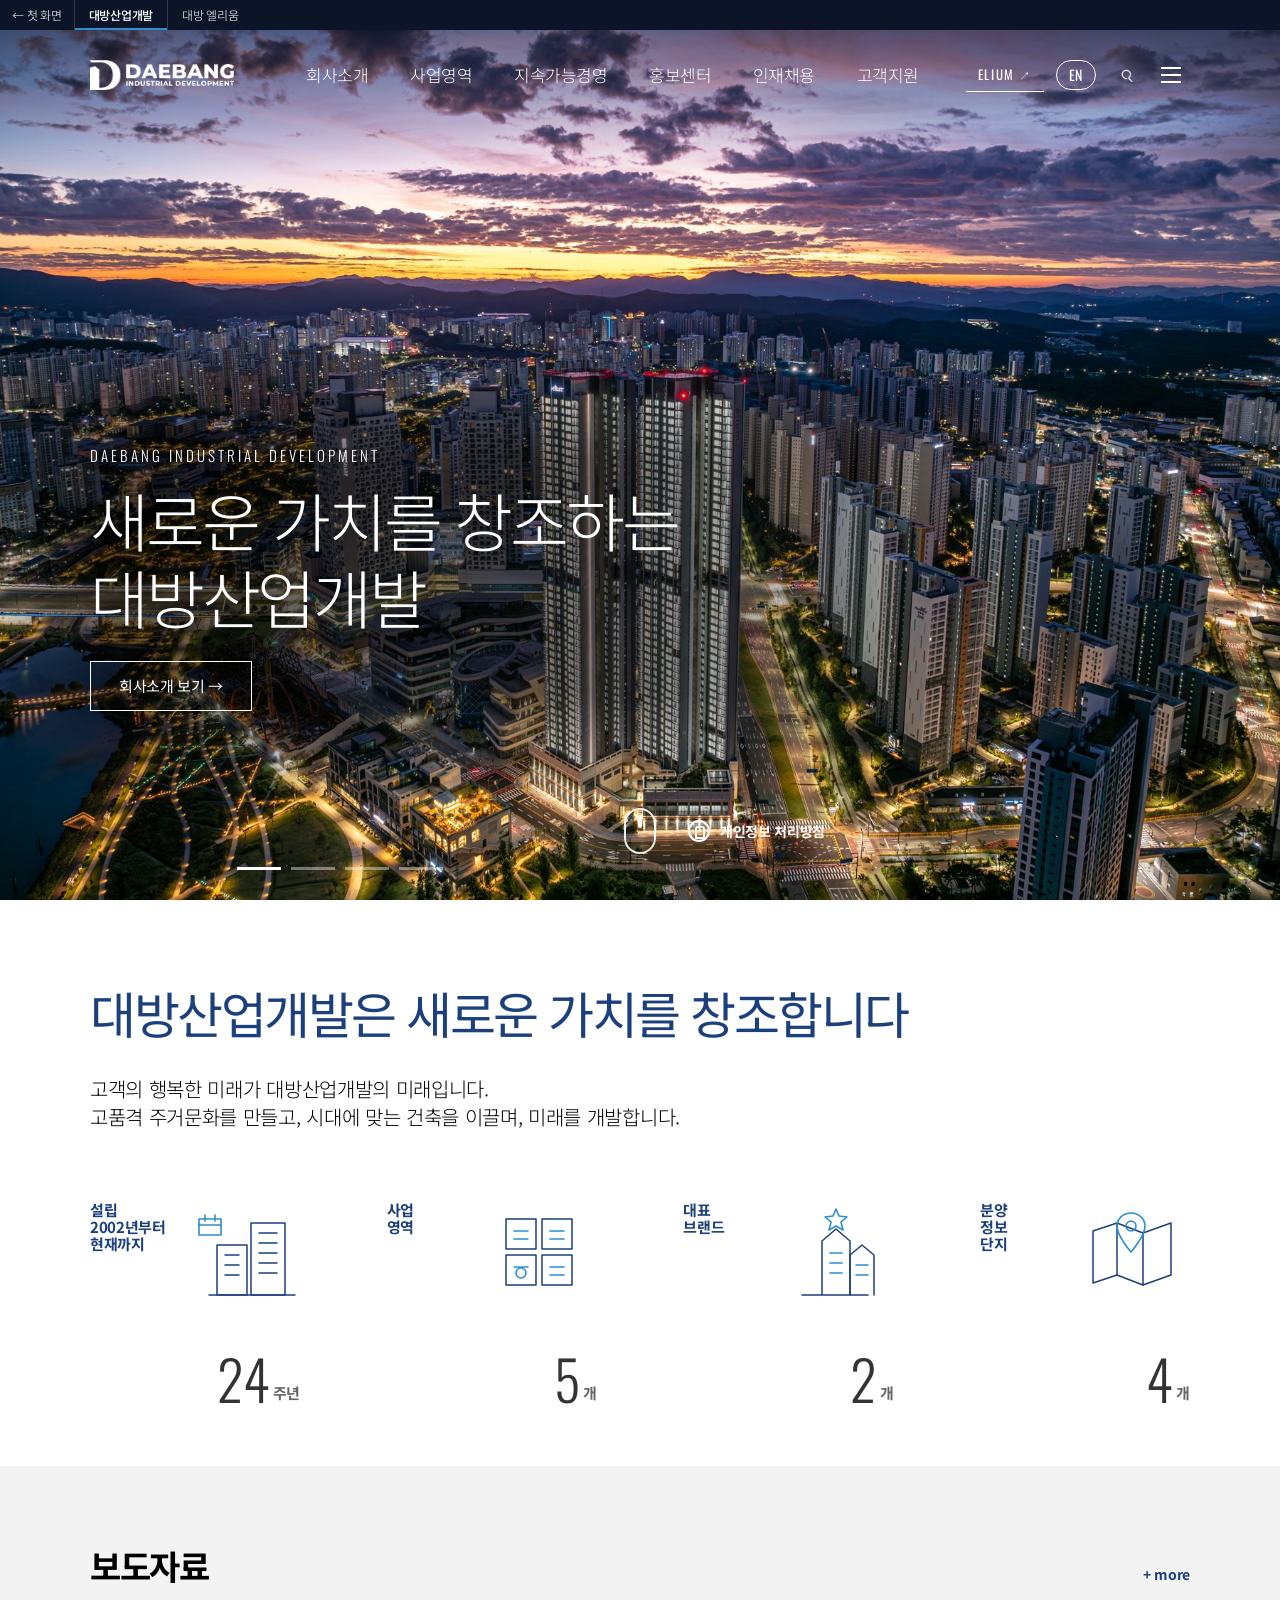
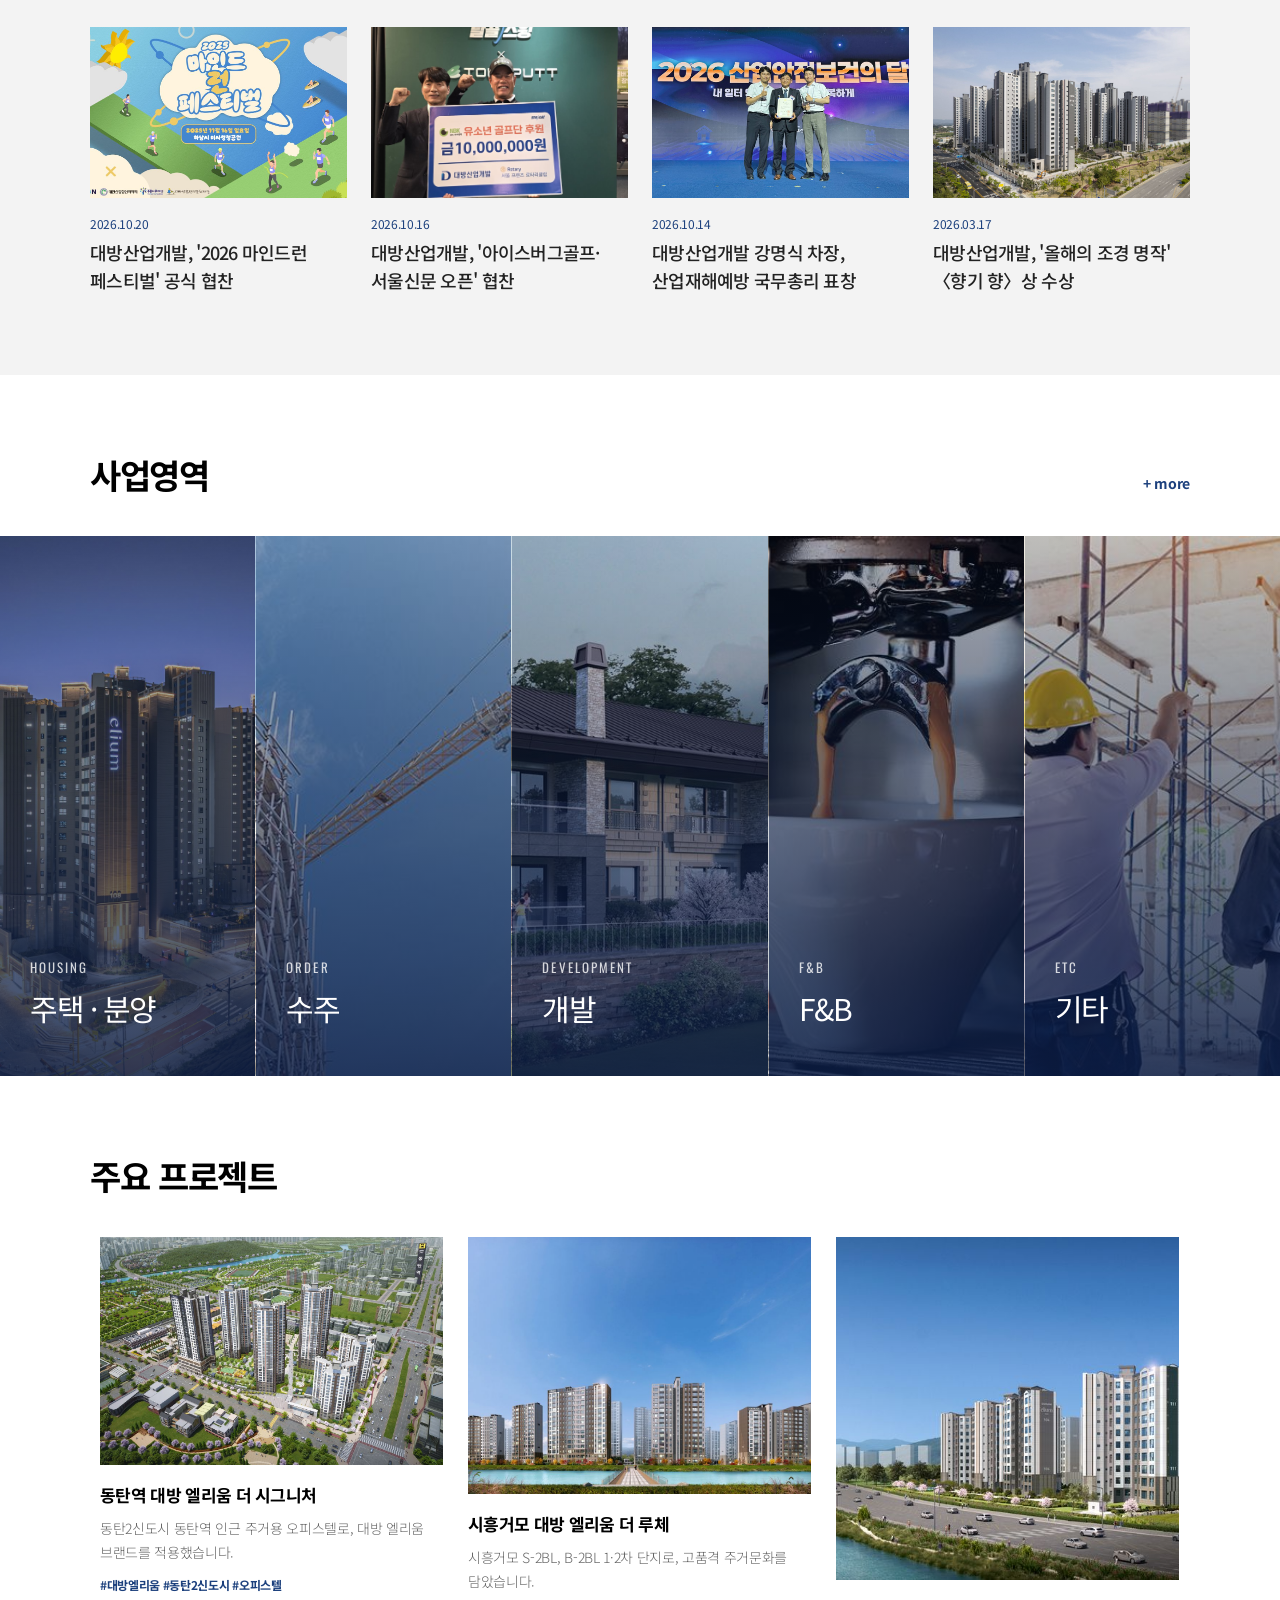
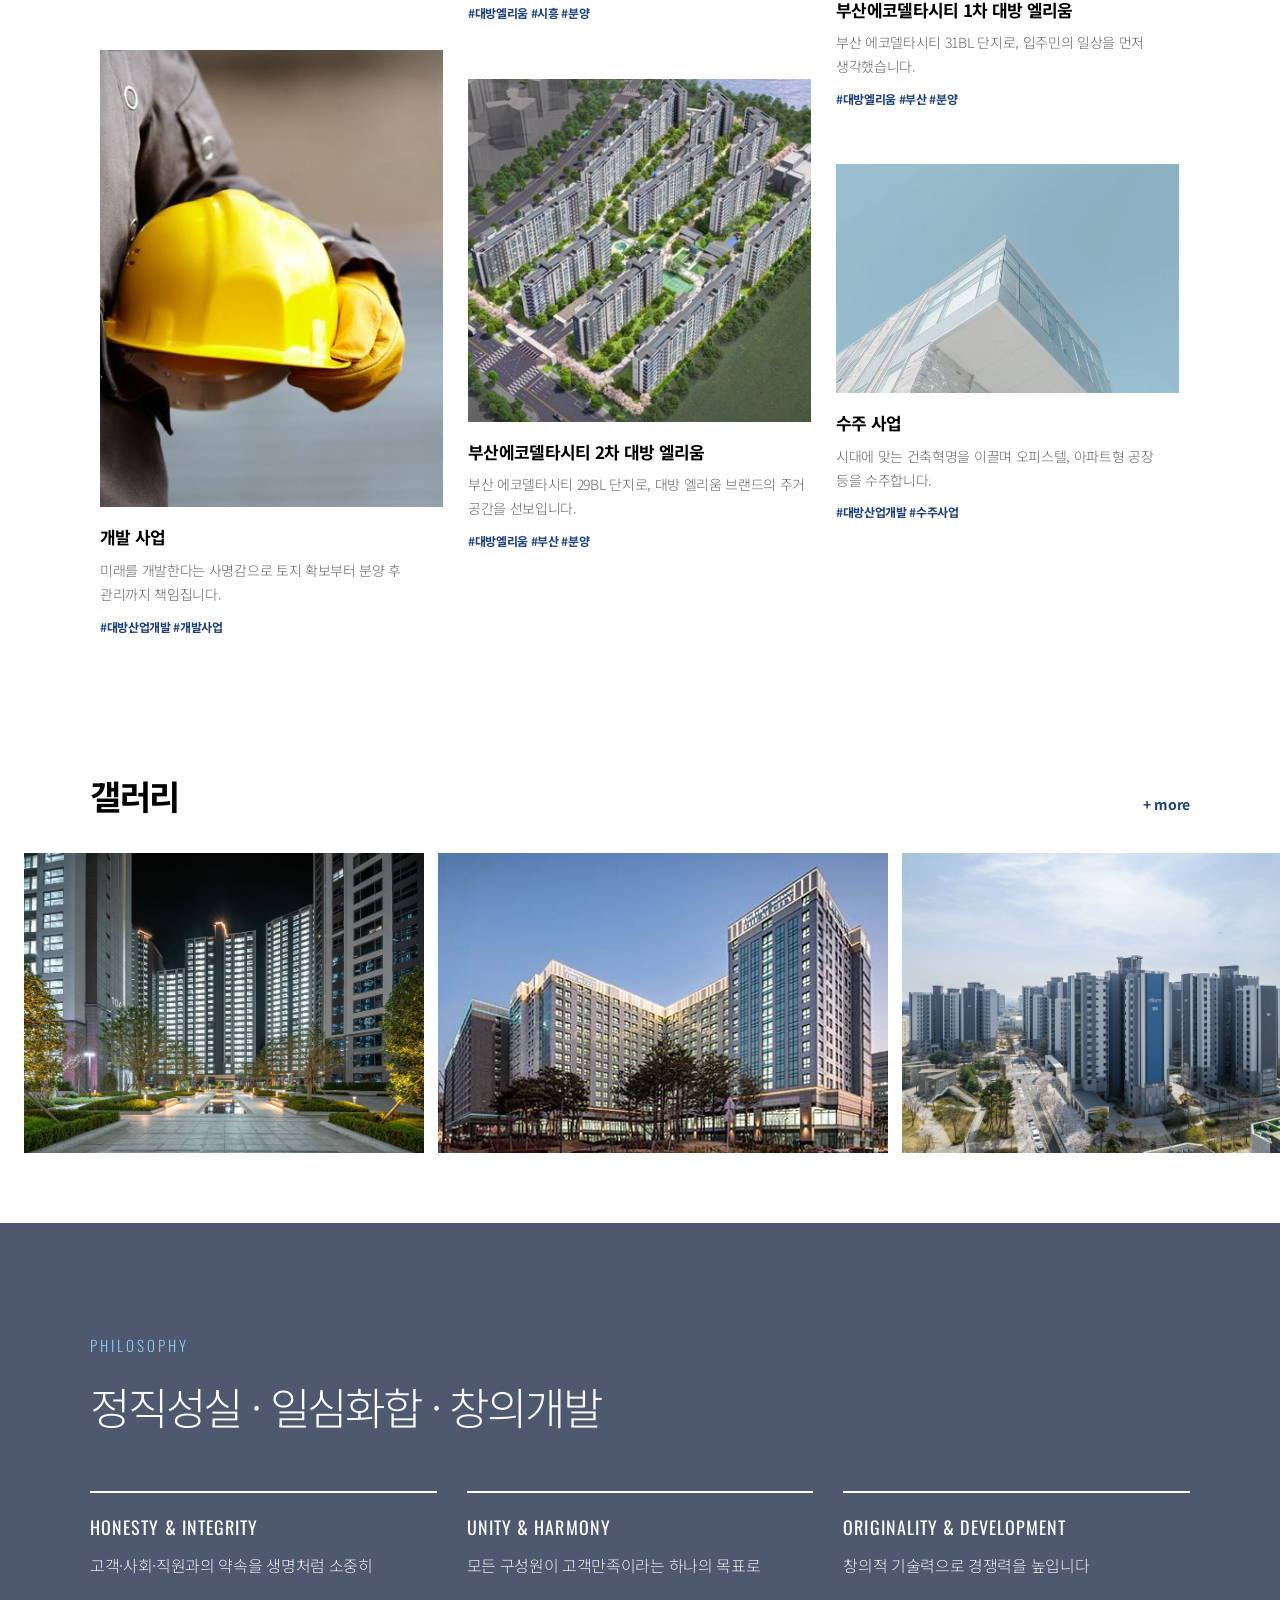
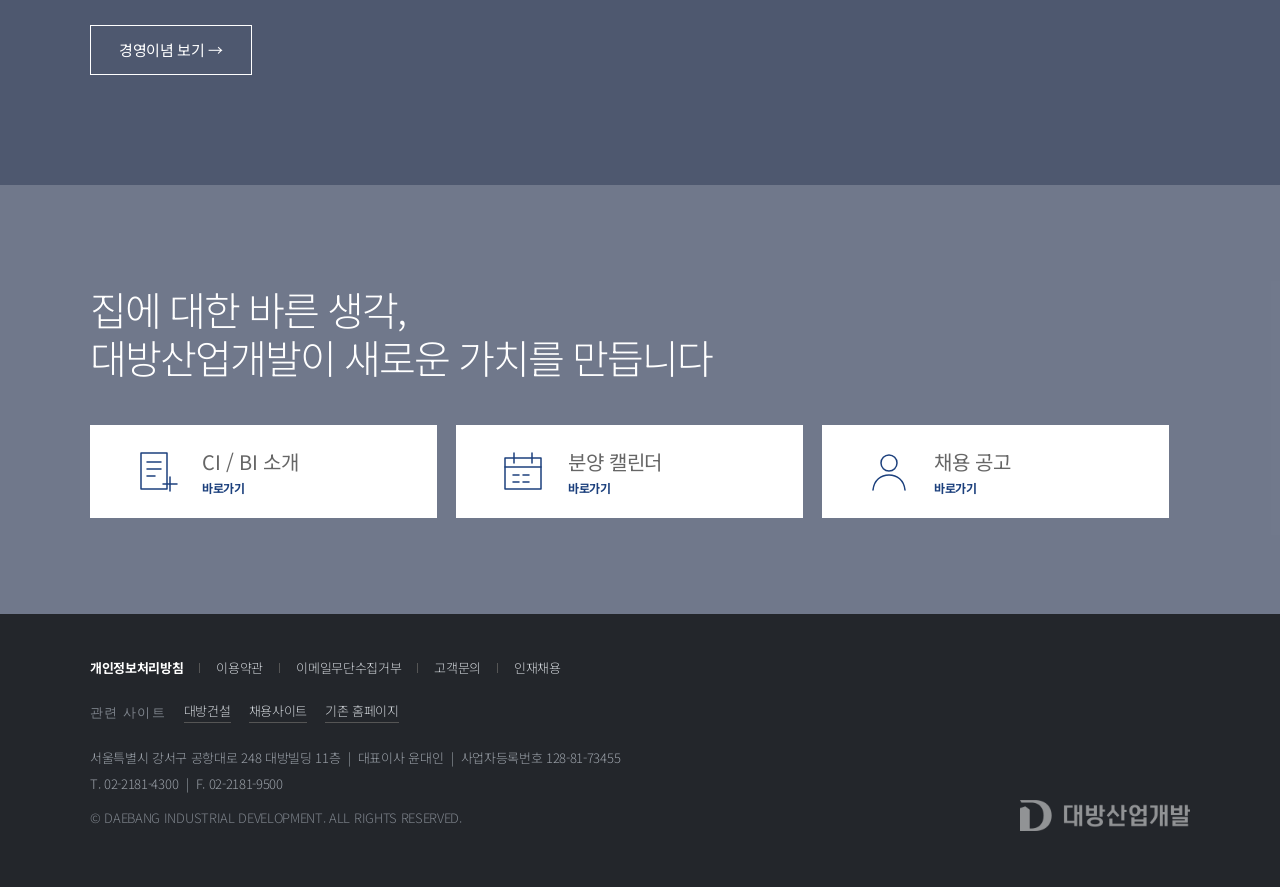
==== commit 79fe4d35: "Revert "Layout renewal"" ====
--- a/dvp/index.html
+++ b/dvp/index.html
@@ -13,7 +13,6 @@
 <link href="https://fonts.googleapis.com/css2?family=Noto+Sans+KR:wght@300;400;500;700&family=Oswald:wght@300;400&family=Montserrat:wght@700;800&display=swap" rel="stylesheet">
 <link rel="stylesheet" href="css/style.css">
 <link rel="stylesheet" href="css/extra.css">
-<link rel="stylesheet" href="css/layout.css">
 <script>document.documentElement.className+=' js'</script>
 </head>
 <body>
@@ -29,16 +28,18 @@
       </a>
       <nav class="gnb" aria-label="주 메뉴">
         <ul>
-          <li><a href="sub.html?p=company/about">COMPANY</a>
-            <div class="sub"><a href="sub.html?p=company/about">소개</a><a href="sub.html?p=company/ceo">CEO 인사말</a><a href="sub.html?p=company/history">연혁</a></div></li>
-          <li><a href="sub.html?p=pr/news">PR/ESG</a>
-            <div class="sub"><a href="sub.html?p=pr/news">뉴스</a><a href="sub.html?p=pr/esg">ESG 경영</a></div></li>
-          <li><a href="sub.html?p=brand/story">BRAND</a>
-            <div class="sub"><a href="sub.html?p=brand/story">브랜드 스토리</a><a href="sub.html?p=brand/projects">프로젝트</a><a href="sub.html?p=brand/daebang">대방 [ ]장</a><a href="sub.html?p=brand/ci">BI/CI</a></div></li>
-          <li><a href="sub.html?p=career/jobs">CAREER</a>
-            <div class="sub"><a href="sub.html?p=career/jobs">채용공고</a><a href="sub.html?p=career/benefits">복리후생</a></div></li>
-          <li><a href="sub.html?p=cs/faq">CUSTOMER</a>
-            <div class="sub"><a href="sub.html?p=cs/faq">FAQ</a><a href="sub.html?p=cs/as">A/S 문의</a></div></li>
+          <li><a href="sub.html?p=company/overview">회사소개</a>
+            <div class="sub"><a href="sub.html?p=company/overview">회사개요</a><a href="sub.html?p=company/ceo">CEO 인사말</a><a href="sub.html?p=company/philosophy">경영이념</a><a href="sub.html?p=company/history_a">연혁</a><a href="sub.html?p=company/ci">CI / BI 소개</a><a href="sub.html?p=company/contact">오시는 길</a></div></li>
+          <li><a href="sub.html?p=business/calendar">사업영역</a>
+            <div class="sub"><a href="sub.html?p=business/calendar">분양 캘린더</a><a href="sub.html?p=business/sell">주택 / 분양사업</a><a href="sub.html?p=business/order">수주 사업</a><a href="sub.html?p=business/development">개발 사업</a><a href="sub.html?p=business/fnb">F&amp;B 사업</a><a href="sub.html?p=business/etc">기타 사업</a></div></li>
+          <li><a href="sub.html?p=op/quality">지속가능경영</a>
+            <div class="sub"><a href="sub.html?p=op/quality">품질경영</a><a href="sub.html?p=op/ethics">윤리경영</a><a href="sub.html?p=op/social">사회공헌</a><a href="sub.html?p=op/winwin">상생경영</a><a href="sub.html?p=op/safe">안전/보건경영</a></div></li>
+          <li><a href="sub.html?p=pr/news">홍보센터</a>
+            <div class="sub"><a href="sub.html?p=pr/news">뉴스</a><a href="sub.html?p=pr/media">언론 속 대방</a></div></li>
+          <li><a href="sub.html?p=recruit/recruit">인재채용</a>
+            <div class="sub"><a href="sub.html?p=recruit/recruit">인재상</a><a href="sub.html?p=recruit/system">인사제도</a><a href="sub.html?p=recruit/process">채용절차</a><a href="sub.html?p=recruit/apply">공고 및 지원</a></div></li>
+          <li><a href="sub.html?p=cs/guide">고객지원</a>
+            <div class="sub"><a href="sub.html?p=cs/guide">고객지원 안내</a><a href="sub.html?p=cs/faq">FAQ</a><a href="sub.html?p=cs/wish">관심고객등록</a><a href="sub.html?p=cs/customer">고객문의</a><a href="sub.html?p=cs/flaw">하자문의</a></div></li>
         </ul>
       </nav>
       <div class="util">
@@ -48,18 +49,19 @@
       </div>
     </div>
   </div>
-  <div class="gnb-bg"><div class="gnb-photo" aria-hidden="true"><img src="assets/ph/a2.jpg" alt=""><b>대방산업개발</b><span>집에 대한 바른 생각</span></div></div>
+  <div class="gnb-bg"></div>
 </header>
 
 <!-- FULL MENU -->
 <div class="full" id="full" aria-hidden="true">
   <button class="full-x" id="fullX" aria-label="닫기"></button>
   <div class="full-in">
-    <dl><dt>COMPANY</dt><dd><a href="sub.html?p=company/about">소개</a><a href="sub.html?p=company/ceo">CEO 인사말</a><a href="sub.html?p=company/history">연혁</a></dd></dl>
-    <dl><dt>PR/ESG</dt><dd><a href="sub.html?p=pr/news">뉴스</a><a href="sub.html?p=pr/esg">ESG 경영</a></dd></dl>
-    <dl><dt>BRAND</dt><dd><a href="sub.html?p=brand/story">브랜드 스토리</a><a href="sub.html?p=brand/projects">프로젝트</a><a href="sub.html?p=brand/daebang">대방 [ ]장</a><a href="sub.html?p=brand/ci">BI/CI</a></dd></dl>
-    <dl><dt>CAREER</dt><dd><a href="sub.html?p=career/jobs">채용공고</a><a href="sub.html?p=career/benefits">복리후생</a></dd></dl>
-    <dl><dt>CUSTOMER</dt><dd><a href="sub.html?p=cs/faq">FAQ</a><a href="sub.html?p=cs/as">A/S 문의</a></dd></dl>
+    <dl><dt>회사소개</dt><dd><a href="sub.html?p=company/overview">회사개요</a><a href="sub.html?p=company/ceo">CEO 인사말</a><a href="sub.html?p=company/philosophy">경영이념</a><a href="sub.html?p=company/history_a">연혁</a><a href="sub.html?p=company/ci">CI / BI 소개</a><a href="sub.html?p=company/contact">오시는 길</a></dd></dl>
+    <dl><dt>사업영역</dt><dd><a href="sub.html?p=business/calendar">분양 캘린더</a><a href="sub.html?p=business/sell">주택 / 분양사업</a><a href="sub.html?p=business/order">수주 사업</a><a href="sub.html?p=business/development">개발 사업</a><a href="sub.html?p=business/fnb">F&amp;B 사업</a><a href="sub.html?p=business/etc">기타 사업</a></dd></dl>
+    <dl><dt>지속가능경영</dt><dd><a href="sub.html?p=op/quality">품질경영</a><a href="sub.html?p=op/ethics">윤리경영</a><a href="sub.html?p=op/social">사회공헌</a><a href="sub.html?p=op/winwin">상생경영</a><a href="sub.html?p=op/safe">안전/보건경영</a></dd></dl>
+    <dl><dt>홍보센터</dt><dd><a href="sub.html?p=pr/news">뉴스</a><a href="sub.html?p=pr/media">언론 속 대방</a></dd></dl>
+    <dl><dt>인재채용</dt><dd><a href="sub.html?p=recruit/recruit">인재상</a><a href="sub.html?p=recruit/system">인사제도</a><a href="sub.html?p=recruit/process">채용절차</a><a href="sub.html?p=recruit/apply">공고 및 지원</a></dd></dl>
+    <dl><dt>고객지원</dt><dd><a href="sub.html?p=cs/guide">고객지원 안내</a><a href="sub.html?p=cs/faq">FAQ</a><a href="sub.html?p=cs/wish">관심고객등록</a><a href="sub.html?p=cs/customer">고객문의</a><a href="sub.html?p=cs/flaw">하자문의</a></dd></dl>
   </div>
 </div>
 
@@ -68,10 +70,10 @@
 <!-- VISUAL -->
 <div class="main-visual" id="visual">
   <div class="slides">
-    <div class="slide on" style="background-image:url(assets/ph/a2.jpg)"><div class="cap"><p class="k">DAEBANG INDUSTRIAL DEVELOPMENT</p><h2 data-en="Creating new value,<br>building happier lives">새로운 가치를 창조하는<br>대방산업개발</h2><a href="sub.html?p=company/about" data-en="About us">회사소개 보기</a></div></div>
+    <div class="slide on" style="background-image:url(assets/ph/a2.jpg)"><div class="cap"><p class="k">DAEBANG INDUSTRIAL DEVELOPMENT</p><h2 data-en="Creating new value,<br>building happier lives">새로운 가치를 창조하는<br>대방산업개발</h2><a href="sub.html?p=company/overview" data-en="About us">회사소개 보기</a></div></div>
     <div class="slide" style="background-image:url(assets/ph/a3.jpg);background-position:50% 22%"><div class="cap"><p class="k">ELIUM · DMCITY</p><h2 data-en="Your Own Elysium,<br>Daebang Elium">Your Own Elysium,<br>대방 엘리움</h2><a href="../elium/" data-en="Visit Elium site">엘리움 사이트 가기</a></div></div>
-    <div class="slide" style="background-image:url(assets/ph/a5.jpg);background-position:50% 35%"><div class="cap"><p class="k">HOUSING · SALES</p><h2 data-en="Homes that elevate<br>everyday life">일상의 품격을 높이는<br>주거 공간</h2><a href="sub.html?p=brand/projects#s-business-sell" data-en="View housing projects">분양 사업 보기</a></div></div>
-    <div class="slide" style="background-image:url(assets/ph/a6.jpg);background-position:50% 62%"><div class="cap"><p class="k">DEVELOPER</p><h2 data-en="From land to living,<br>one developer">택지에서 입주까지<br>종합 부동산 디벨로퍼</h2><a href="sub.html?p=brand/projects#s-business-development" data-en="View development">개발사업 보기</a></div></div>
+    <div class="slide" style="background-image:url(assets/ph/a5.jpg);background-position:50% 35%"><div class="cap"><p class="k">HOUSING · SALES</p><h2 data-en="Homes that elevate<br>everyday life">일상의 품격을 높이는<br>주거 공간</h2><a href="sub.html?p=business/sell" data-en="View housing projects">분양 사업 보기</a></div></div>
+    <div class="slide" style="background-image:url(assets/ph/a6.jpg);background-position:50% 62%"><div class="cap"><p class="k">DEVELOPER</p><h2 data-en="From land to living,<br>one developer">택지에서 입주까지<br>종합 부동산 디벨로퍼</h2><a href="sub.html?p=business/development" data-en="View development">개발사업 보기</a></div></div>
       </div>
   <div class="vdots" id="vdots"><button class="on" aria-label="1"></button><button aria-label="2"></button><button aria-label="3"></button><button aria-label="4"></button></div>
   <span class="scroll" aria-hidden="true"><i></i></span>
@@ -80,26 +82,120 @@
 
 <div class="content-box">
 
-<!-- BRAND SLOGAN -->
-<section class="m-brand">
-  <div class="row-warp">
-    <div class="m-brand-h reveal"><p class="k">BRAND SLOGAN</p><h1 data-en="The right idea<br>of home">집에 대한<br>바른 생각</h1></div>
-    <div class="m-brand-t reveal"><p class="lead" data-en="Daebang Industrial Development creates new value">대방산업개발은 새로운 가치를 창조합니다</p><p data-en="Our customers’ happy future is our future. We build premium living culture, lead architecture for the times, and develop tomorrow.">고객의 행복한 미래가 대방산업개발의 미래입니다.<br class="m-none"> 고품격 주거문화를 만들고, 시대에 맞는 건축을 이끌며, 미래를 개발합니다.</p><a class="m-btn" href="sub.html?p=company/about" data-en="About us">회사소개 보기</a></div>
-    <figure class="m-brand-img reveal"><img src="assets/ph/a3.jpg" alt="" loading="lazy"></figure>
-  </div>
-</section>
-
-<!-- PROJECTS -->
-<section class="m-proj" id="projects">
-  <div class="row-warp">
-    <div class="m-proj-h reveal"><h1 data-en="Stories Behind<br>Our Projects">주요 프로젝트</h1><a class="m-btn" href="sub.html?p=brand/projects" data-en="View projects">프로젝트 바로가기</a></div>
-    <ul class="m-proj-list reveal">
-      <li><a href="sub.html?p=brand/projects#s-business-sell"><img src="assets/img/p2.jpg" alt="" loading="lazy"><b data-en="Dongtan Station Daebang Elium The Signature">동탄역 대방 엘리움 더 시그니처</b><span>#대방엘리움 #동탄2신도시 #오피스텔</span></a></li>
-      <li><a href="sub.html?p=brand/projects#s-business-sell"><img src="assets/img/p3.jpg" alt="" loading="lazy"><b data-en="Siheung Geomo Daebang Elium The Luce">시흥거모 대방 엘리움 더 루체</b><span>#대방엘리움 #시흥 #분양</span></a></li>
-      <li><a href="sub.html?p=brand/projects#s-business-sell"><img src="assets/img/p4.jpg" alt="" loading="lazy"><b data-en="Busan Eco Delta City Phase 1 Daebang Elium">부산에코델타시티 1차 대방 엘리움</b><span>#대방엘리움 #부산 #분양</span></a></li>
-      <li><a href="sub.html?p=brand/projects#s-business-sell"><img src="assets/img/p1.jpg" alt="" loading="lazy"><b data-en="Busan Eco Delta City Phase 2 Daebang Elium">부산에코델타시티 2차 대방 엘리움</b><span>#대방엘리움 #부산 #분양</span></a></li>
-      <li><a href="sub.html?p=brand/projects#s-business-development"><img src="assets/img/b2.jpg" alt="" loading="lazy"><b data-en="Development">개발 사업</b><span>#대방산업개발 #개발사업</span></a></li>
-      <li><a href="sub.html?p=brand/projects#s-business-order"><img src="assets/img/b1.jpg" alt="" loading="lazy"><b data-en="Contracting">수주 사업</b><span>#대방산업개발 #수주사업</span></a></li>
+<!-- SECTION 1 -->
+<section class="sec1">
+  <div class="row-warp">
+    <h1 class="reveal" data-en="Daebang Industrial Development creates new value">대방산업개발은 새로운 가치를 창조합니다</h1>
+    <p class="reveal" data-en="Our customers’ happy future is our future. We build premium living culture, lead architecture for the times, and develop tomorrow.">고객의 행복한 미래가 대방산업개발의 미래입니다.<br class="m-none"> 고품격 주거문화를 만들고, 시대에 맞는 건축을 이끌며, 미래를 개발합니다.</p>
+    <div class="count-warp reveal">
+      <dl>
+        <dt><span>설립<br>2002년부터<br>현재까지</span>
+          <svg class="count-icon" viewBox="0 0 127 100"><g class="l"><rect x="38" y="44" width="30" height="50"/><rect x="72" y="22" width="34" height="72"/><path d="M30 94h86M46 54h14M46 64h14M46 74h14M80 32h18M80 42h18M80 52h18M80 62h18M80 72h18"/></g><g class="p"><path d="M20 18h22v16H20z"/><path d="M20 24h22M26 14v6M36 14v6"/></g></svg></dt>
+        <dd><strong data-to="24">0</strong><span>주년</span></dd>
+      </dl>
+      <dl>
+        <dt><span>사업<br>영역</span>
+          <svg class="count-icon" viewBox="0 0 127 100"><g class="l"><rect x="30" y="18" width="30" height="30"/><rect x="66" y="18" width="30" height="30"/><rect x="30" y="54" width="30" height="30"/><rect x="66" y="54" width="30" height="30"/></g><g class="p"><path d="M38 30h14M38 38h14M74 30h14M74 38h14M38 66h14M74 66h14M74 74h14"/><circle cx="45" cy="72" r="5"/></g></svg></dt>
+        <dd><strong data-to="5">0</strong><span>개</span></dd>
+      </dl>
+      <dl>
+        <dt><span>대표<br>브랜드</span>
+          <svg class="count-icon" viewBox="0 0 127 100"><g class="l"><path d="M50 94V40l14-12 14 12v54M30 94h66"/><path d="M78 94V54l12-10 12 10v40"/></g><g class="p"><path d="M64 8l3 7 8 1-6 5 2 8-7-4-7 4 2-8-6-5 8-1z"/><path d="M58 52h12M58 62h12M58 72h12M84 64h12M84 74h12"/></g></svg></dt>
+        <dd><strong data-to="2">0</strong><span>개</span></dd>
+      </dl>
+      <dl>
+        <dt><span>분양<br>정보<br>단지</span>
+          <svg class="count-icon" viewBox="0 0 127 100"><g class="l"><path d="M24 30l24-8 26 10 28-10v52l-28 10-26-10-24 8z"/><path d="M48 22v52M74 32v52"/></g><g class="p"><path d="M62 12c-8 0-14 6-14 13 0 10 14 26 14 26s14-16 14-26c0-7-6-13-14-13z"/><circle cx="62" cy="25" r="5"/></g></svg></dt>
+        <dd><strong data-to="4">0</strong><span>개</span></dd>
+      </dl>
+    </div>
+  </div>
+</section>
+
+<!-- SECTION 2: NEWS -->
+<section class="sec2" id="news">
+  <div class="row-warp">
+    <div class="sec-head reveal"><h1 data-en="Press Releases">보도자료</h1><a class="more" href="sub.html?p=pr/news">+ more</a></div>
+    <ul class="news-cards reveal">
+      <li><a href="https://www.db-dvp.co.kr/pr/news-detail/586?type=all" target="_blank" rel="noopener"><figure><img src="assets/ph/n1.jpg" alt="" loading="lazy"></figure><span class="date">2026.10.20</span><strong>대방산업개발, '2026 마인드런 페스티벌' 공식 협찬</strong></a></li>
+      <li><a href="https://www.db-dvp.co.kr/pr/news-detail/585?type=all" target="_blank" rel="noopener"><figure><img src="assets/ph/n2.jpg" alt="" loading="lazy"></figure><span class="date">2026.10.16</span><strong>대방산업개발, '아이스버그골프·서울신문 오픈' 협찬</strong></a></li>
+      <li><a href="https://www.db-dvp.co.kr/pr/news-detail/579?type=all" target="_blank" rel="noopener"><figure><img src="assets/ph/n3.jpg" alt="" loading="lazy"></figure><span class="date">2026.10.14</span><strong>대방산업개발 강명식 차장, 산업재해예방 국무총리 표창</strong></a></li>
+      <li><a href="https://www.db-dvp.co.kr/pr/news-detail/571?type=all" target="_blank" rel="noopener"><figure><img src="assets/ph/a7.jpg" alt="" loading="lazy"></figure><span class="date">2026.03.17</span><strong>대방산업개발, '올해의 조경 명작' 〈향기 향〉상 수상</strong></a></li>
+    </ul>
+  </div>
+</section>
+
+<!-- SECTION 3: BUSINESS -->
+<section class="sec3p" id="business">
+  <div class="row-warp"><div class="sec-head reveal"><h1 data-en="Business Areas">사업영역</h1><a class="more" href="sub.html?p=business/sell">+ more</a></div></div>
+  <ul class="panels reveal">
+    <li style="background-image:url(assets/ph/a3.jpg);background-position:50% 22%"><a href="sub.html?p=business/sell"><em>HOUSING</em><b data-en="Housing · Sales">주택 · 분양</b><span data-en="Premium residences under the Elium brand">‘대방엘리움’ 브랜드의 고품격 주거문화</span></a></li>
+    <li style="background-image:url(assets/ph/c4.jpg)"><a href="sub.html?p=business/order"><em>ORDER</em><b data-en="Contracting">수주</b><span data-en="Offices, factories and more">오피스텔·아파트형 공장 등 복합 공간 시공</span></a></li>
+    <li style="background-image:url(assets/ph/dev.jpg)"><a href="sub.html?p=business/development"><em>DEVELOPMENT</em><b data-en="Development">개발</b><span data-en="From land purchase to after-service">택지 매입부터 사후관리까지 전 과정</span></a></li>
+    <li style="background-image:url(assets/ph/f1.jpg)"><a href="sub.html?p=business/fnb"><em>F&amp;B</em><b>F&amp;B</b><span data-en="Coffee &amp; Bakery, DAE BANG [ ] JANG">커피 &amp; 베이커리 ‘대방[ ]장’</span></a></li>
+    <li style="background-image:url(assets/ph/c1.jpg)"><a href="sub.html?p=business/etc"><em>ETC</em><b data-en="Others">기타</b><span data-en="Scaffolding rental, leasing">가설재 임대 · 임대사업</span></a></li>
+  </ul>
+</section>
+
+<!-- SECTION 4: PROJECTS -->
+<section class="sec4" id="projects">
+  <div class="row-warp">
+    <div class="sec-head reveal"><h1 data-en="Major Projects">주요 프로젝트</h1></div>
+    <div class="masonry">
+      <div class="col">
+        <a class="item reveal" href="sub.html?p=business/sell"><figure class="r-3-2"><img src="assets/img/p2.jpg" alt="" loading="lazy"></figure>
+          <h3>동탄역 대방 엘리움 더 시그니처</h3><p>동탄2신도시 동탄역 인근 주거용 오피스텔로, 대방 엘리움 브랜드를 적용했습니다.</p><span class="tag">#대방엘리움 #동탄2신도시 #오피스텔</span></a>
+        <a class="item reveal" href="sub.html?p=business/development"><figure class="r-3-4"><img src="assets/img/b2.jpg" alt="" loading="lazy"></figure>
+          <h3>개발 사업</h3><p>미래를 개발한다는 사명감으로 토지 확보부터 분양 후 관리까지 책임집니다.</p><span class="tag">#대방산업개발 #개발사업</span></a>
+      </div>
+      <div class="col">
+        <a class="item reveal" href="sub.html?p=business/sell"><figure class="r-4-3"><img src="assets/img/p3.jpg" alt="" loading="lazy"></figure>
+          <h3>시흥거모 대방 엘리움 더 루체</h3><p>시흥거모 S-2BL, B-2BL 1·2차 단지로, 고품격 주거문화를 담았습니다.</p><span class="tag">#대방엘리움 #시흥 #분양</span></a>
+        <a class="item reveal" href="sub.html?p=business/sell"><figure class="r-1-1"><img src="assets/img/p1.jpg" alt="" loading="lazy"></figure>
+          <h3>부산에코델타시티 2차 대방 엘리움</h3><p>부산 에코델타시티 29BL 단지로, 대방 엘리움 브랜드의 주거 공간을 선보입니다.</p><span class="tag">#대방엘리움 #부산 #분양</span></a>
+      </div>
+      <div class="col">
+        <a class="item reveal" href="sub.html?p=business/sell"><figure class="r-1-1"><img src="assets/img/p4.jpg" alt="" loading="lazy"></figure>
+          <h3>부산에코델타시티 1차 대방 엘리움</h3><p>부산 에코델타시티 31BL 단지로, 입주민의 일상을 먼저 생각했습니다.</p><span class="tag">#대방엘리움 #부산 #분양</span></a>
+        <a class="item reveal" href="sub.html?p=business/order"><figure class="r-3-2"><img src="assets/img/b1.jpg" alt="" loading="lazy"></figure>
+          <h3>수주 사업</h3><p>시대에 맞는 건축혁명을 이끌며 오피스텔, 아파트형 공장 등을 수주합니다.</p><span class="tag">#대방산업개발 #수주사업</span></a>
+      </div>
+    </div>
+  </div>
+</section>
+
+
+<!-- GALLERY -->
+<section class="gal">
+  <div class="row-warp"><div class="sec-head reveal"><h1 data-en="Gallery">갤러리</h1><a class="more" href="sub.html?p=business/sell">+ more</a></div></div>
+  <div class="marq"><div class="track">
+<img src="assets/ph/a5.jpg" alt="" loading="lazy"><img src="assets/ph/g1.jpg" alt="" loading="lazy"><img src="assets/ph/a6.jpg" alt="" loading="lazy"><img src="assets/ph/a2.jpg" alt="" loading="lazy"><img src="assets/ph/u4.jpg" alt="" loading="lazy"><img src="assets/ph/g5.jpg" alt="" loading="lazy"><img src="assets/ph/a7.jpg" alt="" loading="lazy"><img src="assets/ph/g2.jpg" alt="" loading="lazy"><img src="assets/ph/a3.jpg" alt="" loading="lazy"><img src="assets/ph/g6.jpg" alt="" loading="lazy"><img src="assets/ph/g4.jpg" alt="" loading="lazy"><img src="assets/ph/a2.jpg" alt="" loading="lazy"><img src="assets/ph/g7.jpg" alt="" loading="lazy"><img src="assets/ph/g8.jpg" alt="" loading="lazy">
+  </div></div>
+</section>
+
+<!-- PHILOSOPHY -->
+<section class="phil" style="background-image:url(assets/ph/u5.jpg)">
+  <div class="row-warp reveal">
+    <p class="k">PHILOSOPHY</p>
+    <h1 data-en="Honesty · Unity · Originality">정직성실 · 일심화합 · 창의개발</h1>
+    <ul>
+      <li><b>HONESTY &amp; INTEGRITY</b><span data-en="We keep our promises to customers, society and employees as dearly as life itself.">고객·사회·직원과의 약속을 생명처럼 소중히</span></li>
+      <li><b>UNITY &amp; HARMONY</b><span data-en="Every member works toward one goal: customer satisfaction.">모든 구성원이 고객만족이라는 하나의 목표로</span></li>
+      <li><b>ORIGINALITY &amp; DEVELOPMENT</b><span data-en="Creative technology and new-tech education build competitiveness.">창의적 기술력으로 경쟁력을 높입니다</span></li>
+    </ul>
+    <a class="go" href="sub.html?p=company/philosophy" data-en="Read more">경영이념 보기</a>
+  </div>
+</section>
+
+<!-- SECTION 5: BANNER -->
+<section class="sec5">
+  <div class="bg" style="background-image:url(assets/ph/a3.jpg);background-position:50% 22%"></div>
+  <div class="row-warp">
+    <h1 class="reveal" data-en="The right idea of home —<br>new value from Daebang">집에 대한 바른 생각,<br>대방산업개발이 새로운 가치를 만듭니다</h1>
+    <ul class="main-down reveal">
+      <li><a href="sub.html?p=company/ci"><i><svg viewBox="0 0 50 50"><rect x="9" y="6" width="26" height="36"/><path d="M15 15h14M15 22h14M15 29h8M38 30v14M31 37h14"/></svg></i><div><p>CI / BI 소개</p><span>바로가기</span></div></a></li>
+      <li><a href="sub.html?p=business/calendar"><i><svg viewBox="0 0 50 50"><rect x="7" y="11" width="36" height="31"/><path d="M7 20h36M16 6v10M34 6v10M15 28h6M15 35h6M25 28h6M25 35h6"/></svg></i><div><p>분양 캘린더</p><span>바로가기</span></div></a></li>
+      <li><a href="https://daebang.recruiter.co.kr" target="_blank" rel="noopener"><i><svg viewBox="0 0 50 50"><circle cx="25" cy="16" r="8"/><path d="M9 43c1-10 8-15 16-15s15 5 16 15"/></svg></i><div><p>채용 공고</p><span>바로가기</span></div></a></li>
     </ul>
   </div>
 </section>
@@ -114,8 +210,8 @@
       <li><a href="https://www.db-dvp.co.kr/"><b>개인정보처리방침</b></a></li>
       <li><a href="https://www.db-dvp.co.kr/">이용약관</a></li>
       <li><a href="https://www.db-dvp.co.kr/">이메일무단수집거부</a></li>
-      <li><a href="sub.html?p=cs/as">고객문의</a></li>
-      <li><a href="sub.html?p=career/jobs">인재채용</a></li>
+      <li><a href="sub.html?p=cs/customer">고객문의</a></li>
+      <li><a href="sub.html?p=recruit/apply">인재채용</a></li>
     </ul>
     <div class="fam"><span data-en="FAMILY SITE">관련 사이트</span>
         <a href="https://www.dbcons.co.kr/" target="_blank" rel="noopener" data-en="Daebang E&amp;C">대방건설</a>
@@ -136,7 +232,6 @@
 
 <script src="js/pages.js"></script>
 <script src="js/pages_en.js"></script>
-<script src="js/ia.js"></script>
 <script src="js/i18n.js"></script>
 <script src="js/main.js"></script>
 <script src="js/search.js"></script>
